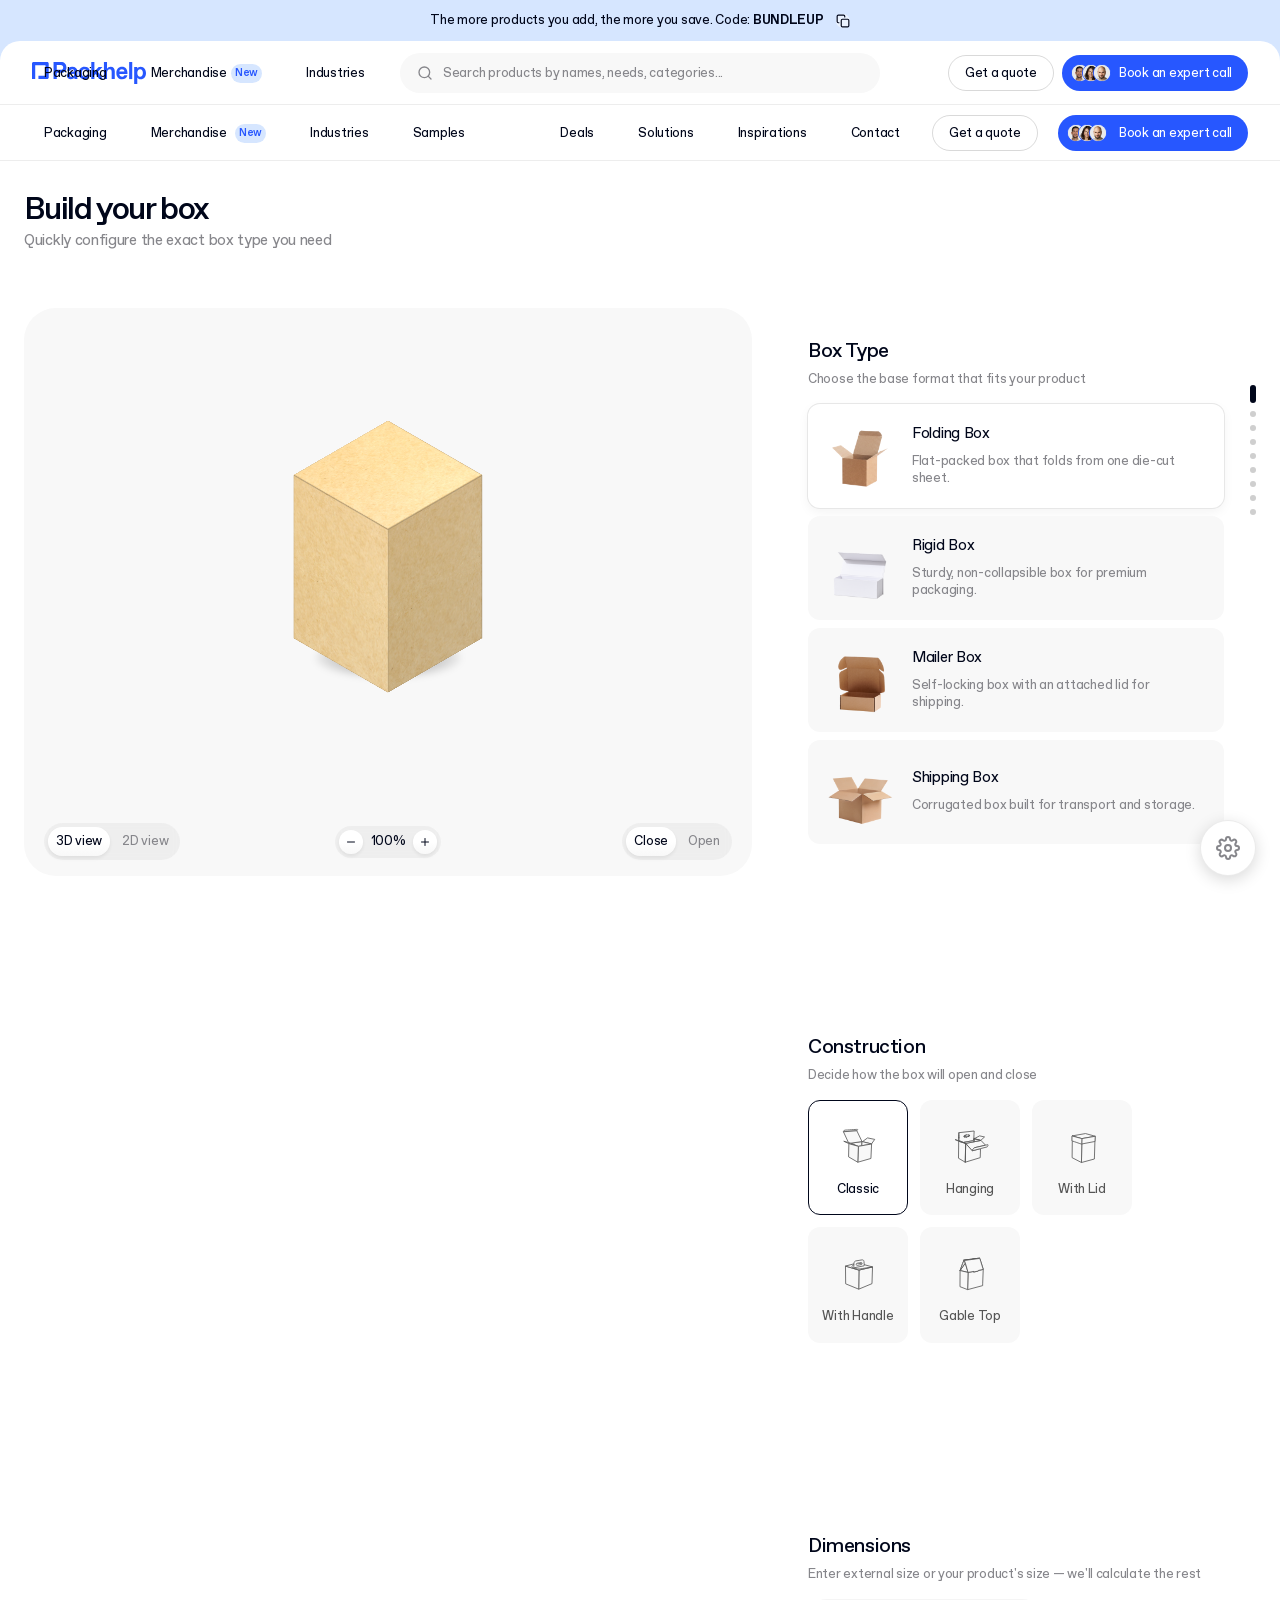
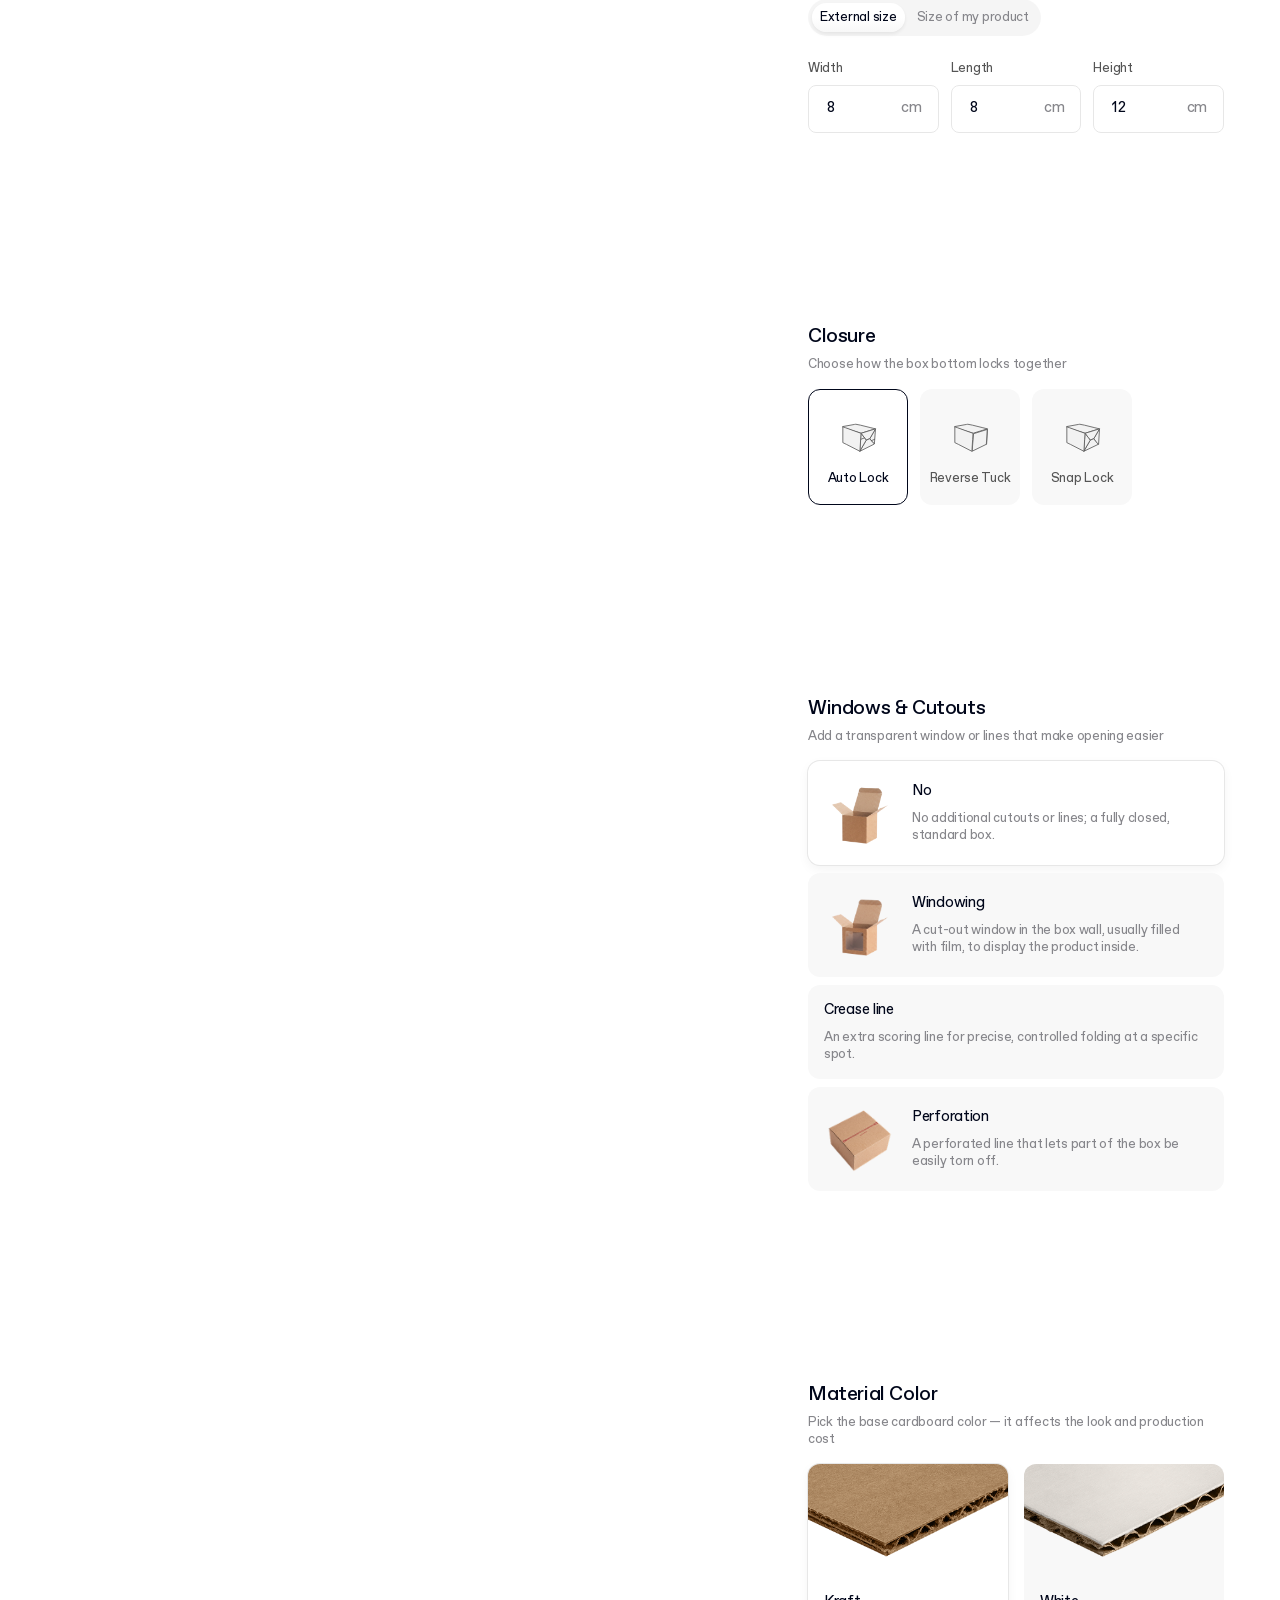
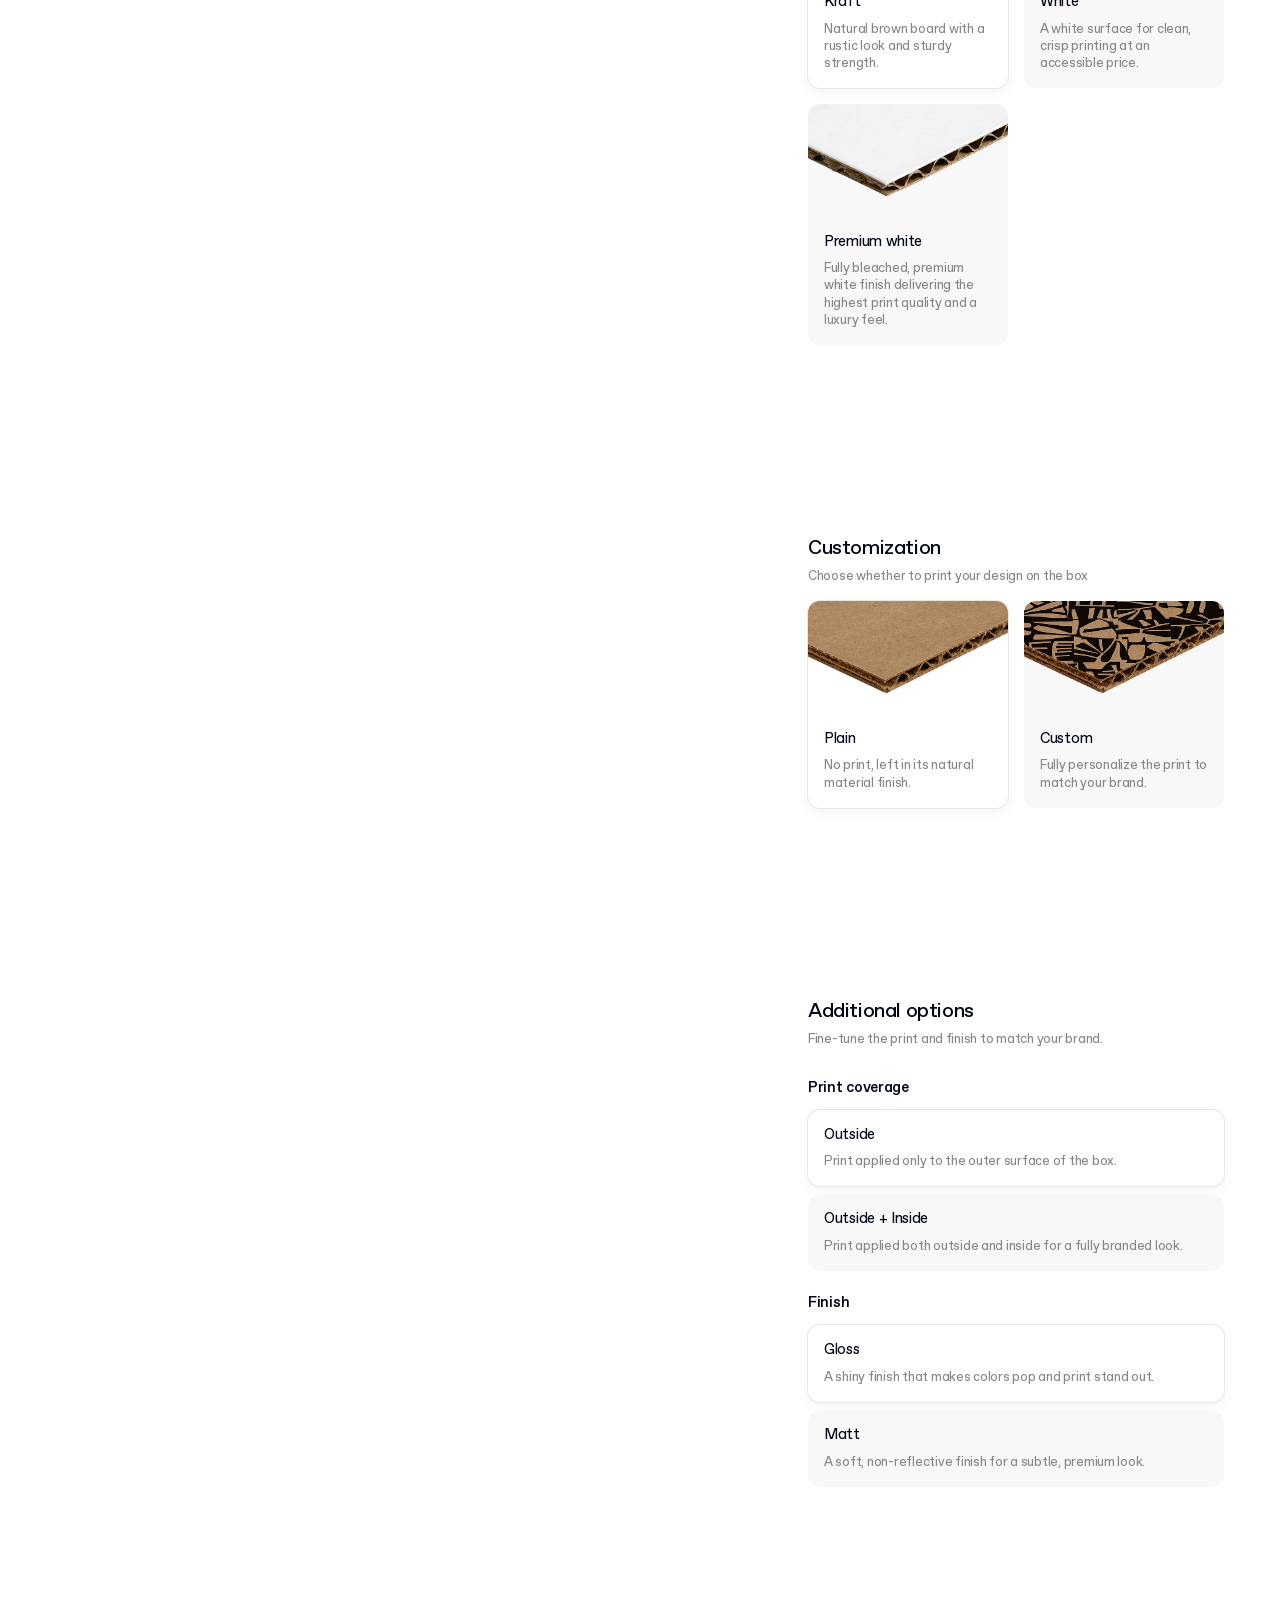
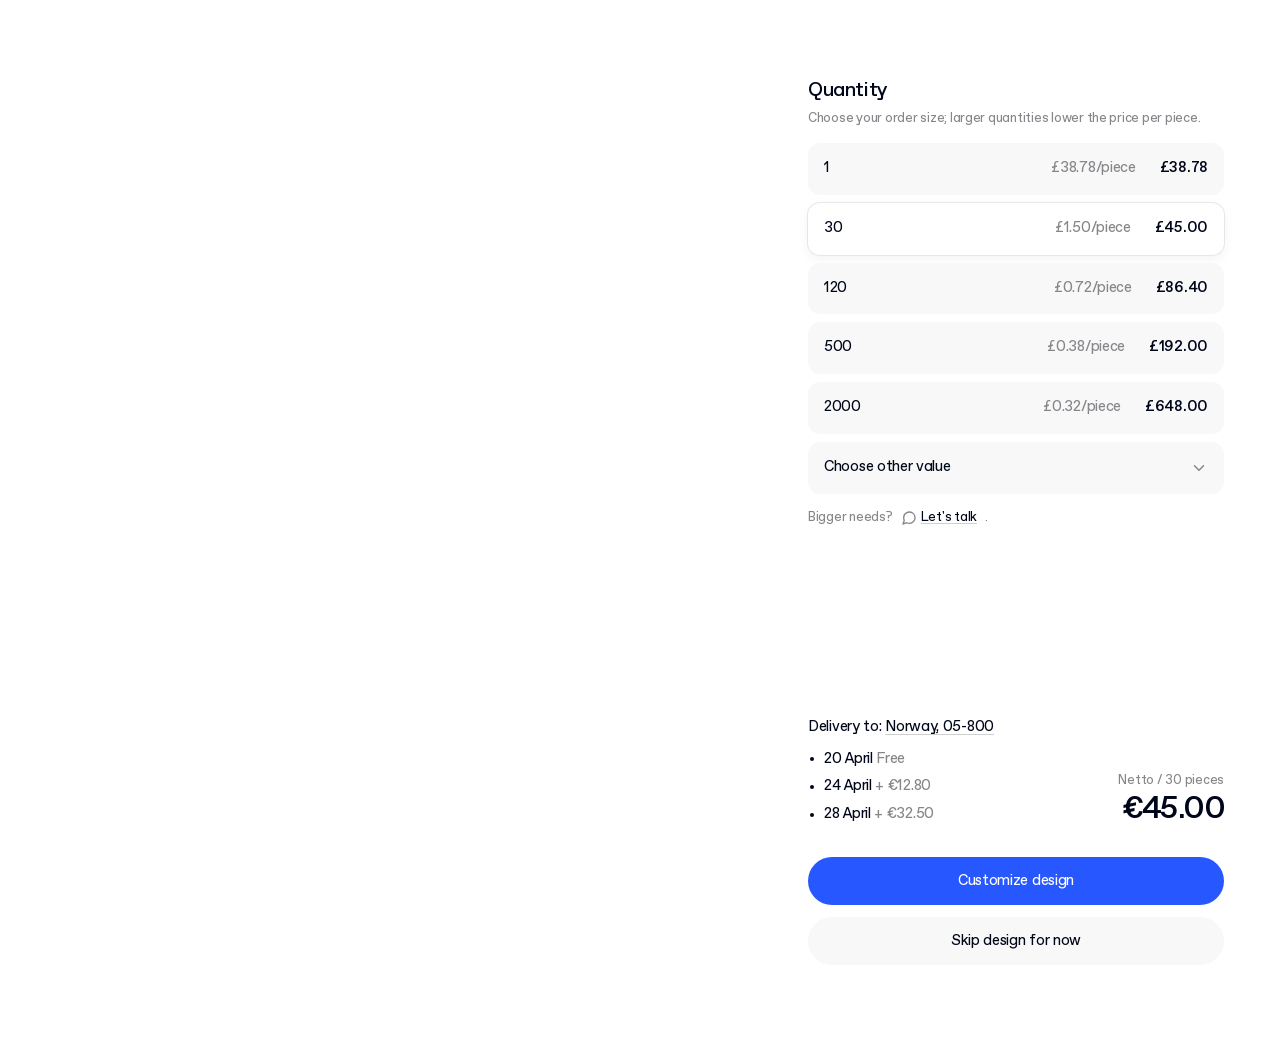
==== build-your-box.html @ 15091c76 "Replace native <select> with a custom "Choose other value" panel Matches the rest of the site's UI i" ====
<!doctype html>
<html lang="en">
<head>
<meta charset="utf-8">
<title>Build your box — Packhelp</title>
<meta name="viewport" content="width=device-width, initial-scale=1">
<link rel="stylesheet" href="tokens.css">
<link rel="stylesheet" href="base.css">
<link rel="stylesheet" href="components.css">
<style>
  /* ---------- ANNOUNCEMENT ---------- */
  .announcement-bar {
    display: flex;
    align-items: center;
    justify-content: center;
    gap: var(--space-3);
    padding: 0.75rem 2rem calc(0.75rem + 20px);
    background: var(--color-bg-accent-subtle);
    font-size: 0.8125rem;
    line-height: 1.32;
    letter-spacing: -0.02em;
    color: var(--color-text-primary);
  }

  .announcement-copy {
    display: inline-flex;
    align-items: center;
    justify-content: center;
    border: none;
    background: rgba(255,255,255,.5);
    color: var(--color-text-primary);
    padding: var(--space-1-5);
    border-radius: var(--radius-full);
    cursor: pointer;
    transition: background-color .15s ease;
  }

  .announcement-copy:hover {
    background: rgba(255,255,255,.8);
  }

  .announcement-copy svg {
    width: 14px;
    height: 14px;
  }

  .nav-wrapper {
    position: relative;
    z-index: 1;
    width: 100vw;
    left: 50%;
    transform: translateX(-50%);
    margin-top: -20px;
    background: var(--color-bg-page);
    border-radius: var(--radius-lg) var(--radius-lg) 0 0;
  }

  /* ---------- NAV ---------- */
  .nav-row1 {
    position: relative;
    display: flex;
    align-items: center;
    justify-content: space-between;
    gap: var(--space-8);
    height: 4rem;
    padding: 0 var(--space-8);
  }

  .sticky-bar {
    position: fixed;
    left: 50%;
    transform: translateX(-50%);
    z-index: 50;
    width: 100%;
    max-width: 1280px;
    display: grid;
    grid-template-columns: 1fr minmax(180px, 30rem) 1fr;
    align-items: center;
    gap: var(--space-4);
    padding: var(--space-2) var(--space-8);
    box-sizing: border-box;
    border-radius: var(--radius-full);
    background: transparent;
    box-shadow: none;
    transition: background 0.3s ease, box-shadow 0.3s ease;
    pointer-events: none;
  }

  .sticky-bar.is-pinned {
    background: rgba(255, 255, 255, 0.80);
    box-shadow: 0 1px 2px rgba(0,0,0,.08);
    backdrop-filter: blur(8px);
    -webkit-backdrop-filter: blur(8px);
  }

  .sticky-links {
    justify-self: start;
    display: flex;
    align-items: center;
    gap: var(--space-5);
    pointer-events: auto;
    opacity: 0;
    transform: translateY(-16px);
    transition: opacity 0.3s ease, transform 0.3s ease;
  }

  .sticky-links a {
    font-size: 0.8125rem;
    line-height: 1;
    letter-spacing: -0.02em;
    color: var(--color-text-primary);
    text-decoration: none;
    white-space: nowrap;
    padding: var(--space-2) var(--space-3);
    border-radius: var(--radius-full);
    transition: background-color .15s ease;
  }

  .sticky-links a:hover {
    background-color: rgba(0,0,0,.05);
  }

  .sticky-cta {
    justify-self: end;
    display: flex;
    align-items: center;
    gap: var(--space-2);
    pointer-events: auto;
    opacity: 0;
    transform: translateY(-16px);
    transition: opacity 0.3s ease, transform 0.3s ease;
  }

  .sticky-bar.is-pinned .sticky-links,
  .sticky-bar.is-pinned .sticky-cta {
    opacity: 1;
    transform: translateY(0);
  }

  .signin-link {
    font-size: 0.8125rem;
    line-height: 1;
    letter-spacing: -0.02em;
    color: var(--color-text-primary);
    text-decoration: none;
    white-space: nowrap;
  }

  .flag-badge {
    width: 24px;
    height: 24px;
    border-radius: 50%;
    overflow: hidden;
    flex: none;
    display: flex;
  }

  .flag-badge img {
    width: 100%;
    height: 100%;
    object-fit: cover;
  }

  .nav-row1::after {
    content: "";
    position: absolute;
    bottom: 0;
    left: 50%;
    width: 100vw;
    transform: translateX(-50%);
    border-bottom: 1px solid rgba(0,0,0,.07);
  }

  nav.topbar {
    position: relative;
    display: flex;
    align-items: center;
    justify-content: space-between;
    height: 3.5rem;
    padding: 0 var(--space-8);
  }

  nav.topbar::after {
    content: "";
    position: absolute;
    bottom: 0;
    left: 50%;
    width: 100vw;
    transform: translateX(-50%);
    border-bottom: 1px solid rgba(0,0,0,.07);
  }

  .nav-megamenu {
    position: absolute;
    z-index: 20;
    top: 100%;
    left: 50%;
    width: 100vw;
    box-sizing: border-box;
    background: var(--color-bg-surface);
    border-top: 1px solid rgba(0,0,0,.07);
    border-bottom: 1px solid rgba(0,0,0,.07);
    opacity: 0;
    visibility: hidden;
    transform: translateX(-50%) translateY(4px);
    transition: opacity 0.15s ease, transform 0.15s ease, visibility 0s linear 0.15s;
  }

  nav.topbar:has(.nav-item-packaging:hover) .nav-megamenu,
  .nav-megamenu:hover {
    opacity: 1;
    visibility: visible;
    transform: translateX(-50%) translateY(0);
    transition: opacity 0.15s ease, transform 0.15s ease;
  }

  .nav-megamenu-inner {
    display: flex;
    gap: var(--space-10);
    max-width: var(--max-w);
    margin: 0 auto;
    padding: var(--space-8);
    box-sizing: border-box;
  }

  .nav-megamenu-col {
    flex: 1 1 0;
    min-width: 0;
    display: flex;
    flex-direction: column;
    gap: var(--space-6);
  }

  .nav-megamenu-divider {
    flex: 0 0 auto;
    width: 1px;
    align-self: stretch;
    background: var(--gray-300);
  }

  .nav-megamenu-title {
    margin: 0 0 var(--space-3);
    font-size: 0.9375rem;
    line-height: 1.16;
    letter-spacing: -0.02em;
    font-weight: 500;
    color: var(--color-text-primary);
  }

  .nav-megamenu-group ul {
    list-style: none;
    margin: 0;
    padding: 0;
    display: flex;
    flex-direction: column;
    gap: var(--space-2-5);
  }

  .nav-megamenu-group a {
    font-size: 0.9375rem;
    line-height: 1.32;
    letter-spacing: -0.02em;
    color: var(--gray-700, var(--color-text-primary));
    text-decoration: none;
  }

  .nav-megamenu-group a:hover {
    text-decoration: underline;
  }

  .nav-megamenu-group ul.nav-megamenu-sublist {
    margin-top: var(--space-2-5);
    padding-left: var(--space-4);
  }

  .logo {
    height: 22px;
    width: auto;
    flex: none;
  }

  .nav-links {
    display: flex;
    align-items: center;
    gap: var(--space-5);
    list-style: none;
    margin: 0;
    padding: 0;
    font-size: 0.8125rem;
    line-height: 1;
    letter-spacing: -0.02em;
  }

  .nav-links a, .nav-links button {
    background: none;
    border: none;
    font: inherit;
    color: var(--color-text-primary);
    cursor: pointer;
    text-decoration: none;
    padding: var(--space-2) var(--space-3);
    border-radius: var(--radius-full);
    transition: background-color .15s ease;
    display: flex;
    align-items: center;
    gap: var(--space-1);
    white-space: nowrap;
  }

  .nav-links a:hover, .nav-links button:hover {
    background-color: rgba(0,0,0,.05);
  }

  .nav-links button.btn-pill {
    background: var(--color-accent);
    color: var(--color-text-on-accent);
    border: none;
  }

  .nav-links button.btn-pill:hover {
    background: var(--color-accent-hover);
  }

  .nav-links button.btn-pill.secondary {
    background: transparent;
    color: var(--color-text-primary);
    border: 1px solid rgba(0,0,0,.15);
  }

  .nav-links button.btn-pill.secondary:hover {
    background: rgba(0,0,0,.04);
  }

  .caret {
    width: 10px;
    height: 10px;
    opacity: .6;
  }

  @media (max-width: 900px) {
    .nav-links.desktop-only { display: none; }
    .nav-megamenu { display: none; }
    .sticky-bar { display: none; }
  }

  .cta-avatars {
    display: flex;
    margin-right: var(--space-2-5);
  }

  .cta-avatar {
    width: 24px;
    height: 24px;
    border-radius: 50%;
    background: var(--color-bg-muted);
    border: 2px solid var(--color-accent);
    margin-left: -10px;
  }

  .cta-avatar:first-child {
    margin-left: 0;
  }

  .cta-avatar img {
    display: block;
    width: 100%;
    height: 100%;
    border-radius: 50%;
    object-fit: cover;
  }

  .cta-avatars.sm {
    margin-right: var(--space-2);
  }

  .cta-avatars.sm .cta-avatar {
    width: 18px;
    height: 18px;
    border-width: 1.5px;
    margin-left: -7px;
  }

  html {
    scroll-behavior: smooth;
  }

  .build-box-header {
    max-width: calc(1400px + 480px + var(--space-6));
    margin: 0 auto;
    padding: var(--space-8) var(--space-6) 0;
    box-sizing: border-box;
  }

  .build-box-page {
    max-width: calc(1400px + 480px + var(--space-6));
    margin: 0 auto;
    display: grid;
    grid-template-columns: minmax(0, 1400px) 480px;
    align-items: start;
    gap: var(--space-6);
    padding: var(--space-6);
    box-sizing: border-box;
  }

  /* ---------- left: sticky visual tile ---------- */
  .build-box-visual {
    position: sticky;
    top: var(--space-6);
    height: calc(100vh - var(--space-6) * 2);
    min-height: 420px;
    display: flex;
    flex-direction: column;
    background: var(--color-bg-muted);
    border-radius: var(--radius-2xl);
    overflow: hidden;
  }

  .build-box-canvas {
    flex: 1;
    min-height: 0;
    display: flex;
    align-items: center;
    justify-content: center;
    color: var(--color-border-hover);
  }

  .build-box-canvas img {
    width: 80%;
    height: 80%;
    max-width: 640px;
    object-fit: contain;
    transition: opacity .2s ease;
  }

  /* ---------- 2D view: a live dieline (flat unfolded net), not a static photo ---------- */
  .build-box-dieline-stage {
    flex: 1 1 auto;
    align-self: stretch;
    width: 100%;
    height: 100%;
    display: flex;
    align-items: center;
    justify-content: center;
    box-sizing: border-box;
    padding: var(--space-6);
  }

  #dielineSvg {
    width: 100%;
    height: 100%;
    max-width: 560px;
    max-height: 560px;
  }

  /* ---------- Real 3D box preview (CSS 3D transforms, no external libs) ---------- */
  .build-box-3d-stage {
    position: relative;
    flex: 1 1 auto;
    align-self: stretch;
    width: 100%;
    height: 100%;
    display: flex;
    align-items: center;
    justify-content: center;
    /* no `perspective`: an isometric view is a parallel (orthographic) projection,
       which is also what makes the JS `project()` math below exact for any rotation/size. */
    touch-action: none;
  }

  .build-box-3d-shadow {
    position: absolute;
    top: 50%;
    left: 50%;
    width: calc((var(--w) + var(--d)) * .55);
    height: calc((var(--w) + var(--d)) * .16);
    margin-top: calc(var(--h) / 2 - (var(--w) + var(--d)) * .08);
    transform: translateX(-50%);
    border-radius: 50%;
    background: radial-gradient(ellipse, rgba(0,0,0,.42) 0%, rgba(0,0,0,.22) 45%, rgba(0,0,0,0) 75%);
    filter: blur(3px);
    pointer-events: none;
  }

  /* ---------- dimension callouts: only shown while the Dimensions step is in view ---------- */
  .build-box-dim-lines {
    position: absolute;
    inset: 0;
    z-index: 2;
    opacity: 0;
    pointer-events: none;
    transition: opacity .3s ease;
    transform: translateZ(0);
    -webkit-transform: translateZ(0);
  }

  .build-box-3d-stage.show-dims .build-box-dim-lines { opacity: 1; }

  .build-box-dim-line {
    position: absolute;
    top: 50%;
    left: 50%;
    height: 2px;
    transform-origin: 0% 50%;
    background: var(--dim-color, var(--color-border-hover));
  }

  /* whichever dimension input currently has focus gets the accent (blue) line + pill;
     the other two stay in the neutral/gray default. */
  .build-box-3d-stage[data-active-dim="width"] .build-box-dim-line.dim-width,
  .build-box-3d-stage[data-active-dim="length"] .build-box-dim-line.dim-length,
  .build-box-3d-stage[data-active-dim="height"] .build-box-dim-line.dim-height {
    --dim-color: var(--color-accent);
  }

  .build-box-dim-pill {
    position: absolute;
    top: 50%;
    left: 50%;
    display: inline-flex;
    align-items: center;
    white-space: nowrap;
    padding: var(--space-1) var(--space-3);
    border-radius: var(--radius-full);
    font-size: 0.6875rem;
    line-height: 1;
    letter-spacing: -0.02em;
    background: var(--color-bg-muted);
    color: var(--color-text-primary);
    box-shadow: 0 2px 6px 0 rgba(0,0,0,.08);
    transform: translate(-50%, -50%) rotate(var(--pill-angle, 0deg));
  }

  /* pills sit at the edge's midpoint, nudged outward (away from the box) for legibility */
  .dim-height .build-box-dim-pill  { transform: translate(calc(-50% + var(--space-3)), -50%) rotate(var(--pill-angle, 0deg)); }
  .dim-width .build-box-dim-pill   { transform: translate(-50%, calc(-50% + var(--space-3))) rotate(var(--pill-angle, 0deg)); }
  .dim-length .build-box-dim-pill  { transform: translate(-50%, calc(-50% + var(--space-3))) rotate(var(--pill-angle, 0deg)); }

  .build-box-3d-stage[data-active-dim="width"] .dim-width .build-box-dim-pill,
  .build-box-3d-stage[data-active-dim="length"] .dim-length .build-box-dim-pill,
  .build-box-3d-stage[data-active-dim="height"] .dim-height .build-box-dim-pill {
    background: var(--color-accent);
    color: var(--color-text-on-accent);
  }

  .build-box-3d {
    position: relative;
    width: 1px;
    height: 1px;
    transform-style: preserve-3d;
    cursor: grab;
    will-change: transform;
  }

  .build-box-3d.is-dragging { cursor: grabbing; }

  /* the static photo's job (2D view) is now done by the live dieline below */
  .build-box-canvas > img { display: none; }
  .build-box-visual.view-3d .build-box-dieline-stage { display: none; }
  .build-box-visual.view-2d .build-box-3d-stage { display: none; }

  .b3d-group {
    position: absolute;
    top: 0;
    left: 0;
    transform-style: preserve-3d;
  }

  .b3d-face,
  .b3d-lid-face,
  .b3d-roof-panel,
  .b3d-roof-end {
    position: absolute;
    box-sizing: border-box;
    border: 1px solid rgba(0,0,0,.10);
    background: var(--b3d-color, #C9A876);
  }

  #box3dModel[data-material="kraft"]         { --b3d-color: #C6A170; }
  #box3dModel[data-material="white"]         { --b3d-color: #F2F0E9; }
  #box3dModel[data-material="premium-white"] { --b3d-color: #FDFDFB; }

  /* kraft gets a real paper texture instead of a flat fill — each face still gets its own
     brightness filter for shading exactly as before, since filter:brightness() applies to
     whatever is rendered underneath (image or solid color) the same way. Sourced from
     brown-paper-texture-background.jpg, downsized 3000x3000->800x800 (7.7MB->~190KB) since
     every face renders at most a few hundred px on screen — same look, much lighter to load. */
  #box3dModel[data-material="kraft"] .b3d-face,
  #box3dModel[data-material="kraft"] .b3d-lid-face,
  #box3dModel[data-material="kraft"] .b3d-roof-panel,
  #box3dModel[data-material="kraft"] .b3d-roof-end,
  #box3dModel[data-material="kraft"] .b3d-flap,
  #box3dModel[data-material="kraft"] .b3d-hang-tab {
    background-image: url('build/kraft-texture.jpg');
    background-size: cover;
    background-position: center;
  }

  /* body (full-height cuboid, present for every construction) */
  .b3d-front  { top: 50%; left: 50%; width: var(--w); height: var(--h); margin: calc(var(--h) / -2) 0 0 calc(var(--w) / -2); transform: translateZ(calc(var(--d) / 2)); filter: brightness(1.06); }
  .b3d-back   { top: 50%; left: 50%; width: var(--w); height: var(--h); margin: calc(var(--h) / -2) 0 0 calc(var(--w) / -2); transform: rotateY(180deg) translateZ(calc(var(--d) / 2)); filter: brightness(.82); }
  .b3d-right  { top: 50%; left: 50%; width: var(--d); height: var(--h); margin: calc(var(--h) / -2) 0 0 calc(var(--d) / -2); transform: rotateY(90deg) translateZ(calc(var(--w) / 2)); filter: brightness(.92); }
  .b3d-left   { top: 50%; left: 50%; width: var(--d); height: var(--h); margin: calc(var(--h) / -2) 0 0 calc(var(--d) / -2); transform: rotateY(-90deg) translateZ(calc(var(--w) / 2)); filter: brightness(.76); }
  .b3d-top    { top: 50%; left: 50%; width: var(--w); height: var(--d); margin: calc(var(--d) / -2) 0 0 calc(var(--w) / -2); transform: rotateX(90deg) translateZ(calc(var(--h) / 2)); filter: brightness(1.18); transition: opacity .15s ease; }
  .b3d-bottom { top: 50%; left: 50%; width: var(--w); height: var(--d); margin: calc(var(--d) / -2) 0 0 calc(var(--w) / -2); transform: rotateX(-90deg) translateZ(calc(var(--h) / 2)); filter: brightness(.68); }

  /* "Size of my product" mode: the W/L/H inputs become the *product* (inner) box, and the outer
     (external) box auto-grows to product + a buffer added on every side. The inner box is a plain
     gray cuboid — same 6-face geometry as the outer body, just built from --iw/--ih/--id instead of
     --w/--h/--d, sharing the same center so it always sits correctly nested inside the outer box
     regardless of proportions. Both custom-prop sets are computed together in updateSize() (JS). */
  .b3d-inner-body { display: none; }
  #box3dModel.product-size-mode .b3d-inner-body { display: block; }

  .b3d-inner-face {
    position: absolute;
    box-sizing: border-box;
    border: 1px solid rgba(0,0,0,.15);
    background: #9A9A9A;
  }
  .b3d-inner-front  { top: 50%; left: 50%; width: var(--iw); height: var(--ih); margin: calc(var(--ih) / -2) 0 0 calc(var(--iw) / -2); transform: translateZ(calc(var(--id) / 2)); filter: brightness(1.12); }
  .b3d-inner-back   { top: 50%; left: 50%; width: var(--iw); height: var(--ih); margin: calc(var(--ih) / -2) 0 0 calc(var(--iw) / -2); transform: rotateY(180deg) translateZ(calc(var(--id) / 2)); filter: brightness(.82); }
  .b3d-inner-right  { top: 50%; left: 50%; width: var(--id); height: var(--ih); margin: calc(var(--ih) / -2) 0 0 calc(var(--id) / -2); transform: rotateY(90deg) translateZ(calc(var(--iw) / 2)); filter: brightness(.94); }
  .b3d-inner-left   { top: 50%; left: 50%; width: var(--id); height: var(--ih); margin: calc(var(--ih) / -2) 0 0 calc(var(--id) / -2); transform: rotateY(-90deg) translateZ(calc(var(--iw) / 2)); filter: brightness(.74); }
  .b3d-inner-top    { top: 50%; left: 50%; width: var(--iw); height: var(--id); margin: calc(var(--id) / -2) 0 0 calc(var(--iw) / -2); transform: rotateX(90deg) translateZ(calc(var(--ih) / 2)); filter: brightness(1.22); }
  .b3d-inner-bottom { top: 50%; left: 50%; width: var(--iw); height: var(--id); margin: calc(var(--id) / -2) 0 0 calc(var(--iw) / -2); transform: rotateX(-90deg) translateZ(calc(var(--ih) / 2)); filter: brightness(.68); }

  /* the outer (external) walls go translucent in this mode so the inner product box shows through */
  #box3dModel.product-size-mode .b3d-front,
  #box3dModel.product-size-mode .b3d-back,
  #box3dModel.product-size-mode .b3d-left,
  #box3dModel.product-size-mode .b3d-right,
  #box3dModel.product-size-mode .b3d-top,
  #box3dModel.product-size-mode .b3d-bottom {
    opacity: .32;
  }

  #box3dModel[data-construction="gable"] .b3d-top { display: none; }
  /* the 4 flaps below exist only to animate the open state; while closed, the flat .b3d-top above is
     what's actually shown (see the .b3d-flap-hinge opacity rule) */
  #box3dModel.box-open .b3d-top { opacity: 0; }

  /* Top open animation: 4 independently-hinged tuck flaps (front/back/left/right) that swing out from
     the box's real top edges when "Open" is toggled. They stay invisible (opacity:0) while closed and
     only fade in as they rotate open — closed, all four are exactly coplanar and their footprints
     overlap (front/back split the top by depth, left/right split it by width), which CSS's preserve-3d
     can't resolve correctly (no true per-pixel z-buffer, just a single depth value per element for
     paint order) and renders as a visibly broken/overlapping mess. Keeping `.b3d-top` as the one flat
     plane for the closed look, and only bringing the flaps in once they're actually rotating away from
     each other, sidesteps that limitation entirely.
     Each hinge wrapper is translated so its own local origin sits ON the physical hinge line (the real
     top edge of the corresponding wall), then rotates around that origin — front/back hinge lines run
     along the width axis (rotateX), left/right hinge lines run along the depth axis (rotateZ). The flap
     itself is positioned so its hinge-side edge is exactly at that wrapper origin (not centered), and its
     own rotateX(90deg) tips it from the default vertical (XY) div into the horizontal (XZ) plane. */
  .b3d-flap-hinge { position: absolute; top: 0; left: 0; transform-style: preserve-3d; opacity: 0; transition: transform .45s cubic-bezier(.4,0,.2,1), opacity .15s ease; }
  #box3dModel.box-open .b3d-flap-hinge { opacity: 1; }
  .b3d-flap { position: absolute; box-sizing: border-box; border: 1px solid rgba(0,0,0,.10); background: var(--b3d-color, #C9A876); }

  .b3d-flap-hinge-front {
    transform: translateY(calc(var(--h) / -2)) translateZ(calc(var(--d) / 2)) rotateX(var(--flap-open-front, 0deg));
  }
  .b3d-flap-front {
    top: 50%; left: 50%;
    width: var(--w); height: calc(var(--d) / 2);
    margin: calc(var(--d) / -2) 0 0 calc(var(--w) / -2);
    transform: rotateX(90deg);
    filter: brightness(1.18);
  }

  .b3d-flap-hinge-back {
    transform: translateY(calc(var(--h) / -2)) translateZ(calc(var(--d) / -2)) rotateX(var(--flap-open-back, 0deg));
  }
  .b3d-flap-back {
    top: 50%; left: 50%;
    width: var(--w); height: calc(var(--d) / 2);
    margin: 0 0 0 calc(var(--w) / -2);
    transform: rotateX(90deg);
    filter: brightness(1.1);
  }

  /* left/right sit 1px below the front/back plane: since both pairs cover the *entire* top footprint
     when closed (front/back split it by depth, left/right split it by width), they'd otherwise be
     exactly coplanar wherever they overlap and z-fight. This mirrors how a real box's minor flaps close
     first, underneath the major flaps — imperceptible once open, since 1px is negligible next to the
     box itself. */
  .b3d-flap-hinge-left {
    transform: translateX(calc(var(--w) / -2)) translateY(calc(var(--h) / -2 + 1px)) rotateZ(var(--flap-open-left, 0deg));
  }
  .b3d-flap-left {
    top: 50%; left: 50%;
    width: calc(var(--w) / 2); height: var(--d);
    margin: calc(var(--d) / -2) 0 0 0;
    transform: rotateX(90deg);
    filter: brightness(1.14);
  }

  .b3d-flap-hinge-right {
    transform: translateX(calc(var(--w) / 2)) translateY(calc(var(--h) / -2 + 1px)) rotateZ(var(--flap-open-right, 0deg));
  }
  .b3d-flap-right {
    top: 50%; left: 50%;
    width: calc(var(--w) / 2); height: var(--d);
    margin: calc(var(--d) / -2) 0 0 calc(var(--w) / -2);
    transform: rotateX(90deg);
    filter: brightness(1.14);
  }

  /* signs/angles verified visually against the reference photo: back tilts open-and-back, front folds
     down-and-forward, left/right splay outward to their sides */
  #box3dModel.box-open .b3d-flap-hinge-front { --flap-open-front: -110deg; }
  #box3dModel.box-open .b3d-flap-hinge-back  { --flap-open-back: 100deg; }
  #box3dModel.box-open .b3d-flap-hinge-left  { --flap-open-left: 100deg; }
  #box3dModel.box-open .b3d-flap-hinge-right { --flap-open-right: -100deg; }

  /* both open mechanisms are mutually exclusive per construction: gable's roof doesn't tuck-open at
     all, and with-lid opens by lifting the separate .b3d-lid piece — its body underneath shouldn't
     *also* show tuck flaps opening at the same time */
  #box3dModel[data-construction="gable"] .b3d-flap-hinge,
  #box3dModel[data-construction="with-lid"] .b3d-flap-hinge { display: none; }

  /* windowing: translucent film patch on the front face */
  .b3d-window {
    position: absolute;
    top: 50%; left: 50%;
    width: calc(var(--w) * .45);
    height: calc(var(--h) * .4);
    margin: calc(var(--h) * -.2) 0 0 calc(var(--w) * -.225);
    transform: translateZ(calc(var(--d) / 2 + .5px));
    background: rgba(255,255,255,.35);
    border: 1px solid rgba(255,255,255,.65);
    box-shadow: inset 0 0 12px rgba(255,255,255,.5);
    display: none;
  }
  #box3dModel[data-windows="windowing"] .b3d-window { display: block; }

  /* hanging: header tab (a full-width continuation of the back panel, opposite the Width wall, rising above
     the top edge) with a euro-slot genuinely cut through it (SVG luminance mask, see #hangSlotMask below) —
     not a dark sticker on top: the hole is real alpha transparency, so whatever's actually behind the tab in
     the 3D scene (here, just the empty stage) shows through it. */
  .b3d-hang-tab {
    position: absolute;
    top: 50%; left: 50%;
    width: var(--w);
    height: calc(var(--h) * .42);
    margin: calc(var(--h) * -.92) 0 0 calc(var(--w) * -.5);
    border-radius: 10px 10px 0 0;
    background: var(--b3d-color, #C9A876);
    transform: rotateY(180deg) translateZ(calc(var(--d) / 2));
    filter: brightness(.82);
    mask: url(#hangSlotMask);
    -webkit-mask: url(#hangSlotMask);
    display: none;
  }
  #box3dModel[data-construction="hanging"] .b3d-hang-tab { display: block; }

  /* with handle: die-cut slot on the top face */
  .b3d-handle-hole {
    position: absolute;
    top: 50%; left: 50%;
    width: calc(var(--w) * .34);
    height: calc(var(--d) * .16);
    margin-top: calc(var(--d) * -.08);
    margin-left: calc(var(--w) * -.17);
    border-radius: 999px;
    background: rgba(0,0,0,.35);
    transform: rotateX(90deg) translateZ(calc(var(--h) / 2 + .5px));
    display: none;
  }
  #box3dModel[data-construction="handle"] .b3d-handle-hole { display: block; }

  /* with lid: a shallower, slightly larger box sitting over the top of the body */
  .b3d-lid {
    display: none;
    --lw: calc(var(--w) + 12px);
    --ld: calc(var(--d) + 12px);
    --lh: calc(var(--h) * .4);
    transform: translateY(calc(-1 * var(--h) / 2 - var(--lh) * .15));
    transition: transform .35s cubic-bezier(.4,0,.2,1);
  }
  #box3dModel[data-construction="with-lid"] .b3d-lid { display: block; }
  /* Open lifts the separate lid piece further up and clear of the body, since it's a distinct part
     rather than hinged flaps like Classic/Hanging/Handle */
  #box3dModel.box-open[data-construction="with-lid"] .b3d-lid {
    transform: translateY(calc(-1 * var(--h) - var(--lh)));
  }

  .b3d-lid-front  { top: 50%; left: 50%; width: var(--lw); height: var(--lh); margin: calc(var(--lh) / -2) 0 0 calc(var(--lw) / -2); transform: translateZ(calc(var(--ld) / 2)); filter: brightness(1.1); }
  .b3d-lid-back   { top: 50%; left: 50%; width: var(--lw); height: var(--lh); margin: calc(var(--lh) / -2) 0 0 calc(var(--lw) / -2); transform: rotateY(180deg) translateZ(calc(var(--ld) / 2)); filter: brightness(.86); }
  .b3d-lid-right  { top: 50%; left: 50%; width: var(--ld); height: var(--lh); margin: calc(var(--lh) / -2) 0 0 calc(var(--ld) / -2); transform: rotateY(90deg) translateZ(calc(var(--lw) / 2)); filter: brightness(.96); }
  .b3d-lid-left   { top: 50%; left: 50%; width: var(--ld); height: var(--lh); margin: calc(var(--lh) / -2) 0 0 calc(var(--ld) / -2); transform: rotateY(-90deg) translateZ(calc(var(--lw) / 2)); filter: brightness(.8); }
  .b3d-lid-top    { top: 50%; left: 50%; width: var(--lw); height: var(--ld); margin: calc(var(--ld) / -2) 0 0 calc(var(--lw) / -2); transform: rotateX(90deg) translateZ(calc(var(--lh) / 2)); filter: brightness(1.22); }

  /* gable top: a peaked roof (ridge along the width axis) sitting on top of the body */
  .b3d-roof {
    display: none;
    transform: translateY(calc(-1 * var(--h) / 2 - var(--rise)));
  }
  #box3dModel[data-construction="gable"] .b3d-roof { display: block; }

  .b3d-roof-panel {
    top: 0; left: 50%;
    width: var(--w);
    height: var(--slant);
    margin-left: calc(var(--w) / -2);
    transform-origin: 50% 0%;
    filter: brightness(1.02);
  }
  .b3d-roof-front { transform: rotateX(var(--pitch-deg)); }
  .b3d-roof-back  { transform: rotateX(calc(var(--pitch-deg) * -1)); filter: brightness(.84); }

  .b3d-roof-end {
    top: 0; left: 50%;
    width: var(--d);
    height: var(--rise);
    margin-left: calc(var(--d) / -2);
    clip-path: polygon(50% 0%, 0% 100%, 100% 100%);
    filter: brightness(.9);
  }
  .b3d-roof-end-right { transform: rotateY(90deg) translateZ(calc(var(--w) / 2)); }
  .b3d-roof-end-left  { transform: rotateY(-90deg) translateZ(calc(var(--w) / 2)); filter: brightness(.74); }

  .build-box-visual-toolbar {
    display: flex;
    align-items: center;
    gap: var(--space-3);
    padding: var(--space-4) var(--space-5);
    flex-wrap: wrap;
  }

  /* three equal-width slots so the center control (zoom) is always truly centered regardless of
     how wide the left/right controls are, rather than relying on justify-content:space-between
     (which only centers the middle item when its neighbors happen to be the same width) */
  .build-box-toolbar-slot {
    flex: 1 1 0;
    min-width: 0;
    display: flex;
  }
  .build-box-toolbar-slot.start  { justify-content: flex-start; }
  .build-box-toolbar-slot.center { justify-content: center; }
  .build-box-toolbar-slot.end    { justify-content: flex-end; }

  /* the toolbar's toggle-switch sits inline in a horizontal row, not stacked above other step
     content like the base .toggle-switch usually is — so it alone opts out of the bottom margin.
     Everything else (the segment-tab background, indicator, text) now lives on the base classes
     directly, since it's shared by every toggle-switch/zoom control on the page, not just this one. */
  .build-box-visual-toolbar .toggle-switch {
    margin-bottom: 0;
  }

  .build-box-zoom {
    display: flex;
    align-items: center;
    font-size: 0.8125rem;
    line-height: 1;
    letter-spacing: -0.02em;
    color: var(--color-text-primary);
    background: rgba(0, 0, 0, .04);
    backdrop-filter: blur(5px);
    -webkit-backdrop-filter: blur(5px);
    border-radius: var(--radius-full);
  }

  .build-box-zoom span {
    padding: 0 8px;
  }

  .build-box-zoom .icon-btn {
    display: flex;
    width: 32px;
    height: 32px;
    padding: var(--space-2);
    flex-direction: column;
    justify-content: center;
    align-items: center;
    border: none;
    border-radius: var(--radius-full);
    background: linear-gradient(180deg, var(--color-bg-surface) 50%, var(--color-bg-muted) 100%);
    box-shadow: 0 2px 4px 0 rgba(0,0,0,.08);
  }

  .build-box-zoom .icon-btn:hover {
    filter: brightness(0.97);
  }

  .build-box-zoom .icon-btn svg { width: 16px; height: 16px; }

  /* ---------- right: one step at a time ---------- */
  .build-box-config-col {
    position: relative;
    display: flex;
    flex-direction: column;
    min-width: 0;
  }

  .build-box-step {
    display: flex;
    flex-direction: column;
    justify-content: center;
    padding: 96px var(--space-8);
  }

  .build-box-step:first-child {
    padding-top: var(--space-8);
  }

  .build-box-heading {
    margin: 0 0 var(--space-1);
    font-weight: 500;
    font-size: 2rem;
    line-height: 1.08;
    letter-spacing: -0.05em;
    color: var(--color-text-primary);
  }

  .build-box-subheading {
    margin: 0 0 var(--space-8);
    font-size: 0.9375rem;
    line-height: 1.32;
    letter-spacing: -0.02em;
    color: var(--color-text-muted);
  }

  .build-box-field-label {
    margin: 0 0 var(--space-2);
    font-size: 1.25rem;
    letter-spacing: -0.02em;
    line-height: 1.16;
    font-weight: 450;
    color: var(--color-text-primary);
  }

  .build-box-field-desc {
    margin: 0 0 var(--space-4);
    font-size: 0.8125rem;
    letter-spacing: -0.02em;
    line-height: 1.32;
    color: var(--color-text-muted);
  }

  .box-type-grid {
    display: flex;
    flex-direction: column;
    gap: var(--space-2);
  }

  .box-type-card {
    display: flex;
    align-items: center;
    gap: var(--space-2);
    width: 100%;
    box-sizing: border-box;
    padding: var(--space-2) var(--space-6) var(--space-2) var(--space-2);
    border: none;
    border-radius: 12px;
    background: var(--color-bg-muted);
    text-align: left;
    cursor: pointer;
    transition: background-color .15s ease, box-shadow .15s ease;
  }

  .box-type-card.no-thumb {
    padding: 16px;
  }

  .quantity-card {
    justify-content: space-between;
  }

  .quantity-card-qty {
    font-size: 0.9375rem;
    line-height: 1.32;
    letter-spacing: -0.02em;
    color: var(--color-text-primary);
  }

  .quantity-card-prices {
    display: flex;
    align-items: baseline;
    gap: var(--space-6);
  }

  .quantity-card-unit {
    font-size: 0.9375rem;
    line-height: 1.32;
    letter-spacing: -0.02em;
    color: var(--color-text-muted);
  }

  .quantity-card-total {
    font-size: 0.9375rem;
    line-height: 1;
    letter-spacing: -0.02em;
    font-weight: 500;
    color: var(--color-text-primary);
  }

  /* "Choose other value": one more row styled exactly like the quantity-card presets above it,
     ending in a chevron instead of a price. Clicking it reveals a custom panel (not a native
     <select>) built from the same components used elsewhere on the page: a dimension-input-style
     text field to type a custom quantity, and a list of quantity-card rows — some priced, some
     ending in a .btn-pill "Get a quote" badge instead, exactly like the main preset list above. */
  .quantity-card-other-wrap {
    display: flex;
    flex-direction: column;
  }

  .quantity-card-other-chevron {
    flex: none;
    width: 18px;
    height: 18px;
    color: var(--color-text-muted);
    transition: transform .2s ease;
  }

  .quantity-card-other-wrap.is-open .quantity-card-other-chevron {
    transform: rotate(180deg);
  }

  .quantity-other-panel {
    display: none;
    flex-direction: column;
    gap: var(--space-2);
    margin-top: var(--space-2);
    padding: var(--space-4);
    border-radius: 12px;
    background: var(--color-bg-muted);
  }

  .quantity-card-other-wrap.is-open .quantity-other-panel {
    display: flex;
  }

  .quantity-other-list {
    display: flex;
    flex-direction: column;
    gap: var(--space-2);
  }

  .quantity-other-option {
    background: var(--color-bg-surface);
  }

  .quantity-quote-badge {
    flex: none;
  }

  .build-box-bigger-needs {
    display: flex;
    align-items: center;
    gap: var(--space-2);
    margin: var(--space-4) 0 0;
    font-size: 0.8125rem;
    line-height: 1;
    letter-spacing: -0.02em;
    color: var(--color-text-muted);
  }

  .build-box-bigger-needs-link {
    display: inline-flex;
    align-items: center;
    gap: var(--space-1);
  }

  .build-box-bigger-needs svg {
    flex: none;
    width: 16px;
    height: 16px;
  }

  .build-box-bigger-needs a {
    color: var(--color-text-primary);
    text-decoration: underline;
    text-decoration-color: var(--color-border-hover);
    text-underline-offset: 2px;
  }

  .build-box-subfield {
    margin-top: var(--space-6);
  }

  .build-box-subfield:first-of-type {
    margin-top: var(--space-8);
  }

  .build-box-subfield-label {
    margin: 0 0 var(--space-3);
    font-size: 0.9375rem;
    line-height: 1.16;
    letter-spacing: -0.02em;
    font-weight: 500;
    color: var(--color-text-primary);
  }

  .box-type-card-thumb {
    display: flex;
    flex: none;
    align-items: center;
    justify-content: center;
    width: 88px;
    height: 88px;
  }

  .box-type-card-thumb img {
    display: block;
    width: 100%;
    height: 100%;
    object-fit: contain;
  }

  .box-type-card-text {
    display: flex;
    flex-direction: column;
    gap: var(--space-2);
    min-width: 0;
  }

  .box-type-card-label {
    color: var(--color-text-primary);
    font-feature-settings: 'liga' off, 'clig' off;
    font-family: "ABC Favorit", sans-serif;
    font-size: 15px;
    font-style: normal;
    line-height: 1.32;
    letter-spacing: -0.02em;
  }

  .box-type-card-desc {
    margin: 0;
    font-size: 13px;
    letter-spacing: -0.02em;
    line-height: 1.32;
    color: var(--color-text-muted);
  }

  .box-type-card.active {
    background: var(--color-bg-surface);
    box-shadow: 0 0 0 1px var(--color-border-default), 0 4px 12px rgba(0,0,0,.05);
  }

  .material-card-grid {
    display: grid;
    grid-template-columns: repeat(2, 1fr);
    gap: var(--space-4);
    max-width: 660px;
  }

  .material-card {
    display: flex;
    flex-direction: column;
    padding: 0;
    border: none;
    border-radius: 12px;
    background: var(--color-bg-muted);
    text-align: left;
    cursor: pointer;
    overflow: hidden;
    transition: background-color .15s ease, box-shadow .15s ease;
  }

  .material-card-image {
    display: block;
    width: 100%;
    aspect-ratio: 162 / 104;
  }

  .material-card-image img {
    display: block;
    width: 100%;
    height: 100%;
    object-fit: cover;
  }

  .material-card-text {
    padding: 0 16px 16px;
  }

  .material-card-label {
    display: block;
    color: var(--color-text-primary);
    font-feature-settings: 'liga' off, 'clig' off;
    font-family: "ABC Favorit", sans-serif;
    font-size: 15px;
    font-style: normal;
    line-height: 1.32;
    letter-spacing: -0.02em;
  }

  .material-card-desc {
    display: block;
    margin-top: var(--space-2);
    font-size: 13px;
    letter-spacing: -0.02em;
    line-height: 1.32;
    color: var(--color-text-muted);
  }

  .material-card.active {
    background: var(--color-bg-surface);
    box-shadow: 0 0 0 1px var(--color-border-default), 0 4px 12px rgba(0,0,0,.05);
  }

  .construction-grid {
    display: flex;
    flex-wrap: wrap;
    gap: var(--space-3);
  }

  .construction-card {
    position: relative;
    display: flex;
    flex-direction: column;
    align-items: center;
    justify-content: center;
    gap: var(--space-2);
    flex: 0 0 auto;
    width: 100px;
    padding: var(--space-4) var(--space-2);
    border-radius: 12px;
    background: var(--color-bg-muted);
    border: 1.5px solid transparent;
    color: var(--color-text-secondary);
    cursor: pointer;
    transition: background-color .15s ease, border-color .15s ease, color .15s ease;
  }

  .construction-card-preview {
    position: absolute;
    top: calc(100% + var(--space-2));
    left: 50%;
    transform: translateX(-50%);
    width: 280px;
    height: 160px;
    border-radius: 16px;
    border: 1px solid var(--color-border-default);
    box-shadow: 0 2px 4px 0 rgba(0,0,0,.08);
    overflow: hidden;
    background: var(--color-bg-muted);
    z-index: 1000;
    pointer-events: none;
    opacity: 0;
    visibility: hidden;
    transition: opacity .15s ease;
  }

  .construction-card:hover .construction-card-preview {
    opacity: 1;
    visibility: visible;
  }

  .construction-card-preview video {
    display: block;
    width: 100%;
    height: 100%;
    object-fit: cover;
  }

  .construction-card img { width: 56px; height: 56px; }

  .construction-card span {
    font-size: 0.8125rem;
    letter-spacing: -0.02em;
    text-align: center;
    line-height: 1.32;
  }

  .construction-card:hover { background: var(--color-bg-muted-hover); }

  .construction-card.active {
    background: var(--color-bg-surface);
    border-color: var(--color-text-primary);
    color: var(--color-text-primary);
  }

  .toggle-switch {
    position: relative;
    display: inline-flex;
    align-items: center;
    gap: var(--space-1);
    padding: var(--space-1);
    margin-bottom: var(--space-6);
    border-radius: var(--radius-full);
    background: rgba(0, 0, 0, .04);
    backdrop-filter: blur(5px);
    -webkit-backdrop-filter: blur(5px);
  }

  .toggle-indicator {
    position: absolute;
    top: 4px;
    bottom: 4px;
    left: 0;
    width: 0;
    border-radius: var(--radius-full);
    background: linear-gradient(180deg, var(--color-bg-surface) 50%, var(--color-bg-muted) 100%);
    box-shadow: 0 2px 4px 0 rgba(0,0,0,.08);
    transition: transform 0.3s ease, width 0.3s ease;
  }

  .toggle-option {
    /* "hug" width (a button with no explicit width already sizes to its content) with a tight
       8px padding, active and inactive alike — plus the Body/Body 13 text style */
    position: relative;
    z-index: 1;
    border: none;
    background: transparent;
    padding: 8px;
    border-radius: var(--radius-full);
    font-size: 13px;
    line-height: 1;
    letter-spacing: -0.02em;
    font-feature-settings: 'liga' off, 'clig' off;
    color: var(--color-text-muted);
    cursor: pointer;
    transition: color 0.15s ease;
  }

  .toggle-option.active {
    color: var(--color-text-primary);
  }

  .build-box-step .toggle-switch {
    align-self: flex-start;
  }

  .dimension-grid {
    display: grid;
    grid-template-columns: repeat(3, 1fr);
    gap: var(--space-3);
  }

  .dimension-field {
    display: block;
    min-width: 0;
    font-size: 0.8125rem;
    line-height: 1.32;
    letter-spacing: -0.02em;
    color: var(--color-text-secondary);
  }

  .dimension-field-label { display: block; margin-bottom: var(--space-2); }

  .dimension-input-wrap {
    display: flex;
    align-items: center;
    height: 48px;
    padding: 0 var(--space-4);
    border: 1px solid var(--color-border-default);
    border-radius: var(--radius-sm);
    box-sizing: border-box;
    transition: border-color .15s ease, box-shadow .15s ease;
  }

  .dimension-input-wrap:focus-within {
    border-color: var(--color-accent);
    box-shadow: 0 0 0 3px var(--color-focus-ring);
  }

  .dimension-input {
    flex: 1;
    min-width: 0;
    border: none;
    outline: none;
    background: none;
    font: inherit;
    font-size: 0.9375rem;
    line-height: 1.32;
    letter-spacing: -0.02em;
    color: var(--color-text-primary);
  }

  .dimension-unit { flex: none; color: var(--color-text-muted); font-size: 0.9375rem; line-height: 1.32; letter-spacing: -0.02em; }

  .dimension-buffer-note {
    max-height: 0;
    margin-top: 0;
    padding: 0 var(--space-4);
    border-radius: 12px;
    background: var(--color-bg-notice);
    opacity: 0;
    overflow: hidden;
    transition: max-height .4s cubic-bezier(.4,0,.2,1), opacity .3s ease, margin-top .4s cubic-bezier(.4,0,.2,1), padding-top .4s cubic-bezier(.4,0,.2,1), padding-bottom .4s cubic-bezier(.4,0,.2,1);
  }

  .dimension-buffer-note.visible {
    max-height: 220px;
    margin-top: var(--space-4);
    padding-top: var(--space-4);
    padding-bottom: var(--space-4);
    opacity: 1;
    transition: max-height .4s cubic-bezier(.4,0,.2,1), opacity .3s ease .1s, margin-top .4s cubic-bezier(.4,0,.2,1), padding-top .4s cubic-bezier(.4,0,.2,1), padding-bottom .4s cubic-bezier(.4,0,.2,1);
  }

  .dimension-buffer-text {
    margin: 0 0 var(--space-3);
    font-size: 13px;
    letter-spacing: -0.02em;
    line-height: 1.32;
    color: var(--color-text-primary);
  }

  .dimension-buffer-control {
    display: flex;
    align-items: center;
    gap: var(--space-2);
  }

  .dimension-buffer-label {
    font-size: 13px;
    line-height: 1.32;
    letter-spacing: -0.02em;
    color: var(--color-text-primary);
  }

  .build-box-zoom.sm {
    height: 32px;
    padding: var(--space-1);
    font-size: 13px;
    line-height: 1;
    letter-spacing: -0.02em;
  }

  .build-box-zoom.sm .icon-btn {
    width: 24px;
    height: 24px;
    padding: var(--space-1);
  }

  .build-box-zoom.sm .icon-btn svg {
    width: 12px;
    height: 12px;
  }

  /* ---------- step progress dots ---------- */
  .build-box-dots {
    position: fixed;
    top: 50%;
    right: var(--space-6);
    transform: translateY(-50%);
    z-index: 15;
    display: flex;
    flex-direction: column;
    align-items: center;
    gap: var(--space-2);
  }

  .build-box-dot {
    width: 6px;
    height: 6px;
    border-radius: var(--radius-full);
    background: var(--color-border-hover);
    border: none;
    padding: 0;
    cursor: pointer;
    transition: height 0.35s cubic-bezier(.4,0,.2,1), background-color 0.35s ease;
  }

  .build-box-dot.active {
    height: 18px;
    background: var(--color-text-primary);
  }

  /* ---------- SITE SETTINGS (gear) ---------- */
  .site-settings-btn {
    position: fixed;
    bottom: 24px;
    right: 24px;
    z-index: 1000;
    width: 56px;
    height: 56px;
    border-radius: 50%;
    background: var(--color-bg-surface);
    border: 1px solid rgba(0,0,0,.08);
    box-shadow: 0 4px 16px rgba(0,0,0,.15);
    display: flex;
    align-items: center;
    justify-content: center;
    cursor: pointer;
    color: var(--color-text-muted);
    transition: transform 0.15s ease, box-shadow 0.15s ease;
  }

  .site-settings-btn:hover {
    transform: translateY(-2px);
    box-shadow: 0 6px 20px rgba(0,0,0,.18);
  }

  .site-settings-btn svg {
    width: 24px;
    height: 24px;
  }

  .site-settings-panel {
    position: fixed;
    bottom: 92px;
    right: 24px;
    z-index: 1000;
    width: 280px;
    background: var(--color-bg-surface);
    border-radius: var(--radius-md);
    box-shadow: 0 8px 32px rgba(0,0,0,.18);
    padding: var(--space-5);
    box-sizing: border-box;
    opacity: 0;
    transform: translateY(12px);
    pointer-events: none;
    transition: opacity 0.2s ease, transform 0.2s ease;
  }

  .site-settings-panel.open {
    opacity: 1;
    transform: translateY(0);
    pointer-events: auto;
  }

  .site-settings-title {
    margin: 0 0 var(--space-4);
    font-size: 0.9375rem;
    line-height: 1.16;
    letter-spacing: -0.02em;
    font-weight: 500;
    color: var(--color-text-primary);
  }

  .site-settings-row {
    display: flex;
    align-items: center;
    justify-content: space-between;
    gap: var(--space-4);
  }

  .site-settings-label {
    margin: 0;
    font-size: 0.8125rem;
    line-height: 1;
    letter-spacing: -0.02em;
    color: var(--color-text-primary);
  }

  .site-settings-desc {
    margin: var(--space-0-5) 0 0;
    font-size: 0.6875rem;
    line-height: 1.32;
    letter-spacing: -0.02em;
    color: var(--color-text-muted);
  }

  /* ---------- Compact mode: accordion list ---------- */
  .build-box-accordion-header {
    display: none;
    width: 100%;
    align-items: center;
    gap: var(--space-3);
    padding: var(--space-4) 0;
    background: none;
    border: none;
    text-align: left;
    cursor: pointer;
  }

  .build-box-accordion-badge {
    flex: none;
    display: flex;
    align-items: center;
    justify-content: center;
    width: 32px;
    height: 32px;
    border-radius: 50%;
    background: var(--color-bg-muted);
    color: var(--color-text-primary);
    font-size: 0.8125rem;
    line-height: 1;
    letter-spacing: -0.02em;
  }

  .build-box-accordion-badge svg {
    width: 16px;
    height: 16px;
  }

  .build-box-accordion-badge.done {
    background: var(--color-bg-accent-subtle);
    color: var(--color-text-primary);
  }

  .build-box-accordion-title {
    flex: 1;
    font-size: 0.9375rem;
    line-height: 1;
    letter-spacing: -0.02em;
    font-weight: 500;
    color: var(--color-text-primary);
  }

  .build-box-accordion-value {
    font-weight: 400;
  }

  .build-box-accordion-chevron {
    flex: none;
    width: 18px;
    height: 18px;
    color: var(--color-text-primary);
    transition: transform .2s ease;
  }

  .build-box-step.expanded .build-box-accordion-chevron {
    transform: rotate(180deg);
  }

  body.compact-mode .build-box-step {
    padding: 0 var(--space-8);
  }

  /* a normal-flow block (not a border) so it's inset by the step's own padding — i.e. it
     starts exactly where the badge starts and ends exactly where the chevron ends, matching
     the accordion header's content width instead of bleeding to the section's full width */
  body.compact-mode .build-box-step::after {
    content: '';
    display: block;
    height: 1px;
    background: var(--color-border-default);
  }

  body.compact-mode .build-box-step:first-child {
    padding-top: 0;
  }

  body.compact-mode .build-box-accordion-header {
    display: flex;
  }

  /* the accordion header row already shows the step title, so the step's own header/subheader
     (shown at the top of every step's content in the normal, non-compact view) would be
     redundant once expanded in compact mode */
  body.compact-mode .build-box-step-content > .build-box-field-label,
  body.compact-mode .build-box-step-content > .build-box-field-desc {
    display: none;
  }

  body.compact-mode .build-box-step-content {
    max-height: 0;
    opacity: 0;
    overflow: hidden;
    transition: max-height .35s cubic-bezier(.4,0,.2,1), opacity .25s ease;
  }

  body.compact-mode .build-box-step.expanded .build-box-step-content {
    max-height: 3000px;
    opacity: 1;
    padding-bottom: var(--space-8);
  }

  body.compact-mode .build-box-subfield:first-of-type {
    margin-top: 0;
  }

  /* ---------- mini sticky price summary, pinned like the homepage sticky nav ---------- */
  .build-box-sticky-summary {
    position: fixed;
    bottom: 0;
    z-index: 60;
    box-sizing: border-box;
    display: flex;
    align-items: center;
    justify-content: space-between;
    gap: var(--space-4);
    padding: var(--space-4) var(--space-6);
    background: rgba(255, 255, 255, 0.80);
    border-radius: 12px 12px 0 0;
    box-shadow: 0 1px 2px rgba(0,0,0,.08);
    backdrop-filter: blur(8px);
    -webkit-backdrop-filter: blur(8px);
    opacity: 0;
    transform: translateY(100%);
    pointer-events: none;
    transition: opacity .3s ease, transform .3s ease;
  }

  .build-box-sticky-summary.visible {
    opacity: 1;
    transform: translateY(0);
    pointer-events: auto;
  }

  .build-box-sticky-summary-group {
    display: flex;
    flex-direction: column;
    gap: var(--space-1);
  }

  .build-box-sticky-summary-label {
    font-size: 0.6875rem;
    line-height: 1.32;
    letter-spacing: -0.02em;
    color: var(--color-text-muted);
  }

  .build-box-sticky-summary-value {
    font-size: 0.9375rem;
    line-height: 1;
    letter-spacing: -0.02em;
    font-weight: 500;
    color: var(--color-text-primary);
  }

  .build-box-sticky-summary-value.underline {
    text-decoration: underline;
    text-decoration-color: var(--color-border-hover);
    text-underline-offset: 3px;
  }

  .build-box-sticky-summary-price {
    font-size: 1.0625rem;
    line-height: 1;
    letter-spacing: -0.02em;
    font-weight: 500;
    color: var(--color-text-primary);
  }

  .build-box-sticky-summary-right {
    display: flex;
    align-items: center;
    gap: var(--space-6);
  }

  .build-box-sticky-summary-price-group {
    text-align: right;
  }

  @media (max-width: 900px) {
    .build-box-sticky-summary { display: none; }
  }

  /* ---------- final checkout card ---------- */
  .build-box-checkout {
    padding: 96px var(--space-8) var(--space-16);
  }

  .build-box-checkout-card {
    width: 100%;
  }

  .build-box-checkout-top {
    display: flex;
    align-items: stretch;
    justify-content: space-between;
    gap: var(--space-4);
    margin-bottom: var(--space-8);
  }

  .build-box-checkout-delivery-label {
    margin: 0 0 var(--space-3);
    font-size: 0.9375rem;
    line-height: 1.32;
    letter-spacing: -0.02em;
    color: var(--color-text-primary);
  }

  .build-box-checkout-location {
    text-decoration: underline;
    text-decoration-color: var(--color-border-hover);
    text-underline-offset: 3px;
  }

  .build-box-checkout-dates {
    list-style: none;
    margin: 0;
    padding: 0;
    display: flex;
    flex-direction: column;
    gap: var(--space-2);
    font-size: 0.9375rem;
    line-height: 1.32;
    letter-spacing: -0.02em;
  }

  .build-box-checkout-dates li {
    position: relative;
    padding-left: var(--space-4);
    color: var(--color-text-primary);
  }

  .build-box-checkout-dates li::before {
    content: "";
    position: absolute;
    left: 2px;
    top: 0.5em;
    width: 4px;
    height: 4px;
    border-radius: var(--radius-full);
    background: var(--color-text-primary);
  }

  .build-box-checkout-date-price {
    color: var(--color-text-muted);
  }

  .build-box-checkout-price {
    flex: none;
    display: flex;
    flex-direction: column;
    justify-content: flex-end;
    text-align: right;
  }

  .build-box-checkout-price-label {
    margin: 0 0 var(--space-1);
    font-size: 0.8125rem;
    line-height: 1.32;
    letter-spacing: -0.02em;
    color: var(--color-text-muted);
  }

  .build-box-checkout-price-value {
    margin: 0;
    font-size: 2rem;
    line-height: 1;
    font-weight: 500;
    letter-spacing: -0.05em;
    color: var(--color-text-primary);
  }

  .build-box-checkout-card .btn-pill {
    width: 100%;
    margin-bottom: var(--space-3);
  }

  .build-box-checkout-card .btn-pill:last-child {
    margin-bottom: 0;
  }

  .build-box-checkout-card .btn-pill.muted {
    background: var(--color-bg-muted);
    color: var(--color-text-primary);
    border: none;
  }

  .build-box-checkout-card .btn-pill.muted:hover {
    background: var(--color-bg-muted-hover);
  }

  /* ---------- tablet: margins shrink before the full stack breakpoint; the 1400px/480px column sizing already flexes down gracefully ---------- */
  @media (max-width: 1200px) {
    .build-box-page { gap: var(--space-4); padding: var(--space-4); }
    .build-box-header { padding: var(--space-6) var(--space-4) 0; }
    .build-box-step { padding-left: var(--space-6); padding-right: var(--space-6); }
    .construction-card { width: 84px; }
  }

  @media (max-width: 900px) {
    .build-box-header { padding: var(--space-6) var(--space-4) 0; }
    .build-box-page { grid-template-columns: 1fr; padding: var(--space-4); gap: var(--space-4); }
    .build-box-visual { position: static; height: 60vh; min-height: 360px; top: 0; }
    .build-box-step { min-height: 0; padding: var(--space-8) var(--space-2); }
    .build-box-config-col { gap: var(--space-8); }
    .build-box-dots { display: none; }
  }
</style>
</head>
<body>

<div class="announcement-bar">
  <span>The more products you add, the more you save. Code: <strong>BUNDLEUP</strong></span>
  <button class="announcement-copy" aria-label="Copy code">
    <svg viewBox="0 0 24 24" fill="none" stroke="currentColor" stroke-width="2" stroke-linecap="round" stroke-linejoin="round"><rect x="9" y="9" width="13" height="13" rx="2"/><path d="M5 15H4a2 2 0 0 1-2-2V4a2 2 0 0 1 2-2h9a2 2 0 0 1 2 2v1"/></svg>
  </button>
</div>

<div class="sticky-bar" id="stickyBar">
  <nav class="sticky-links" id="stickyLinks">
    <a href="index.html">Packaging</a>
    <a href="index.html">Merchandise<span class="nav-badge-new">New</span></a>
    <a href="index.html">Industries</a>
  </nav>

  <div class="search-wrap" id="searchWrap">
    <svg class="search-icon" viewBox="0 0 24 24" fill="none" stroke="currentColor" stroke-width="2" stroke-linecap="round" stroke-linejoin="round"><circle cx="11" cy="11" r="8"/><path d="m21 21-4.3-4.3"/></svg>
    <input type="text" placeholder="Search products by names, needs, categories...">
  </div>

  <div class="sticky-cta" id="stickyCta">
    <button class="btn-pill sm secondary">Get a quote</button>
    <button class="btn-pill sm">
      <span class="cta-avatars sm">
        <span class="cta-avatar"><img src="expert-01.png" alt=""></span>
        <span class="cta-avatar"><img src="expert-02.png" alt=""></span>
        <span class="cta-avatar"><img src="expert-03.png" alt=""></span>
      </span>
      Book an expert call
    </button>
  </div>
</div>

<div class="container">
  <div class="nav-wrapper">
    <div class="nav-row1">
      <a href="index.html" aria-label="Packhelp" style="display:flex;">
        <img class="logo" src="logo-packhelp.1iheyVke.svg" alt="Packhelp">
      </a>

      <div style="display:flex; align-items:center; gap:1rem;">
        <a href="index.html" class="signin-link">Sign In</a>
        <span class="flag-badge"><img src="gb.svg" alt="GB"></span>
        <button class="icon-btn" aria-label="Cart">
          <svg viewBox="0 0 24 24" fill="none" stroke="currentColor" stroke-width="1.5" stroke-linecap="round" stroke-linejoin="round"><path d="M6 6h15l-1.5 9h-12z"/><path d="M6 6 5 3H2"/><circle cx="9" cy="20" r="1"/><circle cx="17" cy="20" r="1"/></svg>
        </button>
      </div>
    </div>

    <nav class="topbar">
    <ul class="nav-links desktop-only">
      <li class="nav-item-packaging"><a href="index.html">Packaging</a></li>
      <li><a href="index.html">Merchandise<span class="nav-badge-new">New</span></a></li>
      <li><a href="index.html">Industries</a></li>
      <li><a href="index.html">Samples</a></li>
    </ul>

    <div class="nav-megamenu">
      <div class="nav-megamenu-inner">
        <div class="nav-megamenu-col">
          <div class="nav-megamenu-group">
            <p class="nav-megamenu-title">Boxes</p>
            <ul>
              <li><a href="index.html">Mailer Boxes</a></li>
              <li><a href="index.html">Shipping Boxes</a></li>
              <li>
                <a href="index.html">Product Boxes</a>
                <ul class="nav-megamenu-sublist">
                  <li><a href="index.html">Folding Cartons</a></li>
                  <li><a href="index.html">Rigid Boxes</a></li>
                </ul>
              </li>
            </ul>
          </div>
          <div class="nav-megamenu-group">
            <p class="nav-megamenu-title">Packaging Tubes</p>
            <ul>
              <li><a href="index.html">Tube Boxes</a></li>
              <li><a href="index.html">Mailing Tubes</a></li>
            </ul>
          </div>
          <div class="nav-megamenu-group">
            <p class="nav-megamenu-title">Mailing Bags</p>
            <ul>
              <li><a href="index.html">Poly Mailers</a></li>
              <li><a href="index.html">Paper Mailing Bags</a></li>
            </ul>
          </div>
        </div>

        <div class="nav-megamenu-col">
          <div class="nav-megamenu-group">
            <p class="nav-megamenu-title">Product Bags</p>
            <ul>
              <li><a href="index.html">Drawstring Bags</a></li>
              <li><a href="index.html">Zip Lock Bags</a></li>
            </ul>
          </div>
          <div class="nav-megamenu-group">
            <p class="nav-megamenu-title">Carrier Bags</p>
            <ul>
              <li><a href="index.html">Paper Carrier Bags</a></li>
              <li><a href="index.html">Cotton Carrier Bags</a></li>
            </ul>
          </div>
          <div class="nav-megamenu-group">
            <p class="nav-megamenu-title">Accessories</p>
            <ul>
              <li><a href="index.html">Tissue &amp; wrapping paper</a></li>
              <li><a href="index.html">Fillers</a></li>
              <li><a href="index.html">Tapes</a></li>
              <li><a href="index.html">Labels</a></li>
              <li><a href="index.html">Stickers</a></li>
              <li><a href="index.html">Other</a></li>
            </ul>
          </div>
        </div>

        <div class="nav-megamenu-col">
          <div class="nav-megamenu-group">
            <p class="nav-megamenu-title">Pouches</p>
          </div>
          <div class="nav-megamenu-group">
            <p class="nav-megamenu-title">Envelopes</p>
            <ul>
              <li><a href="index.html">Cardboard</a></li>
              <li><a href="index.html">Padded</a></li>
            </ul>
          </div>
          <div class="nav-megamenu-group">
            <p class="nav-megamenu-title">Food Packaging</p>
            <ul>
              <li><a href="index.html">Pizza Boxes</a></li>
              <li><a href="index.html">Cups and Cup Accessories</a></li>
            </ul>
          </div>
          <div class="nav-megamenu-group">
            <p class="nav-megamenu-title">Containers</p>
            <ul>
              <li><a href="index.html">Bottles</a></li>
              <li><a href="index.html">Jars</a></li>
            </ul>
          </div>
          <div class="nav-megamenu-group">
            <p class="nav-megamenu-title">Samples</p>
          </div>
          <div class="nav-megamenu-group">
            <p class="nav-megamenu-title">Bundles</p>
          </div>
        </div>

        <div class="nav-megamenu-divider"></div>

        <div class="nav-megamenu-col">
          <div class="nav-megamenu-group">
            <p class="nav-megamenu-title">Custom packaging</p>
            <ul>
              <li><a href="index.html">Custom Boxes</a></li>
              <li><a href="index.html">Custom Tubes</a></li>
              <li><a href="index.html">Custom Mailing Bags</a></li>
              <li><a href="index.html">Custom Accessories</a></li>
              <li><a href="index.html">Custom Pouches</a></li>
              <li><a href="index.html">Custom Packaging Bags</a></li>
              <li><a href="index.html">Custom Envelopes</a></li>
            </ul>
          </div>
        </div>
      </div>
    </div>
    <ul class="nav-links desktop-only">
      <li><a href="index.html">Deals</a></li>
      <li><a href="index.html">Solutions</a></li>
      <li><a href="index.html">Inspirations</a></li>
      <li><a href="index.html">Contact</a></li>
      <li><button class="btn-pill sm secondary">Get a quote</button></li>
      <li><button class="btn-pill sm">
        <span class="cta-avatars sm">
          <span class="cta-avatar"><img src="expert-01.png" alt=""></span>
          <span class="cta-avatar"><img src="expert-02.png" alt=""></span>
          <span class="cta-avatar"><img src="expert-03.png" alt=""></span>
        </span>
        Book an expert call
      </button></li>
    </ul>
  </nav>
  </div>
</div>

  <nav class="build-box-dots" id="stepDots" aria-label="Configuration steps">
    <button class="build-box-dot active" data-target="stepBoxType" aria-label="Box type"></button>
    <button class="build-box-dot" data-target="stepConstruction" aria-label="Construction"></button>
    <button class="build-box-dot" data-target="stepSize" aria-label="Size"></button>
    <button class="build-box-dot" data-target="stepClosure" aria-label="Closure"></button>
    <button class="build-box-dot" data-target="stepWindows" aria-label="Windows and cutouts"></button>
    <button class="build-box-dot" data-target="stepMaterial" aria-label="Material color"></button>
    <button class="build-box-dot" data-target="stepCustomization" aria-label="Customization"></button>
    <button class="build-box-dot" data-target="stepAdditional" aria-label="Additional options"></button>
    <button class="build-box-dot" data-target="stepQuantity" aria-label="Quantity"></button>
  </nav>

  <div class="build-box-header">
    <h2 class="build-box-heading">Build your box</h2>
    <p class="build-box-subheading">Quickly configure the exact box type you need</p>
  </div>

  <div class="build-box-sticky-summary" id="stickySummaryBar">
    <div class="build-box-sticky-summary-group">
      <span class="build-box-sticky-summary-label">Delivery</span>
      <span class="build-box-sticky-summary-value underline">20-28 April</span>
    </div>
    <div class="build-box-sticky-summary-right">
      <div class="build-box-sticky-summary-group build-box-sticky-summary-price-group">
        <span class="build-box-sticky-summary-label">Netto / 30 pieces</span>
        <span class="build-box-sticky-summary-price">€45.00</span>
      </div>
      <a href="#" class="btn-pill lg">Add to cart</a>
    </div>
  </div>

  <svg width="0" height="0" style="position:absolute" aria-hidden="true" focusable="false">
    <defs>
      <!-- Real cut-out for the hanging tab's euro-slot: white = visible tab material, black = punched
           through (fully transparent). The base rect uses objectBoundingBox fractions (0/0/1/1 always
           covers the whole tab, whatever its size). The bar/thumb shapes' x/y/width/height/rx/ry/d are
           instead recomputed in JS every time the box's size changes (see updateHangSlotMask() in the
           box3d script) as fixedPx / currentTabPx — this keeps their *rendered* pixel size constant
           regardless of box dimensions, rather than the fractions scaling with the tab like the base
           rect does. -->
      <mask id="hangSlotMask" maskContentUnits="objectBoundingBox">
        <rect x="0" y="0" width="1" height="1" fill="#fff"/>
        <rect id="hangSlotBar" fill="#000"/>
        <path id="hangSlotThumb" fill="#000"/>
      </mask>
    </defs>
  </svg>

  <div class="build-box-page">
    <div class="build-box-visual">
      <div class="build-box-canvas">
        <img id="canvasImage" src="build/folding-box.png" alt="">
        <div class="build-box-dieline-stage" id="dielineStage">
          <svg id="dielineSvg" viewBox="0 0 100 100" preserveAspectRatio="xMidYMid meet"></svg>
        </div>
        <div class="build-box-3d-stage" id="box3dStage">
          <div class="build-box-3d-shadow"></div>
          <div class="build-box-dim-lines">
            <div class="build-box-dim-line dim-height"><span class="build-box-dim-pill" id="dimPillHeight">Height: 12 cm</span></div>
            <div class="build-box-dim-line dim-width"><span class="build-box-dim-pill" id="dimPillWidth">Width: 8 cm</span></div>
            <div class="build-box-dim-line dim-length"><span class="build-box-dim-pill" id="dimPillLength">Length: 8 cm</span></div>
          </div>
          <div class="build-box-3d" id="box3dModel" data-construction="classic" data-material="kraft" data-windows="no">
            <div class="b3d-group b3d-body">
              <div class="b3d-face b3d-front"></div>
              <div class="b3d-face b3d-back"></div>
              <div class="b3d-face b3d-left"></div>
              <div class="b3d-face b3d-right"></div>
              <div class="b3d-face b3d-top"></div>
              <div class="b3d-flap-hinge b3d-flap-hinge-front"><div class="b3d-flap b3d-flap-front"></div></div>
              <div class="b3d-flap-hinge b3d-flap-hinge-back"><div class="b3d-flap b3d-flap-back"></div></div>
              <div class="b3d-flap-hinge b3d-flap-hinge-left"><div class="b3d-flap b3d-flap-left"></div></div>
              <div class="b3d-flap-hinge b3d-flap-hinge-right"><div class="b3d-flap b3d-flap-right"></div></div>
              <div class="b3d-face b3d-bottom"></div>
              <div class="b3d-window"></div>
              <div class="b3d-hang-tab"></div>
              <div class="b3d-handle-hole"></div>
            </div>
            <div class="b3d-group b3d-lid">
              <div class="b3d-lid-face b3d-lid-front"></div>
              <div class="b3d-lid-face b3d-lid-back"></div>
              <div class="b3d-lid-face b3d-lid-left"></div>
              <div class="b3d-lid-face b3d-lid-right"></div>
              <div class="b3d-lid-face b3d-lid-top"></div>
            </div>
            <div class="b3d-group b3d-roof">
              <div class="b3d-roof-panel b3d-roof-front"></div>
              <div class="b3d-roof-panel b3d-roof-back"></div>
              <div class="b3d-roof-end b3d-roof-end-left"></div>
              <div class="b3d-roof-end b3d-roof-end-right"></div>
            </div>
            <div class="b3d-group b3d-inner-body">
              <div class="b3d-inner-face b3d-inner-front"></div>
              <div class="b3d-inner-face b3d-inner-back"></div>
              <div class="b3d-inner-face b3d-inner-left"></div>
              <div class="b3d-inner-face b3d-inner-right"></div>
              <div class="b3d-inner-face b3d-inner-top"></div>
              <div class="b3d-inner-face b3d-inner-bottom"></div>
            </div>
          </div>
        </div>
      </div>
      <div class="build-box-visual-toolbar">
        <div class="build-box-toolbar-slot start">
          <div class="toggle-switch" id="viewToggleSwitch">
            <div class="toggle-indicator" id="viewToggleIndicator"></div>
            <button class="toggle-option active">3D view</button>
            <button class="toggle-option">2D view</button>
          </div>
        </div>
        <div class="build-box-toolbar-slot center">
          <div class="build-box-zoom sm" id="previewZoom">
            <button class="icon-btn" id="zoomOutBtn" aria-label="Zoom out"><svg viewBox="0 0 24 24" fill="none" stroke="currentColor" stroke-width="2" stroke-linecap="round"><path d="M5 12h14"/></svg></button>
            <span id="zoomValue">100%</span>
            <button class="icon-btn" id="zoomInBtn" aria-label="Zoom in"><svg viewBox="0 0 24 24" fill="none" stroke="currentColor" stroke-width="2" stroke-linecap="round"><path d="M12 5v14M5 12h14"/></svg></button>
          </div>
        </div>
        <div class="build-box-toolbar-slot end">
          <div class="toggle-switch" id="openToggleSwitch">
            <div class="toggle-indicator" id="openToggleIndicator"></div>
            <button class="toggle-option active">Close</button>
            <button class="toggle-option">Open</button>
          </div>
        </div>
      </div>
    </div>

    <div class="build-box-config-col">

      <section class="build-box-step" id="stepBoxType">
        <button class="build-box-accordion-header" type="button">
          <span class="build-box-accordion-badge">1</span>
          <span class="build-box-accordion-title">Box Type<span class="build-box-accordion-value"></span></span>
          <svg class="build-box-accordion-chevron" viewBox="0 0 24 24" fill="none" stroke="currentColor" stroke-width="2" stroke-linecap="round" stroke-linejoin="round"><path d="m6 9 6 6 6-6"/></svg>
        </button>
        <div class="build-box-step-content">
        <h3 class="build-box-field-label">Box Type</h3>
        <p class="build-box-field-desc">Choose the base format that fits your product</p>
        <div class="box-type-grid">
          <button class="box-type-card active" data-box-type="folding">
            <span class="box-type-card-thumb"><img src="build/folding-box.png" alt=""></span>
            <span class="box-type-card-text">
              <span class="box-type-card-label">Folding Box</span>
              <span class="box-type-card-desc">Flat-packed box that folds from one die-cut sheet.</span>
            </span>
          </button>
          <button class="box-type-card">
            <span class="box-type-card-thumb"><img src="build/rigid-box.png" alt=""></span>
            <span class="box-type-card-text">
              <span class="box-type-card-label">Rigid Box</span>
              <span class="box-type-card-desc">Sturdy, non-collapsible box for premium packaging.</span>
            </span>
          </button>
          <button class="box-type-card">
            <span class="box-type-card-thumb"><img src="build/mialer-box.png" alt=""></span>
            <span class="box-type-card-text">
              <span class="box-type-card-label">Mailer Box</span>
              <span class="box-type-card-desc">Self-locking box with an attached lid for shipping.</span>
            </span>
          </button>
          <button class="box-type-card">
            <span class="box-type-card-thumb"><img src="build/shipping-box.png" alt=""></span>
            <span class="box-type-card-text">
              <span class="box-type-card-label">Shipping Box</span>
              <span class="box-type-card-desc">Corrugated box built for transport and storage.</span>
            </span>
          </button>
        </div>
        </div>
      </section>

      <section class="build-box-step" id="stepConstruction">
        <button class="build-box-accordion-header" type="button">
          <span class="build-box-accordion-badge">2</span>
          <span class="build-box-accordion-title">Construction<span class="build-box-accordion-value"></span></span>
          <svg class="build-box-accordion-chevron" viewBox="0 0 24 24" fill="none" stroke="currentColor" stroke-width="2" stroke-linecap="round" stroke-linejoin="round"><path d="m6 9 6 6 6-6"/></svg>
        </button>
        <div class="build-box-step-content">
        <h3 class="build-box-field-label">Construction</h3>
        <p class="build-box-field-desc">Decide how the box will open and close</p>
        <div class="construction-grid">
          <button class="construction-card active" data-construction="classic">
            <img src="build/classic.svg" alt="">
            <span>Classic</span>
          </button>
          <button class="construction-card" data-construction="hanging">
            <img src="build/hanging.svg" alt="">
            <span>Hanging</span>
          </button>
          <button class="construction-card" data-construction="with-lid">
            <img src="build/with-lid.svg" alt="">
            <span>With Lid</span>
          </button>
          <button class="construction-card" data-construction="handle">
            <img src="build/handle.svg" alt="">
            <span>With Handle</span>
          </button>
          <button class="construction-card" data-construction="gable">
            <img src="build/gable.svg" alt="">
            <span>Gable Top</span>
          </button>
        </div>
        </div>
      </section>

      <section class="build-box-step" id="stepSize">
        <button class="build-box-accordion-header" type="button">
          <span class="build-box-accordion-badge">3</span>
          <span class="build-box-accordion-title">Dimensions<span class="build-box-accordion-value"></span></span>
          <svg class="build-box-accordion-chevron" viewBox="0 0 24 24" fill="none" stroke="currentColor" stroke-width="2" stroke-linecap="round" stroke-linejoin="round"><path d="m6 9 6 6 6-6"/></svg>
        </button>
        <div class="build-box-step-content">
        <h3 class="build-box-field-label">Dimensions</h3>
        <p class="build-box-field-desc">Enter external size or your product's size — we'll calculate the rest</p>
        <div class="toggle-switch" id="sizeToggleSwitch">
          <div class="toggle-indicator" id="sizeToggleIndicator"></div>
          <button class="toggle-option active">External size</button>
          <button class="toggle-option">Size of my product</button>
        </div>
        <div class="dimension-grid">
          <label class="dimension-field">
            <span class="dimension-field-label">Width</span>
            <span class="dimension-input-wrap"><input type="number" class="dimension-input" id="dimWidth" value="8"><span class="dimension-unit">cm</span></span>
          </label>
          <label class="dimension-field">
            <span class="dimension-field-label">Length</span>
            <span class="dimension-input-wrap"><input type="number" class="dimension-input" id="dimLength" value="8"><span class="dimension-unit">cm</span></span>
          </label>
          <label class="dimension-field">
            <span class="dimension-field-label">Height</span>
            <span class="dimension-input-wrap"><input type="number" class="dimension-input" id="dimHeight" value="12"><span class="dimension-unit">cm</span></span>
          </label>
        </div>

        <div class="dimension-buffer-note" id="dimensionBufferNote">
          <p class="dimension-buffer-text">We automatically add a <span id="bufferMmText">5</span> mm buffer on all sides to ensure your product fits. External size of the box: W <span id="extW">8.5</span> cm x L <span id="extL">8.5</span> cm x h <span id="extH">12.5</span> cm</p>
          <div class="dimension-buffer-control">
            <span class="dimension-buffer-label">Buffer size:</span>
            <div class="build-box-zoom sm" id="bufferStepper">
              <button class="icon-btn" id="bufferMinus" aria-label="Decrease buffer"><svg viewBox="0 0 24 24" fill="none" stroke="currentColor" stroke-width="2" stroke-linecap="round"><path d="M5 12h14"/></svg></button>
              <span id="bufferValue">5 mm</span>
              <button class="icon-btn" id="bufferPlus" aria-label="Increase buffer"><svg viewBox="0 0 24 24" fill="none" stroke="currentColor" stroke-width="2" stroke-linecap="round"><path d="M12 5v14M5 12h14"/></svg></button>
            </div>
          </div>
        </div>
        </div>
      </section>

      <section class="build-box-step" id="stepClosure">
        <button class="build-box-accordion-header" type="button">
          <span class="build-box-accordion-badge">4</span>
          <span class="build-box-accordion-title">Closure<span class="build-box-accordion-value"></span></span>
          <svg class="build-box-accordion-chevron" viewBox="0 0 24 24" fill="none" stroke="currentColor" stroke-width="2" stroke-linecap="round" stroke-linejoin="round"><path d="m6 9 6 6 6-6"/></svg>
        </button>
        <div class="build-box-step-content">
        <h3 class="build-box-field-label">Closure</h3>
        <p class="build-box-field-desc">Choose how the box bottom locks together</p>
        <div class="construction-grid">
          <button class="construction-card active">
            <img src="build/auto-lock.svg" alt="">
            <span>Auto Lock</span>
          </button>
          <button class="construction-card">
            <img src="build/reverse-tuck.svg" alt="">
            <span>Reverse Tuck</span>
          </button>
          <button class="construction-card">
            <img src="build/snap-lock.svg" alt="">
            <span>Snap Lock</span>
            <span class="construction-card-preview">
              <video src="build/snaplock.mp4" autoplay muted loop playsinline></video>
            </span>
          </button>
        </div>
        </div>
      </section>

      <section class="build-box-step" id="stepWindows">
        <button class="build-box-accordion-header" type="button">
          <span class="build-box-accordion-badge">5</span>
          <span class="build-box-accordion-title">Windows &amp; Cutouts<span class="build-box-accordion-value"></span></span>
          <svg class="build-box-accordion-chevron" viewBox="0 0 24 24" fill="none" stroke="currentColor" stroke-width="2" stroke-linecap="round" stroke-linejoin="round"><path d="m6 9 6 6 6-6"/></svg>
        </button>
        <div class="build-box-step-content">
        <h3 class="build-box-field-label">Windows &amp; Cutouts</h3>
        <p class="build-box-field-desc">Add a transparent window or lines that make opening easier</p>
        <div class="box-type-grid">
          <button class="box-type-card active" data-windows="no">
            <span class="box-type-card-thumb"><img src="build/folding-box.png" alt=""></span>
            <span class="box-type-card-text">
              <span class="box-type-card-label">No</span>
              <span class="box-type-card-desc">No additional cutouts or lines; a fully closed, standard box.</span>
            </span>
          </button>
          <button class="box-type-card" data-windows="windowing">
            <span class="box-type-card-thumb"><img src="build/windowing.png" alt=""></span>
            <span class="box-type-card-text">
              <span class="box-type-card-label">Windowing</span>
              <span class="box-type-card-desc">A cut-out window in the box wall, usually filled with film, to display the product inside.</span>
            </span>
          </button>
          <button class="box-type-card no-thumb" data-windows="crease">
            <span class="box-type-card-text">
              <span class="box-type-card-label">Crease line</span>
              <span class="box-type-card-desc">An extra scoring line for precise, controlled folding at a specific spot.</span>
            </span>
          </button>
          <button class="box-type-card" data-windows="perforation">
            <span class="box-type-card-thumb"><img src="build/perforation.png" alt=""></span>
            <span class="box-type-card-text">
              <span class="box-type-card-label">Perforation</span>
              <span class="box-type-card-desc">A perforated line that lets part of the box be easily torn off.</span>
            </span>
          </button>
        </div>
        </div>
      </section>

      <section class="build-box-step" id="stepMaterial">
        <button class="build-box-accordion-header" type="button">
          <span class="build-box-accordion-badge">6</span>
          <span class="build-box-accordion-title">Material Color<span class="build-box-accordion-value"></span></span>
          <svg class="build-box-accordion-chevron" viewBox="0 0 24 24" fill="none" stroke="currentColor" stroke-width="2" stroke-linecap="round" stroke-linejoin="round"><path d="m6 9 6 6 6-6"/></svg>
        </button>
        <div class="build-box-step-content">
        <h3 class="build-box-field-label">Material Color</h3>
        <p class="build-box-field-desc">Pick the base cardboard color — it affects the look and production cost</p>
        <div class="material-card-grid">
          <button class="material-card active" data-material="kraft">
            <span class="material-card-image"><img src="build/material-kraft.png" alt=""></span>
            <span class="material-card-text">
              <span class="material-card-label">Kraft</span>
              <span class="material-card-desc">Natural brown board with a rustic look and sturdy strength.</span>
            </span>
          </button>
          <button class="material-card" data-material="white">
            <span class="material-card-image"><img src="build/material-white.png" alt=""></span>
            <span class="material-card-text">
              <span class="material-card-label">White</span>
              <span class="material-card-desc">A white surface for clean, crisp printing at an accessible price.</span>
            </span>
          </button>
          <button class="material-card" data-material="premium-white">
            <span class="material-card-image"><img src="build/material-white-premium.png" alt=""></span>
            <span class="material-card-text">
              <span class="material-card-label">Premium white</span>
              <span class="material-card-desc">Fully bleached, premium white finish delivering the highest print quality and a luxury feel.</span>
            </span>
          </button>
        </div>
        </div>
      </section>

      <section class="build-box-step" id="stepCustomization">
        <button class="build-box-accordion-header" type="button">
          <span class="build-box-accordion-badge">7</span>
          <span class="build-box-accordion-title">Customization<span class="build-box-accordion-value"></span></span>
          <svg class="build-box-accordion-chevron" viewBox="0 0 24 24" fill="none" stroke="currentColor" stroke-width="2" stroke-linecap="round" stroke-linejoin="round"><path d="m6 9 6 6 6-6"/></svg>
        </button>
        <div class="build-box-step-content">
        <h3 class="build-box-field-label">Customization</h3>
        <p class="build-box-field-desc">Choose whether to print your design on the box</p>
        <div class="material-card-grid">
          <button class="material-card active" data-customization="plain">
            <span class="material-card-image"><img id="plainCardImage" src="build/material-kraft.png" alt=""></span>
            <span class="material-card-text">
              <span class="material-card-label">Plain</span>
              <span class="material-card-desc">No print, left in its natural material finish.</span>
            </span>
          </button>
          <button class="material-card" data-customization="custom">
            <span class="material-card-image"><img id="customCardImage" src="build/custom-kraft.png" alt=""></span>
            <span class="material-card-text">
              <span class="material-card-label">Custom</span>
              <span class="material-card-desc">Fully personalize the print to match your brand.</span>
            </span>
          </button>
        </div>
        </div>
      </section>

      <section class="build-box-step" id="stepAdditional">
        <button class="build-box-accordion-header" type="button">
          <span class="build-box-accordion-badge">8</span>
          <span class="build-box-accordion-title">Additional options<span class="build-box-accordion-value"></span></span>
          <svg class="build-box-accordion-chevron" viewBox="0 0 24 24" fill="none" stroke="currentColor" stroke-width="2" stroke-linecap="round" stroke-linejoin="round"><path d="m6 9 6 6 6-6"/></svg>
        </button>
        <div class="build-box-step-content">
        <h3 class="build-box-field-label">Additional options</h3>
        <p class="build-box-field-desc">Fine-tune the print and finish to match your brand.</p>

        <div class="build-box-subfield">
          <h4 class="build-box-subfield-label">Print coverage</h4>
          <div class="box-type-grid">
            <button class="box-type-card no-thumb active" data-print="outside">
              <span class="box-type-card-text">
                <span class="box-type-card-label">Outside</span>
                <span class="box-type-card-desc">Print applied only to the outer surface of the box.</span>
              </span>
            </button>
            <button class="box-type-card no-thumb" data-print="outside-inside">
              <span class="box-type-card-text">
                <span class="box-type-card-label">Outside + Inside</span>
                <span class="box-type-card-desc">Print applied both outside and inside for a fully branded look.</span>
              </span>
            </button>
          </div>
        </div>

        <div class="build-box-subfield">
          <h4 class="build-box-subfield-label">Finish</h4>
          <div class="box-type-grid">
            <button class="box-type-card no-thumb active" data-finish="gloss">
              <span class="box-type-card-text">
                <span class="box-type-card-label">Gloss</span>
                <span class="box-type-card-desc">A shiny finish that makes colors pop and print stand out.</span>
              </span>
            </button>
            <button class="box-type-card no-thumb" data-finish="matt">
              <span class="box-type-card-text">
                <span class="box-type-card-label">Matt</span>
                <span class="box-type-card-desc">A soft, non-reflective finish for a subtle, premium look.</span>
              </span>
            </button>
          </div>
        </div>
        </div>
      </section>

      <section class="build-box-step" id="stepQuantity">
        <button class="build-box-accordion-header" type="button">
          <span class="build-box-accordion-badge">9</span>
          <span class="build-box-accordion-title">Quantity<span class="build-box-accordion-value"></span></span>
          <svg class="build-box-accordion-chevron" viewBox="0 0 24 24" fill="none" stroke="currentColor" stroke-width="2" stroke-linecap="round" stroke-linejoin="round"><path d="m6 9 6 6 6-6"/></svg>
        </button>
        <div class="build-box-step-content">
        <h3 class="build-box-field-label">Quantity</h3>
        <p class="build-box-field-desc">Choose your order size; larger quantities lower the price per piece.</p>
        <div class="box-type-grid">
          <button class="box-type-card no-thumb quantity-card">
            <span class="quantity-card-qty">1</span>
            <span class="quantity-card-prices">
              <span class="quantity-card-unit">£38.78/piece</span>
              <span class="quantity-card-total">£38.78</span>
            </span>
          </button>
          <button class="box-type-card no-thumb quantity-card active">
            <span class="quantity-card-qty">30</span>
            <span class="quantity-card-prices">
              <span class="quantity-card-unit">£1.50/piece</span>
              <span class="quantity-card-total">£45.00</span>
            </span>
          </button>
          <button class="box-type-card no-thumb quantity-card">
            <span class="quantity-card-qty">120</span>
            <span class="quantity-card-prices">
              <span class="quantity-card-unit">£0.72/piece</span>
              <span class="quantity-card-total">£86.40</span>
            </span>
          </button>
          <button class="box-type-card no-thumb quantity-card">
            <span class="quantity-card-qty">500</span>
            <span class="quantity-card-prices">
              <span class="quantity-card-unit">£0.38/piece</span>
              <span class="quantity-card-total">£192.00</span>
            </span>
          </button>
          <button class="box-type-card no-thumb quantity-card">
            <span class="quantity-card-qty">2000</span>
            <span class="quantity-card-prices">
              <span class="quantity-card-unit">£0.32/piece</span>
              <span class="quantity-card-total">£648.00</span>
            </span>
          </button>
          <div class="quantity-card-other-wrap" id="quantityOtherWrap">
            <button type="button" class="box-type-card no-thumb quantity-card quantity-card-other" id="quantityOtherToggle" aria-expanded="false" aria-controls="quantityOtherPanel">
              <span class="quantity-card-qty" id="quantityOtherLabel">Choose other value</span>
              <svg class="quantity-card-other-chevron" viewBox="0 0 24 24" fill="none" stroke="currentColor" stroke-width="2" stroke-linecap="round" stroke-linejoin="round"><path d="m6 9 6 6 6-6"/></svg>
            </button>
            <div class="quantity-other-panel" id="quantityOtherPanel">
              <div class="dimension-input-wrap">
                <input type="number" min="1" class="dimension-input" id="quantityOtherInput" placeholder="Type in your quantity">
              </div>
              <div class="quantity-other-list">
                <button type="button" class="box-type-card no-thumb quantity-card quantity-other-option" data-qty="10">
                  <span class="quantity-card-qty">10</span>
                  <span class="quantity-card-prices">
                    <span class="quantity-card-unit">£4.20/piece</span>
                    <span class="quantity-card-total">£42.00</span>
                  </span>
                </button>
                <button type="button" class="box-type-card no-thumb quantity-card quantity-other-option" data-qty="50">
                  <span class="quantity-card-qty">50</span>
                  <span class="quantity-card-prices">
                    <span class="quantity-card-unit">£1.05/piece</span>
                    <span class="quantity-card-total">£52.50</span>
                  </span>
                </button>
                <button type="button" class="box-type-card no-thumb quantity-card quantity-other-option" data-qty="75">
                  <span class="quantity-card-qty">75</span>
                  <span class="quantity-card-prices">
                    <span class="quantity-card-unit">£0.85/piece</span>
                    <span class="quantity-card-total">£63.75</span>
                  </span>
                </button>
                <button type="button" class="box-type-card no-thumb quantity-card quantity-other-option" data-qty="250">
                  <span class="quantity-card-qty">250</span>
                  <span class="quantity-card-prices">
                    <span class="quantity-card-unit">£0.45/piece</span>
                    <span class="quantity-card-total">£112.50</span>
                  </span>
                </button>
                <button type="button" class="box-type-card no-thumb quantity-card quantity-other-option" data-qty="1000">
                  <span class="quantity-card-qty">1000</span>
                  <span class="quantity-card-prices">
                    <span class="quantity-card-unit">£0.34/piece</span>
                    <span class="quantity-card-total">£340.00</span>
                  </span>
                </button>
                <button type="button" class="box-type-card no-thumb quantity-card quantity-other-option" data-qty="3000">
                  <span class="quantity-card-qty">3000</span>
                  <span class="btn-pill sm secondary quantity-quote-badge">Get a quote</span>
                </button>
                <button type="button" class="box-type-card no-thumb quantity-card quantity-other-option" data-qty="5000">
                  <span class="quantity-card-qty">5000</span>
                  <span class="btn-pill sm secondary quantity-quote-badge">Get a quote</span>
                </button>
                <button type="button" class="box-type-card no-thumb quantity-card quantity-other-option" data-qty="7500">
                  <span class="quantity-card-qty">7500</span>
                  <span class="btn-pill sm secondary quantity-quote-badge">Get a quote</span>
                </button>
                <button type="button" class="box-type-card no-thumb quantity-card quantity-other-option" data-qty="10000">
                  <span class="quantity-card-qty">10000</span>
                  <span class="btn-pill sm secondary quantity-quote-badge">Get a quote</span>
                </button>
              </div>
            </div>
          </div>
        </div>
        <p class="build-box-bigger-needs">
          Bigger needs?
          <span class="build-box-bigger-needs-link">
            <svg viewBox="0 0 24 24" fill="none" stroke="currentColor" stroke-width="2" stroke-linecap="round" stroke-linejoin="round"><path d="M21 11.5a8.38 8.38 0 0 1-.9 3.8 8.5 8.5 0 0 1-7.6 4.7 8.38 8.38 0 0 1-3.8-.9L3 21l1.9-5.7a8.38 8.38 0 0 1-.9-3.8 8.5 8.5 0 0 1 4.7-7.6 8.38 8.38 0 0 1 3.8-.9h.5a8.48 8.48 0 0 1 8 8v.5z"/></svg>
            <a href="#">Let's talk</a>
          </span>.
        </p>
        </div>
      </section>

      <div class="build-box-checkout" id="stepCheckout">
        <div class="build-box-checkout-card">
          <div class="build-box-checkout-top">
            <div class="build-box-checkout-delivery">
              <p class="build-box-checkout-delivery-label">Delivery to: <span class="build-box-checkout-location">Norway, 05-800</span></p>
              <ul class="build-box-checkout-dates">
                <li>20 April <span class="build-box-checkout-date-price">Free</span></li>
                <li>24 April <span class="build-box-checkout-date-price">+ €12.80</span></li>
                <li>28 April <span class="build-box-checkout-date-price">+ €32.50</span></li>
              </ul>
            </div>
            <div class="build-box-checkout-price">
              <p class="build-box-checkout-price-label">Netto / 30 pieces</p>
              <p class="build-box-checkout-price-value">€45.00</p>
            </div>
          </div>
          <a href="#" class="btn-pill lg">Customize design</a>
          <button class="btn-pill lg muted">Skip design for now</button>
        </div>
      </div>
    </div>
  </div>

<button id="siteSettingsBtn" class="site-settings-btn" aria-label="Site settings">
  <svg viewBox="0 0 24 24" fill="none" stroke="currentColor" stroke-width="2" stroke-linecap="round" stroke-linejoin="round"><circle cx="12" cy="12" r="3"/><path d="M19.4 15a1.65 1.65 0 0 0 .33 1.82l.06.06a2 2 0 1 1-2.83 2.83l-.06-.06a1.65 1.65 0 0 0-1.82-.33 1.65 1.65 0 0 0-1 1.51V21a2 2 0 1 1-4 0v-.09A1.65 1.65 0 0 0 9 19.4a1.65 1.65 0 0 0-1.82.33l-.06.06a2 2 0 1 1-2.83-2.83l.06-.06a1.65 1.65 0 0 0 .33-1.82 1.65 1.65 0 0 0-1.51-1H3a2 2 0 1 1 0-4h.09A1.65 1.65 0 0 0 4.6 9a1.65 1.65 0 0 0-.33-1.82l-.06-.06a2 2 0 1 1 2.83-2.83l.06.06a1.65 1.65 0 0 0 1.82.33H9a1.65 1.65 0 0 0 1-1.51V3a2 2 0 1 1 4 0v.09a1.65 1.65 0 0 0 1 1.51 1.65 1.65 0 0 0 1.82-.33l.06-.06a2 2 0 1 1 2.83 2.83l-.06.06a1.65 1.65 0 0 0-.33 1.82V9a1.65 1.65 0 0 0 1.51 1H21a2 2 0 1 1 0 4h-.09a1.65 1.65 0 0 0-1.51 1z"/></svg>
</button>

<div id="siteSettingsPanel" class="site-settings-panel">
  <p class="site-settings-title">Page customization</p>
  <div class="site-settings-row">
    <div>
      <p class="site-settings-label">Compact</p>
      <p class="site-settings-desc">Collapse steps into a tight accordion list</p>
    </div>
    <label class="site-toggle">
      <input type="checkbox" id="toggleCompact">
      <span class="site-toggle-track"><span class="site-toggle-thumb"></span></span>
    </label>
  </div>
</div>

<script>
  function initToggleSwitch(switchId, indicatorId) {
    var switchEl = document.getElementById(switchId);
    var indicator = document.getElementById(indicatorId);
    var options = switchEl.querySelectorAll('.toggle-option');

    function moveIndicator(el) {
      indicator.style.width = el.offsetWidth + 'px';
      indicator.style.transform = 'translateX(' + el.offsetLeft + 'px)';
    }

    options.forEach(function (option) {
      option.addEventListener('click', function () {
        options.forEach(function (o) { o.classList.remove('active'); });
        option.classList.add('active');
        moveIndicator(option);
      });
    });

    moveIndicator(switchEl.querySelector('.toggle-option.active'));
    window.addEventListener('resize', function () {
      moveIndicator(switchEl.querySelector('.toggle-option.active'));
    });
  }

  initToggleSwitch('viewToggleSwitch', 'viewToggleIndicator');
  initToggleSwitch('sizeToggleSwitch', 'sizeToggleIndicator');
  initToggleSwitch('openToggleSwitch', 'openToggleIndicator');

  (function () {
    var openSwitch = document.getElementById('openToggleSwitch');
    var model = document.getElementById('box3dModel');
    if (!openSwitch || !model) { return; }

    openSwitch.querySelectorAll('.toggle-option').forEach(function (option, index) {
      // index 0 = "Close", index 1 = "Open" (matches the two buttons' markup order)
      option.addEventListener('click', function () {
        model.classList.toggle('box-open', index === 1);
      });
    });
  })();

  (function () {
    var sizeToggle = document.getElementById('sizeToggleSwitch');
    var note = document.getElementById('dimensionBufferNote');
    var widthInput = document.getElementById('dimWidth');
    var lengthInput = document.getElementById('dimLength');
    var heightInput = document.getElementById('dimHeight');
    var bufferValueEl = document.getElementById('bufferValue');
    var bufferMmText = document.getElementById('bufferMmText');
    var extW = document.getElementById('extW');
    var extL = document.getElementById('extL');
    var extH = document.getElementById('extH');
    var bufferMinus = document.getElementById('bufferMinus');
    var bufferPlus = document.getElementById('bufferPlus');
    if (!sizeToggle || !note || !widthInput || !lengthInput || !heightInput || !bufferMinus || !bufferPlus) { return; }

    var bufferMm = 5;

    function isProductSize() {
      var options = sizeToggle.querySelectorAll('.toggle-option');
      return !!(options[1] && options[1].classList.contains('active'));
    }

    // Tells the box3d IIFE (a separate script block) whether the inputs are currently product size
    // or external size, and the current buffer — same decoupled-via-custom-event pattern as zoom.
    function dispatchProductSize() {
      document.dispatchEvent(new CustomEvent('box3d:productsize', {
        detail: { active: isProductSize(), bufferCm: bufferMm / 10 }
      }));
    }

    function recalc() {
      // buffer is added on *every* side, so each dimension grows by 2x the buffer, not 1x
      var bufferCm2 = (bufferMm / 10) * 2;
      var w = parseFloat(widthInput.value) || 0;
      var l = parseFloat(lengthInput.value) || 0;
      var h = parseFloat(heightInput.value) || 0;
      extW.textContent = (w + bufferCm2).toFixed(1);
      extL.textContent = (l + bufferCm2).toFixed(1);
      extH.textContent = (h + bufferCm2).toFixed(1);
      bufferValueEl.textContent = bufferMm + ' mm';
      bufferMmText.textContent = bufferMm;
      dispatchProductSize();
    }

    function updateVisibility() {
      note.classList.toggle('visible', isProductSize());
      dispatchProductSize();
    }

    sizeToggle.querySelectorAll('.toggle-option').forEach(function (opt) {
      opt.addEventListener('click', updateVisibility);
    });

    [widthInput, lengthInput, heightInput].forEach(function (input) {
      input.addEventListener('input', recalc);
    });

    bufferMinus.addEventListener('click', function () {
      bufferMm = Math.max(0, bufferMm - 1);
      recalc();
    });
    bufferPlus.addEventListener('click', function () {
      bufferMm = Math.min(20, bufferMm + 1);
      recalc();
    });

    recalc();
    updateVisibility();
  })();

  (function () {
    var navRow1 = document.querySelector('.nav-row1');
    var stickyBar = document.getElementById('stickyBar');
    if (!navRow1 || !stickyBar) { return; }

    function onScroll() {
      var rect = navRow1.getBoundingClientRect();
      var pinned = rect.bottom <= 0;
      stickyBar.classList.toggle('is-pinned', pinned);

      var minTop = 12;
      var naturalTop = rect.top + rect.height / 2 - stickyBar.offsetHeight / 2;
      stickyBar.style.top = Math.max(minTop, naturalTop) + 'px';
    }

    window.addEventListener('scroll', onScroll, { passive: true });
    window.addEventListener('resize', onScroll);
    onScroll();
  })();

  (function () {
    var header = document.querySelector('.build-box-header');
    var summaryBar = document.getElementById('stickySummaryBar');
    var configCol = document.querySelector('.build-box-config-col');
    var checkout = document.getElementById('stepCheckout');
    if (!header || !summaryBar || !configCol) { return; }

    function positionBar() {
      var rect = configCol.getBoundingClientRect();
      summaryBar.style.left = rect.left + 'px';
      summaryBar.style.width = rect.width + 'px';
    }

    function onScroll() {
      var headerRect = header.getBoundingClientRect();
      var pastHeader = headerRect.bottom <= 0;
      var checkoutReached = checkout && checkout.getBoundingClientRect().top <= window.innerHeight;
      summaryBar.classList.toggle('visible', pastHeader && !checkoutReached);
    }

    window.addEventListener('scroll', onScroll, { passive: true });
    window.addEventListener('resize', function () {
      positionBar();
      onScroll();
    });

    positionBar();
    onScroll();
  })();

  (function () {
    var visual = document.querySelector('.build-box-visual');
    var page = document.querySelector('.build-box-page');
    if (!visual || !page) { return; }

    var BOTTOM_PAD = 24;
    var isDesktop = window.matchMedia('(min-width: 901px)');

    function updateVisualHeight() {
      if (!isDesktop.matches) { visual.style.height = ''; return; }
      var rect = visual.getBoundingClientRect();
      var height = window.innerHeight - rect.top - BOTTOM_PAD;
      visual.style.height = Math.max(420, height) + 'px';
    }

    window.addEventListener('scroll', updateVisualHeight, { passive: true });
    window.addEventListener('resize', updateVisualHeight);

    updateVisualHeight();
  })();

  function slowScrollToCenter(el, duration) {
    var startY = window.scrollY;
    var rect = el.getBoundingClientRect();
    var targetY = startY + rect.top - (window.innerHeight - rect.height) / 2;
    var diff = targetY - startY;
    var startTime = null;

    function easeInOutQuad(t) {
      return t < 0.5 ? 2 * t * t : 1 - Math.pow(-2 * t + 2, 2) / 2;
    }

    function step(timestamp) {
      if (!startTime) { startTime = timestamp; }
      var progress = Math.min((timestamp - startTime) / duration, 1);
      window.scrollTo(0, startY + diff * easeInOutQuad(progress));
      if (progress < 1) { requestAnimationFrame(step); }
    }

    requestAnimationFrame(step);
  }

  (function () {
    var steps = Array.prototype.slice.call(document.querySelectorAll('.build-box-step'));

    function scrollToNextStep(fromStep) {
      var idx = steps.indexOf(fromStep);
      if (idx > -1 && idx < steps.length - 1) {
        slowScrollToCenter(steps[idx + 1], 1100);
      }
    }

    function initSelectableGroup(selector, advanceOnSelect) {
      document.querySelectorAll(selector).forEach(function (group) {
        var cards = group.querySelectorAll(':scope > button');
        cards.forEach(function (card) {
          card.addEventListener('click', function () {
            var wasActive = card.classList.contains('active');
            cards.forEach(function (c) { c.classList.remove('active'); });
            card.classList.add('active');

            if (advanceOnSelect && !wasActive) {
              var step = card.closest('.build-box-step');
              if (step) {
                setTimeout(function () { scrollToNextStep(step); }, 300);
              }
            }
          });
        });
      });
    }

    initSelectableGroup('.box-type-grid', true);
    initSelectableGroup('.construction-grid', true);
    initSelectableGroup('.material-card-grid', true);
  })();

  (function () {
    // "Choose other value" (.quantity-card-other) and its panel's own rows (.quantity-other-option)
    // share the .quantity-card class purely for visual consistency; they're handled separately
    // below (the panel rows don't all have a .quantity-card-total to read — the "Get a quote" ones
    // don't have a price at all).
    var quantityCards = document.querySelectorAll('#stepQuantity .quantity-card:not(.quantity-card-other):not(.quantity-other-option)');
    if (!quantityCards.length) { return; }

    function applyQuantity(card) {
      var qty = card.querySelector('.quantity-card-qty').textContent.trim();
      var total = card.querySelector('.quantity-card-total').textContent.replace(/[^0-9.]/g, '');
      var priceText = '€' + total;
      var labelText = 'Netto / ' + qty + ' pieces';

      var checkoutLabel = document.querySelector('.build-box-checkout-price-label');
      var checkoutValue = document.querySelector('.build-box-checkout-price-value');
      if (checkoutLabel) { checkoutLabel.textContent = labelText; }
      if (checkoutValue) { checkoutValue.textContent = priceText; }

      var stickyLabel = document.querySelector('.build-box-sticky-summary-price-group .build-box-sticky-summary-label');
      var stickyPrice = document.querySelector('.build-box-sticky-summary-price');
      if (stickyLabel) { stickyLabel.textContent = labelText; }
      if (stickyPrice) { stickyPrice.textContent = priceText; }
    }

    quantityCards.forEach(function (card) {
      card.addEventListener('click', function () {
        quantityCards.forEach(function (c) { c.classList.remove('active'); });
        card.classList.add('active');
        var otherToggle = document.getElementById('quantityOtherToggle');
        var otherWrap = document.getElementById('quantityOtherWrap');
        if (otherToggle) { otherToggle.classList.remove('active'); }
        if (otherWrap) { otherWrap.classList.remove('is-open'); }
        applyQuantity(card);
      });
    });

    var initialActive = document.querySelector('#stepQuantity .quantity-card.active');
    if (initialActive) { applyQuantity(initialActive); }

    // ---- "Choose other value" panel ----
    var wrap = document.getElementById('quantityOtherWrap');
    var toggleBtn = document.getElementById('quantityOtherToggle');
    var panel = document.getElementById('quantityOtherPanel');
    var label = document.getElementById('quantityOtherLabel');
    var input = document.getElementById('quantityOtherInput');
    var defaultLabelText = label ? label.textContent : '';
    if (!wrap || !toggleBtn || !panel || !label || !input) { return; }

    function closePanel() {
      wrap.classList.remove('is-open');
      toggleBtn.setAttribute('aria-expanded', 'false');
    }

    function choose(qty, priceText, labelText) {
      quantityCards.forEach(function (c) { c.classList.remove('active'); });
      label.textContent = qty;
      toggleBtn.classList.add('active');
      closePanel();

      var valueEl = document.querySelector('#stepQuantity .build-box-accordion-value');
      if (valueEl) { valueEl.textContent = ' : ' + qty; }

      // priced custom quantities update the checkout/sticky summary the same way a preset does;
      // "Get a quote" ones (and freehand-typed values, which have no known price) leave it as is
      if (priceText) {
        var checkoutLabel = document.querySelector('.build-box-checkout-price-label');
        var checkoutValue = document.querySelector('.build-box-checkout-price-value');
        if (checkoutLabel) { checkoutLabel.textContent = labelText; }
        if (checkoutValue) { checkoutValue.textContent = priceText; }

        var stickyLabel = document.querySelector('.build-box-sticky-summary-price-group .build-box-sticky-summary-label');
        var stickyPrice = document.querySelector('.build-box-sticky-summary-price');
        if (stickyLabel) { stickyLabel.textContent = labelText; }
        if (stickyPrice) { stickyPrice.textContent = priceText; }
      }
    }

    toggleBtn.addEventListener('click', function () {
      var isOpen = wrap.classList.contains('is-open');
      if (isOpen) { closePanel(); return; }
      quantityCards.forEach(function (c) { c.classList.remove('active'); });
      wrap.classList.add('is-open');
      toggleBtn.setAttribute('aria-expanded', 'true');
      input.focus();
    });

    panel.querySelectorAll('.quantity-other-option').forEach(function (option) {
      option.addEventListener('click', function () {
        var qty = option.getAttribute('data-qty');
        var totalEl = option.querySelector('.quantity-card-total');
        if (totalEl) {
          var total = totalEl.textContent.replace(/[^0-9.]/g, '');
          choose(qty, '€' + total, 'Netto / ' + qty + ' pieces');
        } else {
          choose(qty, null, null);
        }
      });
    });

    input.addEventListener('keydown', function (e) {
      if (e.key !== 'Enter') { return; }
      e.preventDefault();
      if (!input.value || Number(input.value) < 1) { return; }
      choose(input.value, null, null);
      input.value = '';
    });

    document.addEventListener('click', function (e) {
      if (!wrap.contains(e.target)) { closePanel(); }
    });
  })();

  (function () {
    var toggle = document.getElementById('viewToggleSwitch');
    var visual = document.querySelector('.build-box-visual');
    if (!toggle || !visual) { return; }

    function updateMode() {
      var options = toggle.querySelectorAll('.toggle-option');
      var is2D = options[1] && options[1].classList.contains('active');
      visual.classList.toggle('view-2d', !!is2D);
      visual.classList.toggle('view-3d', !is2D);
    }

    toggle.querySelectorAll('.toggle-option').forEach(function (opt) {
      opt.addEventListener('click', updateMode);
    });

    updateMode();
  })();

  (function () {
    var stage = document.getElementById('box3dStage');
    var model = document.getElementById('box3dModel');
    var widthInput = document.getElementById('dimWidth');
    var lengthInput = document.getElementById('dimLength');
    var heightInput = document.getElementById('dimHeight');
    var pillWidth = document.getElementById('dimPillWidth');
    var pillLength = document.getElementById('dimPillLength');
    var pillHeight = document.getElementById('dimPillHeight');
    var lineHeight = document.querySelector('.build-box-dim-line.dim-height');
    var lineWidth = document.querySelector('.build-box-dim-line.dim-width');
    var lineLength = document.querySelector('.build-box-dim-line.dim-length');
    if (!stage || !model || !widthInput || !lengthInput || !heightInput) { return; }

    var FIT = 200;
    var ROOF_RISE_RATIO = .35;
    // True isometric angles (rotateY(-45deg) then rotateX(-35.264deg), i.e. atan(1/sqrt(2))):
    // with no `perspective` on the stage this makes the box a genuine isometric projection
    // at rest, while still allowing free drag-rotation away from it.
    var DEFAULT_ROT_X = -35.264;
    var DEFAULT_ROT_Y = -45;

    var wPx = 100, hPx = 100, dPx = 100;
    var rotX = DEFAULT_ROT_X;
    var rotY = DEFAULT_ROT_Y;
    var dragging = false;
    var lastX, lastY;
    var zoomPct = 100;
    var productSizeMode = false;
    var bufferCm = 0.5;

    // The zoom toolbar control lives in its own IIFE (it's shared UI, not box-3d-specific state) and
    // reaches this one via a custom event rather than a direct function reference, so the two stay
    // decoupled regardless of script order.
    document.addEventListener('box3d:zoom', function (e) {
      zoomPct = e.detail.pct;
      updateSize();
    });

    // Same decoupling pattern for the "External size"/"Size of my product" toggle + Buffer size
    // stepper, which live in the size-toggle IIFE further down the page.
    document.addEventListener('box3d:productsize', function (e) {
      productSizeMode = e.detail.active;
      bufferCm = e.detail.bufferCm;
      model.classList.toggle('product-size-mode', productSizeMode);
      updateSize();
    });

    // Replicates CSS `transform: rotateX(rotX) rotateY(rotY)` point-for-point: matrix
    // composition applies rotateY first, then rotateX, to every point (this must match
    // that order exactly, or dimension lines drift off their edges as rotX/rotY change).
    // The stage has no `perspective`, so dropping the resulting depth (z2) below is a true
    // orthographic projection, not an approximation of one.
    function project(x, y, z) {
      var rx = rotX * Math.PI / 180;
      var ry = rotY * Math.PI / 180;
      var x1 = x * Math.cos(ry) + z * Math.sin(ry);
      var y1 = y;
      var z1 = -x * Math.sin(ry) + z * Math.cos(ry);

      var x2 = x1;
      var y2 = y1 * Math.cos(rx) - z1 * Math.sin(rx);
      return { x: x2, y: y2 };
    }

    var DIM_LINE_OFFSET = 12; // px, screen-space gap kept between the width/length lines and the box

    function setLine(el, p1, p2, offsetPx) {
      if (!el) { return; }
      var a = project(p1[0], p1[1], p1[2]);
      var b = project(p2[0], p2[1], p2[2]);
      var dx = b.x - a.x;
      var dy = b.y - a.y;
      var len = Math.sqrt(dx * dx + dy * dy);
      var angle = Math.atan2(dy, dx) * 180 / Math.PI;

      if (offsetPx) {
        // Shift both endpoints by `offsetPx` along the edge's own screen-space perpendicular
        // (derived from the projected dx/dy, not a hardcoded axis), so the line stays exactly
        // parallel to the real edge — just offset — under any rotation/proportions. The two
        // perpendicular candidates point to either side; picking the one with the larger (more
        // downward) y-component always points away from the box, since width/length are both
        // bottom edges with the box body sitting above them on screen.
        var nx = -dy / len, ny = dx / len;
        if (ny < 0) { nx = -nx; ny = -ny; }
        a = { x: a.x + nx * offsetPx, y: a.y + ny * offsetPx };
        b = { x: b.x + nx * offsetPx, y: b.y + ny * offsetPx };
      }

      el.style.width = len + 'px';
      el.style.transform = 'translate(' + a.x + 'px, ' + a.y + 'px) rotate(' + angle + 'deg)';
      var pill = el.querySelector('.build-box-dim-pill');
      if (pill) { pill.style.setProperty('--pill-angle', (-angle) + 'deg'); }
    }

    function updateDimLines() {
      var hw = wPx / 2, hh = hPx / 2, hd = dPx / 2;
      // Each line is anchored to the box's own two corners, so it always lies exactly on
      // that edge (projected through the same rotX/rotY as the model) for any w/l/h and
      // any rotation — never a hardcoded position.
      //   height: the near vertical edge shared by the front-left and front-right faces
      setLine(lineHeight, [hw, hh, hd], [hw, -hh, hd]);
      //   width:  bottom edge of the front-left face (b3d-front), its two bottom corners —
      //   kept a constant 12px off the actual edge (see DIM_LINE_OFFSET above)
      setLine(lineWidth, [-hw, hh, hd], [hw, hh, hd], DIM_LINE_OFFSET);
      //   length: bottom edge of the front-right face (b3d-right), its two bottom corners —
      //   same 12px parallel offset
      setLine(lineLength, [hw, hh, hd], [hw, hh, -hd], DIM_LINE_OFFSET);
    }

    function apply() {
      model.style.transform = 'rotateX(' + rotX + 'deg) rotateY(' + rotY + 'deg)';
      updateDimLines();
    }

    var TAB_HEIGHT_RATIO = .42; // matches .b3d-hang-tab { height: calc(var(--h) * .42) } in CSS

    // Euro-slot hole (bar + thumb): fixed real pixel size, independent of box dimensions/zoom.
    // The mask's base rect uses objectBoundingBox fractions (always 0/0/1/1, so it covers the whole
    // tab regardless of size) — but for the hole shapes themselves, a fixed *fraction* would scale
    // right along with the tab. Instead we recompute fraction = fixedPx / currentTabPx every time the
    // tab's actual pixel size changes, which keeps the *rendered* hole size constant. rx/ry (and the
    // thumb's arc radius) are computed from tabWpx and tabHpx separately, since objectBoundingBox
    // applies a non-uniform scale — using one shared fraction for both axes would otherwise stretch
    // a circular thumb-cap into an ellipse whenever the tab's aspect ratio isn't 1:1.
    var HANG_SLOT_DOME_R = 8.5;
    var HANG_SLOT_POST_H = 12;
    var HANG_SLOT_OVERLAP = 2;   // how far the thumb's post sinks into the bar (guarantees a seamless union)
    var HANG_SLOT_BAR_W = 100;
    var HANG_SLOT_BAR_H = 19;
    var HANG_SLOT_MARGIN_TOP = 18; // gap from the tab's own top edge to the peak of the thumb's dome

    function updateHangSlotMask() {
      var bar = document.getElementById('hangSlotBar');
      var thumb = document.getElementById('hangSlotThumb');
      if (!bar || !thumb) { return; }

      var tabWpx = wPx;
      var tabHpx = hPx * TAB_HEIGHT_RATIO;
      if (tabWpx <= 0 || tabHpx <= 0) { return; }

      var domeTopY = HANG_SLOT_MARGIN_TOP;
      var diameterY = domeTopY + HANG_SLOT_DOME_R;
      var postBottomY = diameterY + HANG_SLOT_POST_H;
      var barTopY = postBottomY - HANG_SLOT_OVERLAP;

      var fx = function (localX) { return 0.5 + localX / tabWpx; };
      var fy = function (localY) { return localY / tabHpx; };
      var rxFrac = HANG_SLOT_BAR_H / 2 / tabWpx;
      var ryFrac = HANG_SLOT_BAR_H / 2 / tabHpx;

      bar.setAttribute('x', fx(-HANG_SLOT_BAR_W / 2));
      bar.setAttribute('y', fy(barTopY));
      bar.setAttribute('width', HANG_SLOT_BAR_W / tabWpx);
      bar.setAttribute('height', HANG_SLOT_BAR_H / tabHpx);
      bar.setAttribute('rx', rxFrac);
      bar.setAttribute('ry', ryFrac);

      var x1 = fx(-HANG_SLOT_DOME_R), x2 = fx(HANG_SLOT_DOME_R);
      var yDiameter = fy(diameterY), yPostBottom = fy(postBottomY);
      var domeRx = HANG_SLOT_DOME_R / tabWpx, domeRy = HANG_SLOT_DOME_R / tabHpx;
      thumb.setAttribute('d',
        'M ' + x1 + ' ' + yDiameter +
        ' A ' + domeRx + ' ' + domeRy + ' 0 0 1 ' + x2 + ' ' + yDiameter +
        ' L ' + x2 + ' ' + yPostBottom +
        ' L ' + x1 + ' ' + yPostBottom + ' Z');
    }

    function updateSize() {
      var w = parseFloat(widthInput.value) || 1;
      var l = parseFloat(lengthInput.value) || 1;
      var h = parseFloat(heightInput.value) || 1;

      // In "Size of my product" mode the inputs are the *product* (inner box); the real/external
      // box is the product plus a buffer added on every side (2x per dimension: once on each side).
      var outerW = w, outerL = l, outerH = h;
      if (productSizeMode) {
        outerW = w + bufferCm * 2;
        outerL = l + bufferCm * 2;
        outerH = h + bufferCm * 2;
      }

      var scale = (FIT / Math.max(outerW, outerL, outerH)) * (zoomPct / 100);
      wPx = outerW * scale;
      dPx = outerL * scale;
      hPx = outerH * scale;

      stage.style.setProperty('--w', wPx + 'px');
      stage.style.setProperty('--d', dPx + 'px');
      stage.style.setProperty('--h', hPx + 'px');

      stage.style.setProperty('--iw', (w * scale) + 'px');
      stage.style.setProperty('--id', (l * scale) + 'px');
      stage.style.setProperty('--ih', (h * scale) + 'px');

      var rise = wPx * ROOF_RISE_RATIO;
      var halfD = dPx / 2;
      var slant = Math.sqrt(rise * rise + halfD * halfD);
      var pitchDeg = Math.atan2(halfD, rise) * 180 / Math.PI;

      stage.style.setProperty('--rise', rise + 'px');
      stage.style.setProperty('--slant', slant + 'px');
      stage.style.setProperty('--pitch-deg', pitchDeg.toFixed(2) + 'deg');

      if (pillWidth) { pillWidth.textContent = 'Width: ' + w + ' cm'; }
      if (pillLength) { pillLength.textContent = 'Length: ' + l + ' cm'; }
      if (pillHeight) { pillHeight.textContent = 'Height: ' + h + ' cm'; }

      updateHangSlotMask();
      updateDimLines();
      updateDieline(w, l, h);
    }

    // 2D view: a generic flat unfolded net (dieline), recomputed live from the same width/length/height
    // — the same simplified layout for every construction, not a per-construction accurate cut file.
    // Standard 4-panel strip (Front/Right/Back/Left) with a top+bottom flap row and one glue tab, all
    // drawn as a single solid "cut" outline plus dashed "fold" score lines.
    function updateDieline(w, l, h) {
      var svg = document.getElementById('dielineSvg');
      if (!svg) { return; }

      var flapH = Math.min(w, l) * 0.5;
      var glueW = Math.min(w, l) * 0.25;
      var bodyW = 2 * w + 2 * l;
      var bodyH = h + 2 * flapH;
      var pad = Math.max(w, l, h) * 0.12;

      var viewW = bodyW + glueW + pad * 2;
      var viewH = bodyH + pad * 2;
      svg.setAttribute('viewBox', '0 0 ' + viewW + ' ' + viewH);

      var ox = pad, oy = pad;
      var pt = function (x, y) { return (x + ox) + ',' + (y + oy); };

      var outline = 'M ' + [
        pt(0, 0), pt(bodyW, 0), pt(bodyW, flapH),
        pt(bodyW + glueW, flapH), pt(bodyW + glueW, flapH + h), pt(bodyW, flapH + h),
        pt(bodyW, bodyH), pt(0, bodyH)
      ].join(' L ') + ' Z';

      var foldSegments = [
        [w, 0, w, bodyH],
        [w + l, 0, w + l, bodyH],
        [2 * w + l, 0, 2 * w + l, bodyH],
        [0, flapH, bodyW, flapH],
        [0, flapH + h, bodyW, flapH + h],
        [bodyW, flapH, bodyW, flapH + h]
      ];
      var foldLines = foldSegments.map(function (s) {
        return '<line x1="' + (s[0] + ox) + '" y1="' + (s[1] + oy) + '" x2="' + (s[2] + ox) + '" y2="' + (s[3] + oy) + '" />';
      }).join('');

      // proportional to viewW only — the SVG's viewBox units are arbitrary (it's scaled to fill its
      // container via CSS width/height regardless), so an absolute-unit minimum here would make the
      // text huge relative to the drawing whenever viewW happens to be small (e.g. a compact box)
      var fontSize = viewW * 0.022;
      var labels = [
        { x: w / 2, panelW: w, text: 'Front' },
        { x: w + l / 2, panelW: l, text: 'Right' },
        { x: w + l + w / 2, panelW: w, text: 'Back' },
        { x: 2 * w + l + l / 2, panelW: l, text: 'Left' },
        { x: bodyW + glueW / 2, panelW: glueW, text: 'Glue' }
      ];
      // skip a label rather than let it collide with its neighbors when the panel is too narrow to fit it
      var labelEls = labels.filter(function (lb) {
        return lb.panelW > fontSize * (lb.text.length * 0.62 + 1);
      }).map(function (lb) {
        return '<text x="' + (lb.x + ox) + '" y="' + (flapH + h / 2 + oy) + '" font-size="' + fontSize +
          '" text-anchor="middle" dominant-baseline="middle" fill="rgba(0,0,0,.4)">' + lb.text + '</text>';
      }).join('');

      svg.innerHTML =
        '<path d="' + outline + '" fill="#fff" stroke="#2a2a2a" stroke-width="' + (viewW * 0.004) + '"/>' +
        '<g stroke="#8a8a8a" stroke-width="' + (viewW * 0.0022) + '" stroke-dasharray="' + (viewW * 0.012) + ' ' + (viewW * 0.008) + '">' + foldLines + '</g>' +
        labelEls;
    }

    [
      { input: widthInput, dim: 'width' },
      { input: lengthInput, dim: 'length' },
      { input: heightInput, dim: 'height' }
    ].forEach(function (entry) {
      var input = entry.input;
      input.addEventListener('input', updateSize);

      input.addEventListener('focus', function () {
        stage.classList.add('show-dims');
        stage.setAttribute('data-active-dim', entry.dim);
        if (!dragging) {
          rotX = DEFAULT_ROT_X;
          rotY = DEFAULT_ROT_Y;
          apply();
        }
      });

      input.addEventListener('blur', function () {
        stage.classList.remove('show-dims');
        stage.removeAttribute('data-active-dim');
      });
    });

    stage.addEventListener('pointerdown', function (e) {
      dragging = true;
      model.classList.add('is-dragging');
      lastX = e.clientX;
      lastY = e.clientY;
      stage.setPointerCapture(e.pointerId);
    });

    stage.addEventListener('pointermove', function (e) {
      if (!dragging) { return; }
      var dx = e.clientX - lastX;
      var dy = e.clientY - lastY;
      lastX = e.clientX;
      lastY = e.clientY;
      rotY += dx * 0.4;
      rotX = Math.max(-80, Math.min(80, rotX - dy * 0.4));
      apply();
    });

    function stopDrag() {
      dragging = false;
      model.classList.remove('is-dragging');
    }

    stage.addEventListener('pointerup', stopDrag);
    stage.addEventListener('pointerleave', stopDrag);
    stage.addEventListener('pointercancel', stopDrag);

    updateSize();
    apply();
  })();

  (function () {
    var model = document.getElementById('box3dModel');
    if (!model) { return; }

    function setFromActive(scope, attr, fallback) {
      var active = document.querySelector(scope + ' .active');
      var value = active ? active.getAttribute(attr) : null;
      model.setAttribute(attr, value || fallback);
    }

    function refresh() {
      setFromActive('#stepConstruction', 'data-construction', 'classic');
      setFromActive('#stepMaterial', 'data-material', 'kraft');
      setFromActive('#stepWindows', 'data-windows', 'no');
    }

    document.querySelectorAll('#stepConstruction .construction-card').forEach(function (c) { c.addEventListener('click', refresh); });
    document.querySelectorAll('#stepMaterial .material-card').forEach(function (c) { c.addEventListener('click', refresh); });
    document.querySelectorAll('#stepWindows .box-type-card').forEach(function (c) { c.addEventListener('click', refresh); });

    refresh();
  })();

  (function () {
    var canvasImage = document.getElementById('canvasImage');
    var boxTypeCards = document.querySelectorAll('#stepBoxType .box-type-card');
    var constructionCards = document.querySelectorAll('#stepConstruction .construction-card');
    var windowsCards = document.querySelectorAll('#stepWindows .box-type-card');
    var materialCards = document.querySelectorAll('#stepMaterial .material-card');
    if (!canvasImage) { return; }

    var COMBO_IMAGE_BY_MATERIAL = {
      'white': 'build/windowing-white.png',
      'premium-white': 'build/windowing-white-premium.png'
    };
    var CONSTRUCTION_COMBO_IMAGE = {
      'hanging': 'build/folding-box-hanging.png'
    };
    var baseImage = canvasImage.getAttribute('src');

    function setCanvasImage(src) {
      if (canvasImage.getAttribute('src') === src) { return; }
      canvasImage.style.opacity = '0';
      setTimeout(function () {
        canvasImage.setAttribute('src', src);
        canvasImage.style.opacity = '1';
      }, 150);
    }

    function activeDataValue(scope, attr) {
      var active = document.querySelector(scope + ' .active[' + attr + ']');
      return active ? active.getAttribute(attr) : null;
    }

    function refreshCanvas() {
      var boxType = activeDataValue('#stepBoxType', 'data-box-type');
      var construction = activeDataValue('#stepConstruction', 'data-construction');
      var windows = activeDataValue('#stepWindows', 'data-windows');
      var material = activeDataValue('#stepMaterial', 'data-material');

      var comboImage = null;
      if (boxType === 'folding' && CONSTRUCTION_COMBO_IMAGE[construction]) {
        comboImage = CONSTRUCTION_COMBO_IMAGE[construction];
      } else if (boxType === 'folding' && windows === 'windowing') {
        comboImage = COMBO_IMAGE_BY_MATERIAL[material];
      }
      setCanvasImage(comboImage || baseImage);
    }

    boxTypeCards.forEach(function (card) {
      card.addEventListener('click', function () {
        var thumb = card.querySelector('.box-type-card-thumb img');
        if (thumb) { baseImage = thumb.getAttribute('src'); }
        refreshCanvas();
      });
    });

    constructionCards.forEach(function (card) {
      card.addEventListener('click', refreshCanvas);
    });

    windowsCards.forEach(function (card) {
      card.addEventListener('click', function () {
        var thumb = card.querySelector('.box-type-card-thumb img');
        if (thumb) { baseImage = thumb.getAttribute('src'); }
        refreshCanvas();
      });
    });

    materialCards.forEach(function (card) {
      card.addEventListener('click', refreshCanvas);
    });
  })();

  (function () {
    var plainCardImage = document.getElementById('plainCardImage');
    var customCardImage = document.getElementById('customCardImage');
    var materialCards = document.querySelectorAll('#stepMaterial .material-card');
    if (!plainCardImage || !customCardImage || !materialCards.length) { return; }

    var CUSTOM_IMAGE_BY_MATERIAL = {
      'kraft': 'build/custom-kraft.png',
      'white': 'build/custom-white.png',
      'premium-white': 'build/custom-white.png'
    };

    function syncCustomizationImages() {
      var activeMaterial = document.querySelector('#stepMaterial .material-card.active');
      if (!activeMaterial) { return; }
      var materialKey = activeMaterial.getAttribute('data-material') || 'kraft';
      var materialThumb = activeMaterial.querySelector('.material-card-image img');

      if (materialThumb) { plainCardImage.setAttribute('src', materialThumb.getAttribute('src')); }
      customCardImage.setAttribute('src', CUSTOM_IMAGE_BY_MATERIAL[materialKey] || CUSTOM_IMAGE_BY_MATERIAL.kraft);
    }

    materialCards.forEach(function (card) {
      card.addEventListener('click', syncCustomizationImages);
    });

    syncCustomizationImages();
  })();

  (function () {
    var zoomValue = document.getElementById('zoomValue');
    var zoomOutBtn = document.getElementById('zoomOutBtn');
    var zoomInBtn = document.getElementById('zoomInBtn');
    var zoom = 100;

    function render() {
      zoomValue.textContent = zoom + '%';
      document.dispatchEvent(new CustomEvent('box3d:zoom', { detail: { pct: zoom } }));
    }

    zoomOutBtn.addEventListener('click', function () {
      zoom = Math.max(50, zoom - 10);
      render();
    });
    zoomInBtn.addEventListener('click', function () {
      zoom = Math.min(200, zoom + 10);
      render();
    });
  })();

  (function () {
    var steps = document.querySelectorAll('.build-box-step');
    var dots = document.querySelectorAll('.build-box-dot');
    if (!steps.length || !dots.length) { return; }

    var dotByTarget = {};
    dots.forEach(function (dot) {
      dotByTarget[dot.getAttribute('data-target')] = dot;
      dot.addEventListener('click', function () {
        var target = document.getElementById(dot.getAttribute('data-target'));
        if (target) { slowScrollToCenter(target, 1100); }
      });
    });

    var observer = new IntersectionObserver(function (entries) {
      entries.forEach(function (entry) {
        if (entry.isIntersecting) {
          dots.forEach(function (d) { d.classList.remove('active'); });
          var dot = dotByTarget[entry.target.id];
          if (dot) { dot.classList.add('active'); }
        }
      });
    }, { threshold: 0.01, rootMargin: '-45% 0px -45% 0px' });

    steps.forEach(function (step) { observer.observe(step); });
  })();

  (function () {
    var btn = document.getElementById('siteSettingsBtn');
    var panel = document.getElementById('siteSettingsPanel');
    var compactToggle = document.getElementById('toggleCompact');
    if (!btn || !panel || !compactToggle) { return; }

    btn.addEventListener('click', function (e) {
      e.stopPropagation();
      panel.classList.toggle('open');
    });

    document.addEventListener('click', function (e) {
      if (!panel.contains(e.target) && e.target !== btn) {
        panel.classList.remove('open');
      }
    });

    compactToggle.addEventListener('change', function () {
      document.body.classList.toggle('compact-mode', compactToggle.checked);
    });
  })();

  (function () {
    var steps = Array.prototype.slice.call(document.querySelectorAll('.build-box-step'));
    var visited = {};

    function getStepValue(step) {
      if (step.id === 'stepSize') {
        var w = document.getElementById('dimWidth');
        var l = document.getElementById('dimLength');
        var h = document.getElementById('dimHeight');
        if (w && l && h) { return w.value + ' x ' + l.value + ' x ' + h.value + ' cm'; }
        return '';
      }
      if (step.id === 'stepAdditional') {
        var parts = [];
        step.querySelectorAll('.build-box-subfield').forEach(function (sub) {
          var active = sub.querySelector('.box-type-card.active .box-type-card-label');
          if (active) { parts.push(active.textContent.trim()); }
        });
        return parts.join(', ');
      }
      var activeCard = step.querySelector('.box-type-card.active, .construction-card.active, .material-card.active');
      if (!activeCard) { return ''; }
      var labelEl = activeCard.querySelector('.box-type-card-label, .material-card-label, span');
      return labelEl ? labelEl.textContent.trim() : '';
    }

    function updateHeader(step, index) {
      var header = step.querySelector('.build-box-accordion-header');
      if (!header) { return; }

      var valueEl = header.querySelector('.build-box-accordion-value');
      var value = getStepValue(step);
      valueEl.textContent = value ? ' : ' + value : '';

      var badge = header.querySelector('.build-box-accordion-badge');
      if (visited[step.id]) {
        badge.classList.add('done');
        badge.innerHTML = '<svg viewBox="0 0 24 24" fill="none" stroke="currentColor" stroke-width="3" stroke-linecap="round" stroke-linejoin="round"><path d="M20 6 9 17l-5-5"/></svg>';
      } else {
        badge.classList.remove('done');
        badge.textContent = index + 1;
      }
    }

    function updateAllHeaders() {
      steps.forEach(updateHeader);
    }

    steps.forEach(function (step, index) {
      var header = step.querySelector('.build-box-accordion-header');
      if (!header) { return; }

      header.addEventListener('click', function () {
        var wasExpanded = step.classList.contains('expanded');
        steps.forEach(function (s) { s.classList.remove('expanded'); });
        if (!wasExpanded) {
          step.classList.add('expanded');
          visited[step.id] = true;
        }
        updateAllHeaders();
      });

      step.addEventListener('click', function (e) {
        if (header.contains(e.target)) { return; }
        updateAllHeaders();
      });
    });

    ['dimWidth', 'dimLength', 'dimHeight'].forEach(function (id) {
      var el = document.getElementById(id);
      if (el) { el.addEventListener('input', updateAllHeaders); }
    });

    updateAllHeaders();
  })();
</script>

</body>
</html>
---- tokens.css ----
/* ==========================================================================
   Design tokens — Packhelp Design System

   Two layers:
   1. Primitives — raw values, never used directly in component/page CSS.
   2. Semantic — named by purpose, aliasing a primitive. Components and
      pages should only ever reference semantic tokens.

   Primitive names now mirror the official brand palette's own step numbers
   (Grey 100-600, PH Blue, Rich Blue, etc.) — a --blue-500 duplicate of
   --blue-600 with no distinct brand color of its own was dropped.
   ========================================================================== */

:root {
  /* ---- primitives: blue ---- */
  --blue-100: #D6E6FF; /* Powder Blue */
  --blue-600: #2757FF; /* PH Blue — brand blue */
  --blue-700: #0B38D5; /* Dark Blue (CTA primary hover) — brand blue, pressed/hover */

  /* ---- primitives: neutral ---- */
  --white:     #FFFFFF; /* White */
  --gray-100:  #F8F8F8; /* Grey 100 */
  --gray-200:  #F2F2F2; /* Grey 200 */
  --gray-300:  #E7E7E7; /* Grey 300 */
  --gray-400:  #CFCFCF; /* Grey 400 */
  --gray-500:  #86868B; /* Grey 500 */
  --gray-600:  #555555; /* Grey 600 */
  --rich-blue: #00061A; /* Rich Blue */

  /* ---- primitives: red ---- */
  --red-500: #8A140C; /* Red */

  /* ---- primitives: yellow ---- */
  --yellow-light: #F7F2BE; /* Yellow light */

  /* ---- semantic: text ---- */
  --color-text-primary:   var(--rich-blue);
  --color-text-secondary: var(--gray-600);
  --color-text-muted:     var(--gray-500);
  --color-text-on-accent: var(--white);

  /* ---- semantic: background ---- */
  --color-bg-page:          var(--white);
  --color-bg-surface:       var(--white);
  --color-bg-muted:         var(--gray-100);
  --color-bg-muted-hover:   var(--gray-200);
  --color-bg-accent-subtle: var(--blue-100); /* light blue tint: announcement bar, marquee, gradients */
  --color-bg-inverse:       var(--rich-blue); /* dark surfaces, e.g. the CTA mockup card */
  --color-bg-notice:        var(--yellow-light); /* pale yellow note/callout background */

  /* ---- semantic: border ---- */
  --color-border-default: var(--gray-300);
  --color-border-hover:   var(--gray-400);

  /* ---- semantic: accent / interactive ---- */
  --color-accent:       var(--blue-600);
  --color-accent-hover: var(--blue-700);
  --color-focus-ring:   rgba(39, 87, 255, .16);

  /* ---- semantic: status ---- */
  --color-danger: var(--red-500);

  /* ---- spacing ----
     Strict 4px grid (8px preferred, 4px as the finer exception) — the
     half-steps Tailwind offers (0.5/1.5/2.5/3.5) were dropped since every
     one sat exactly between two grid steps with no real "nearest" side. */
  --space-1:   0.25rem;  /* 4px */
  --space-2:   0.5rem;   /* 8px */
  --space-3:   0.75rem;  /* 12px */
  --space-4:   1rem;     /* 16px */
  --space-5:   1.25rem;  /* 20px */
  --space-6:   1.5rem;   /* 24px */
  --space-7:   1.75rem;  /* 28px */
  --space-8:   2rem;     /* 32px */
  --space-10:  2.5rem;   /* 40px */
  --space-12:  3rem;     /* 48px */
  --space-14:  3.5rem;   /* 56px */
  --space-16:  4rem;     /* 64px */
  --space-20:  5rem;     /* 80px */
  --space-24:  6rem;     /* 96px */
  --space-32:  8rem;     /* 128px */
  --space-40:  10rem;    /* 160px */

  /* ---- radius ----
     Real, distinct steps already used in the page — kept as-is. The one
     consolidation: three different ways of expressing "fully rounded pill"
     (999px / 100px / 1.125rem-as-half-of-box-height) collapsed into
     --radius-full, same pattern as the duplicate blues in the color section. */
  --radius-sm:   8px;
  --radius-md:   1rem;    /* 16px */
  --radius-lg:   1.25rem; /* 20px */
  --radius-xl:   1.5rem;  /* 24px */
  --radius-2xl:  2rem;    /* 32px */
  --radius-full: 999px;

  /* ---- layout ---- */
  --max-w: 1280px;
}
---- base.css ----
/* ==========================================================================
   Base — font loading, reset, and the few global element defaults.
   Requires tokens.css to be loaded first.
   ========================================================================== */

@font-face {
  font-family: "ABC Favorit";
  src: url("ABCFavoritVariable.ttf") format("truetype-variations");
  font-weight: 100 900;
  font-style: normal;
  font-display: swap;
}

* { box-sizing: border-box; }

button, input, select, textarea {
  font-family: inherit;
}

body {
  margin: 0;
  background: var(--color-bg-page);
  color: var(--color-text-primary);
  font-family: "ABC Favorit", sans-serif;
  -webkit-font-smoothing: antialiased;
}

.container {
  max-width: var(--max-w);
  margin: 0 auto;
}
---- components.css ----
/* ==========================================================================
   Components — reusable UI atoms. Requires tokens.css + base.css.

   Scope note: only pieces already proven reusable (used in nav, hero, cta,
   footer, etc.) live here. Page/section-specific layout (hero, statement
   tiles, category grid, footer grid...) stays in the page for now and
   graduates here once it's actually reused across more than one page.
   ========================================================================== */

/* ---------- Button: .btn-pill ---------- */
.btn-pill {
  display: inline-flex;
  flex-shrink: 0;
  align-items: center;
  justify-content: center;
  background: var(--color-accent);
  color: var(--color-text-on-accent);
  border: none;
  border-radius: var(--radius-full);
  white-space: nowrap;
  text-decoration: none;
  cursor: pointer;
  transition: background-color .15s ease;
  font-weight: 400;
}

.btn-pill:hover { background: var(--color-accent-hover); }

.btn-pill.sm { height: 2.25rem; font-size: 0.8125rem; line-height: 1; letter-spacing: -0.02em; padding: 0 1rem; }

.btn-pill.lg {
  display: flex;
  width: fit-content;
  height: var(--space-12);
  padding: 0 var(--space-6);
  justify-content: center;
  align-items: center;
  font-size: 0.9375rem;
  line-height: 1;
  letter-spacing: -0.02em;
}

.btn-pill.secondary {
  background: transparent;
  color: var(--color-text-primary);
  border: 1px solid rgba(0,0,0,.15);
}

.btn-pill.secondary:hover { background: rgba(0,0,0,.04); }

.btn-arrow {
  flex: none;
  width: 0;
  margin-left: 0;
  opacity: 0;
  overflow: hidden;
  transition: width 0.2s ease, margin-left 0.2s ease, opacity 0.2s ease;
}

.btn-pill:hover .btn-arrow {
  width: 16px;
  margin-left: var(--space-2);
  opacity: 1;
}

.btn-pill.outline-light {
  background: transparent;
  color: var(--color-text-on-accent);
  border: 1px solid rgba(255,255,255,.35);
}

.btn-pill.outline-light:hover {
  background: rgba(255,255,255,.08);
}

/* ---------- Badge: nav "New" tag ---------- */
.nav-badge-new {
  display: inline-flex;
  align-items: center;
  margin-left: var(--space-1);
  padding: 0.25rem 0.25rem;
  background: var(--color-bg-accent-subtle);
  color: var(--color-accent);
  font-size: 0.6875rem;
  font-weight: 500;
  line-height: 1;
  letter-spacing: -0.02em;
  border-radius: var(--radius-full);
  vertical-align: middle;
}

/* ---------- Icon button ---------- */
.icon-btn {
  display: flex;
  align-items: center;
  justify-content: center;
  background: none;
  border: none;
  cursor: pointer;
  color: var(--color-text-primary);
  padding: var(--space-1);
}

.icon-btn svg { width: 20px; height: 20px; }

/* ---------- Input: search ---------- */
.search-wrap {
  justify-self: center;
  pointer-events: auto;
  width: 100%;
  max-width: 30rem;
  display: flex;
  align-items: center;
  gap: var(--space-2);
  height: 2.5rem;
  padding: 0 var(--space-4);
  border-radius: var(--radius-full);
  background: var(--color-bg-muted);
  border: 1px solid transparent;
  box-sizing: border-box;
  transition: background-color .15s ease, border-color .15s ease, box-shadow .15s ease;
}

.search-wrap:hover {
  background: var(--color-bg-muted-hover);
}

.search-wrap:focus-within {
  background: var(--color-bg-surface);
  border-color: var(--color-accent);
  box-shadow: 0 0 0 3px var(--color-focus-ring);
}

.search-icon {
  width: 16px;
  height: 16px;
  color: var(--color-text-muted);
  flex: none;
}

.search-wrap input {
  flex: 1;
  min-width: 0;
  border: none;
  background: none;
  outline: none;
  font: inherit;
  font-size: 0.8125rem;
  line-height: 1;
  letter-spacing: -0.02em;
  color: var(--color-text-primary);
  overflow: hidden;
  text-overflow: ellipsis;
  white-space: nowrap;
}

.search-wrap input::placeholder { color: var(--color-text-muted); }

/* ---------- Input: newsletter (pill, on muted background) ---------- */
.footer-newsletter-input {
  flex: 1 1 auto;
  min-width: 0;
  height: 2.5rem;
  padding: 0 var(--space-4);
  border: 1px solid transparent;
  box-sizing: border-box;
  border-radius: var(--radius-full);
  background: var(--color-bg-muted);
  font-family: inherit;
  font-size: 0.8125rem;
  line-height: 1;
  letter-spacing: -0.02em;
  color: var(--color-text-primary);
  transition: background-color .15s ease, border-color .15s ease, box-shadow .15s ease;
}

.footer-newsletter-input::placeholder {
  color: var(--color-text-muted);
}

.footer-newsletter-input:hover {
  background: var(--color-bg-muted-hover);
}

.footer-newsletter-input:focus {
  outline: none;
  background: var(--color-bg-surface);
  border-color: var(--color-accent);
  box-shadow: 0 0 0 3px var(--color-focus-ring);
}

/* ---------- Input: bordered text field ---------- */
.password-gate-input {
  width: 100%;
  height: 48px;
  padding: 0 var(--space-4);
  border-radius: var(--radius-sm);
  border: 1px solid var(--color-border-default);
  font-size: 0.9375rem;
  line-height: 1;
  letter-spacing: -0.02em;
  font-family: inherit;
  box-sizing: border-box;
  transition: border-color .15s ease, box-shadow .15s ease;
}

.password-gate-input:hover {
  border-color: var(--color-border-hover);
}

.password-gate-input:focus {
  outline: none;
  border-color: var(--color-accent);
  box-shadow: 0 0 0 3px var(--color-focus-ring);
}

/* ---------- Toggle switch ---------- */
.site-toggle {
  position: relative;
  display: inline-block;
  width: 40px;
  height: 24px;
  flex: none;
}

.site-toggle input {
  opacity: 0;
  width: 0;
  height: 0;
}

.site-toggle-track {
  position: absolute;
  inset: 0;
  background: var(--color-border-default);
  border-radius: var(--radius-full);
  cursor: pointer;
  transition: background 0.2s ease, box-shadow 0.15s ease;
}

.site-toggle:hover .site-toggle-track {
  background: var(--color-border-hover);
}

.site-toggle:hover input:checked + .site-toggle-track {
  background: var(--color-accent-hover);
}

.site-toggle input:focus-visible + .site-toggle-track {
  box-shadow: 0 0 0 3px var(--color-focus-ring);
}

.site-toggle-thumb {
  position: absolute;
  top: 3px;
  left: 3px;
  width: 18px;
  height: 18px;
  border-radius: 50%;
  background: var(--color-bg-surface);
  box-shadow: 0 1px 3px rgba(0,0,0,.2);
  transition: transform 0.2s ease;
}

.site-toggle input:checked + .site-toggle-track {
  background: var(--color-accent);
}

.site-toggle input:checked + .site-toggle-track .site-toggle-thumb {
  transform: translateX(16px);
}
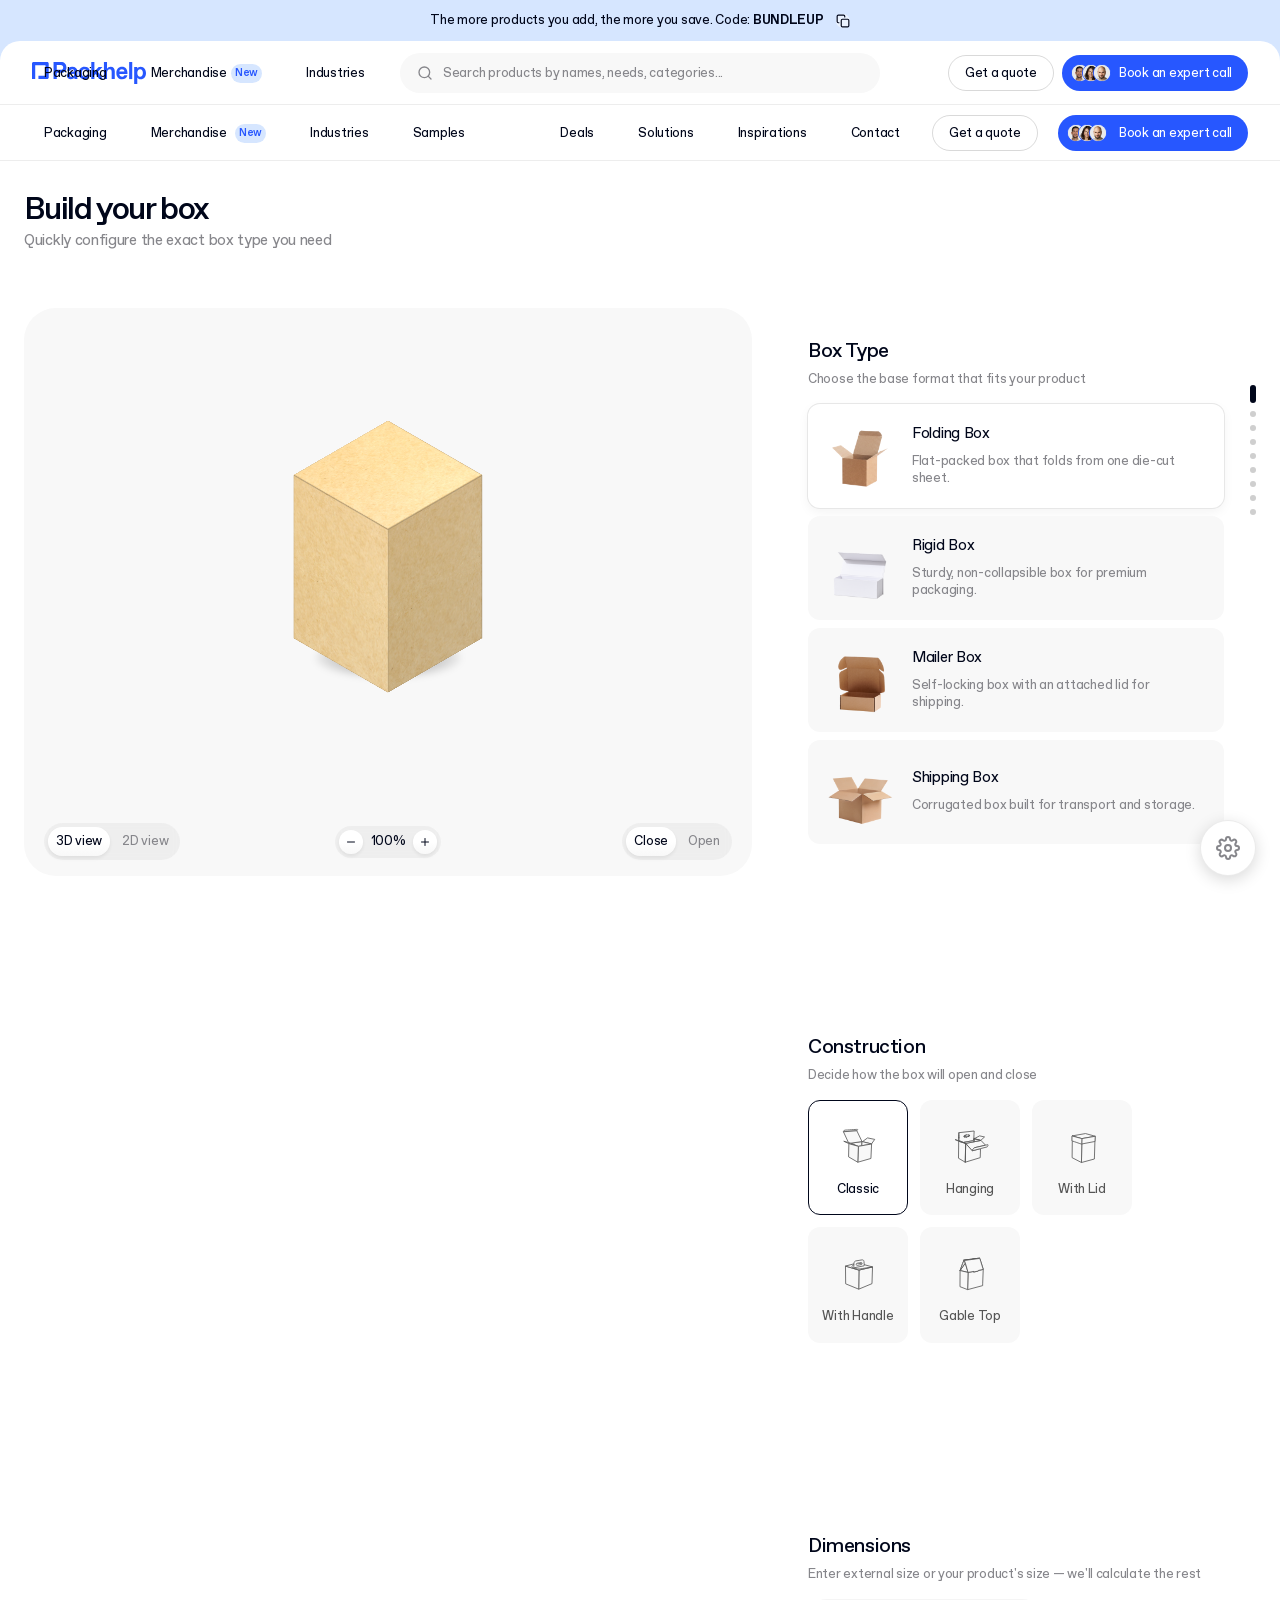
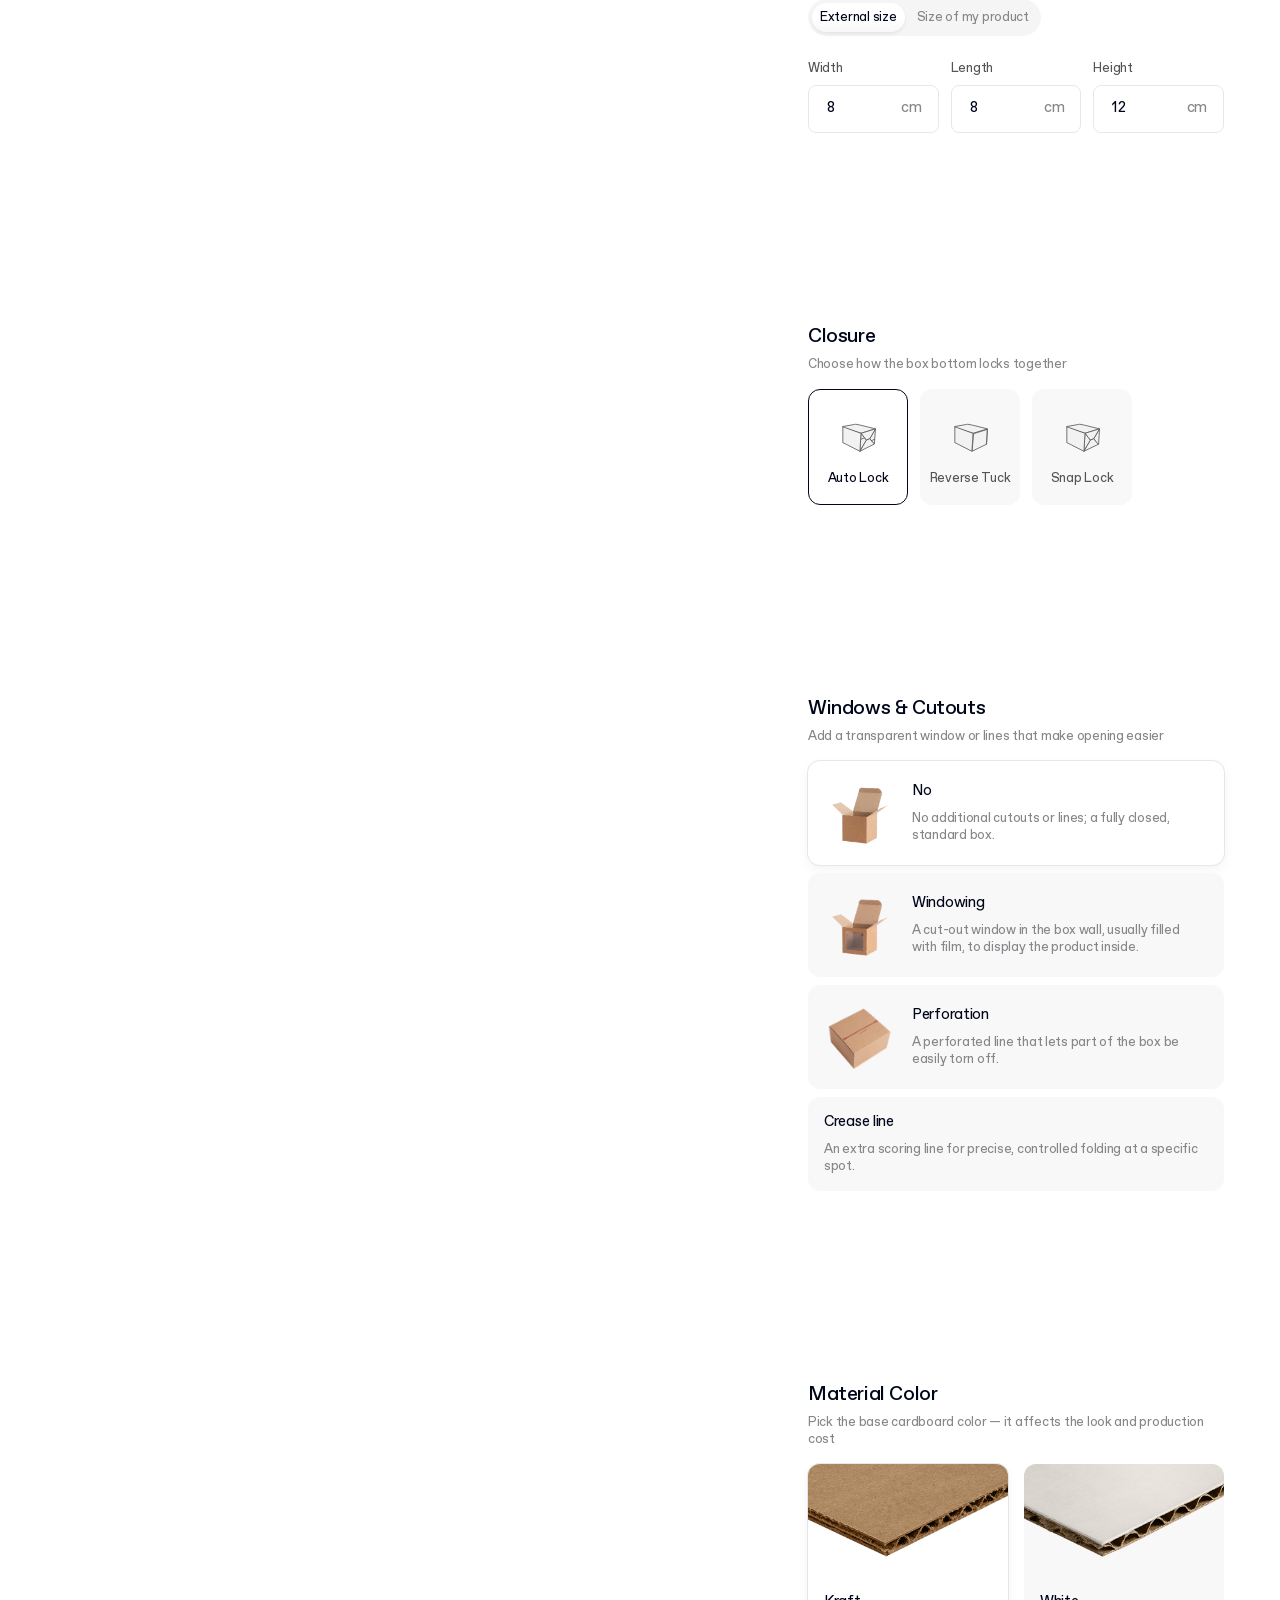
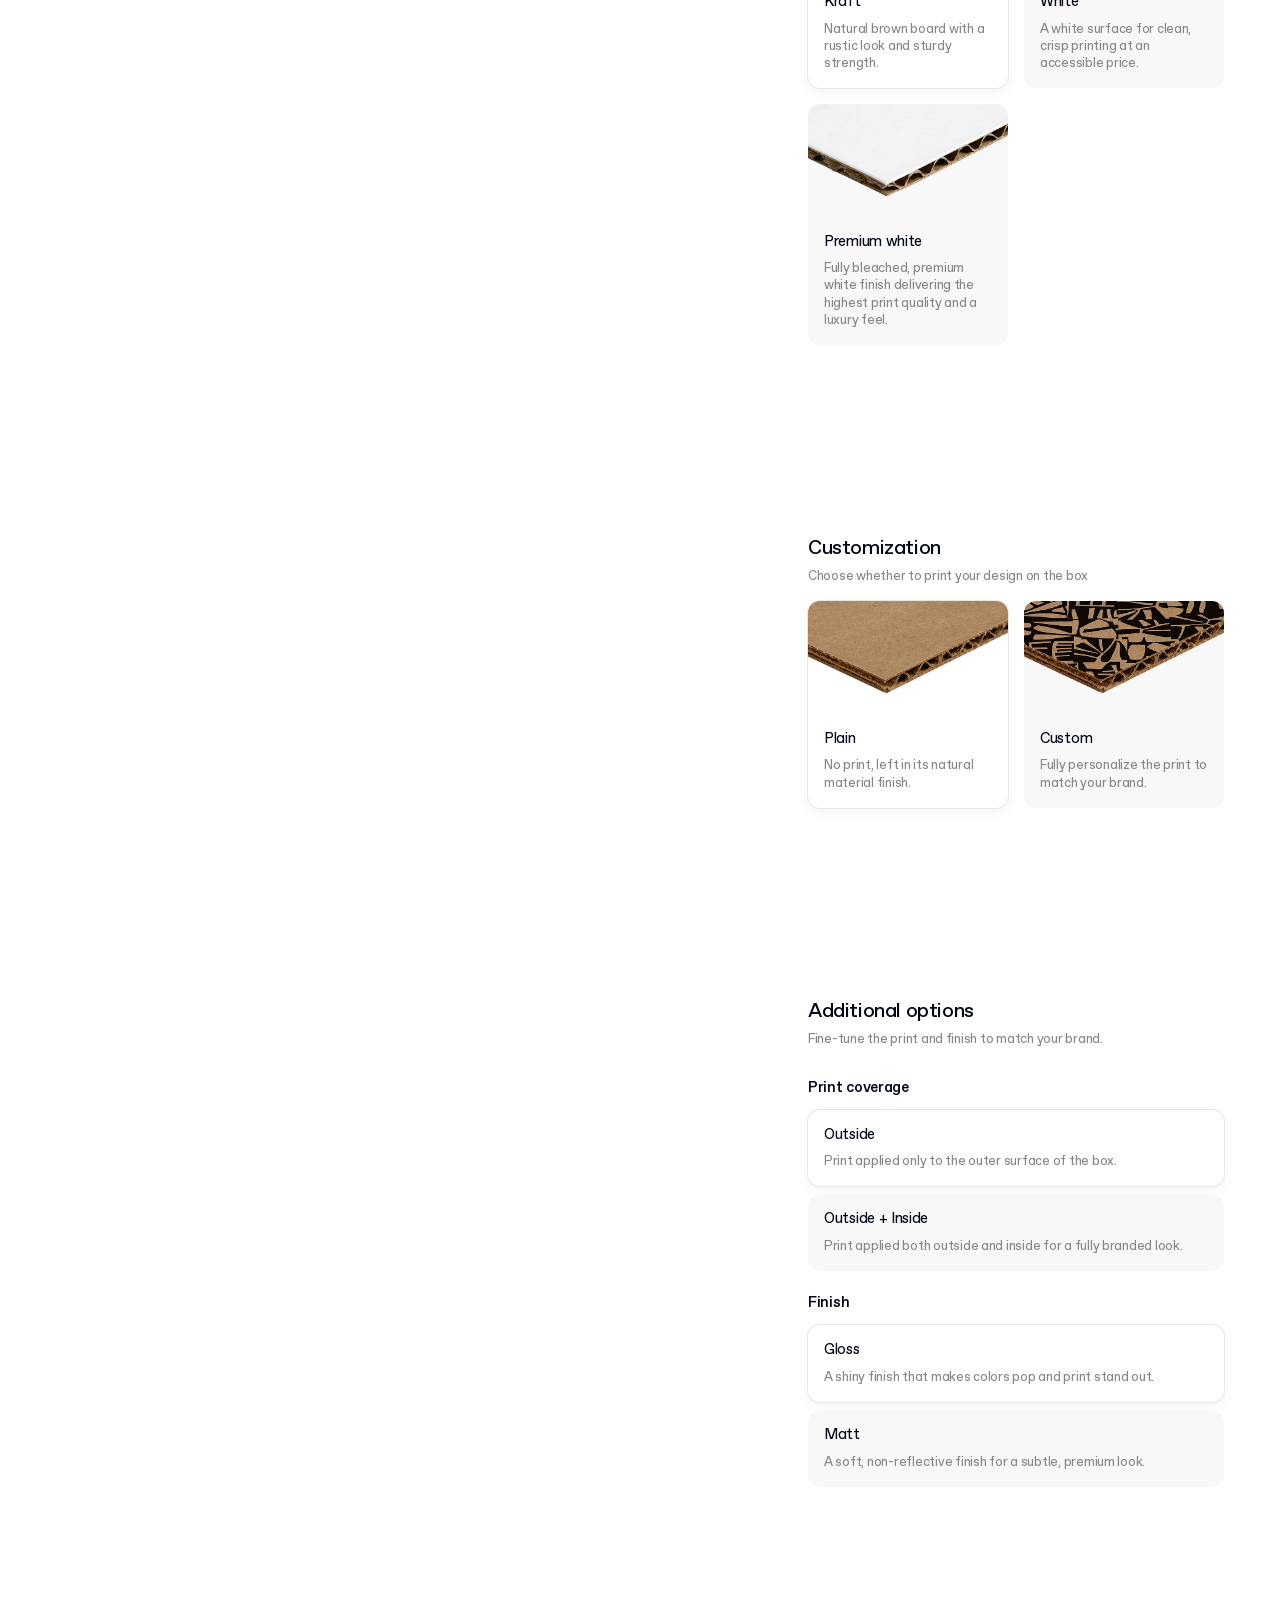
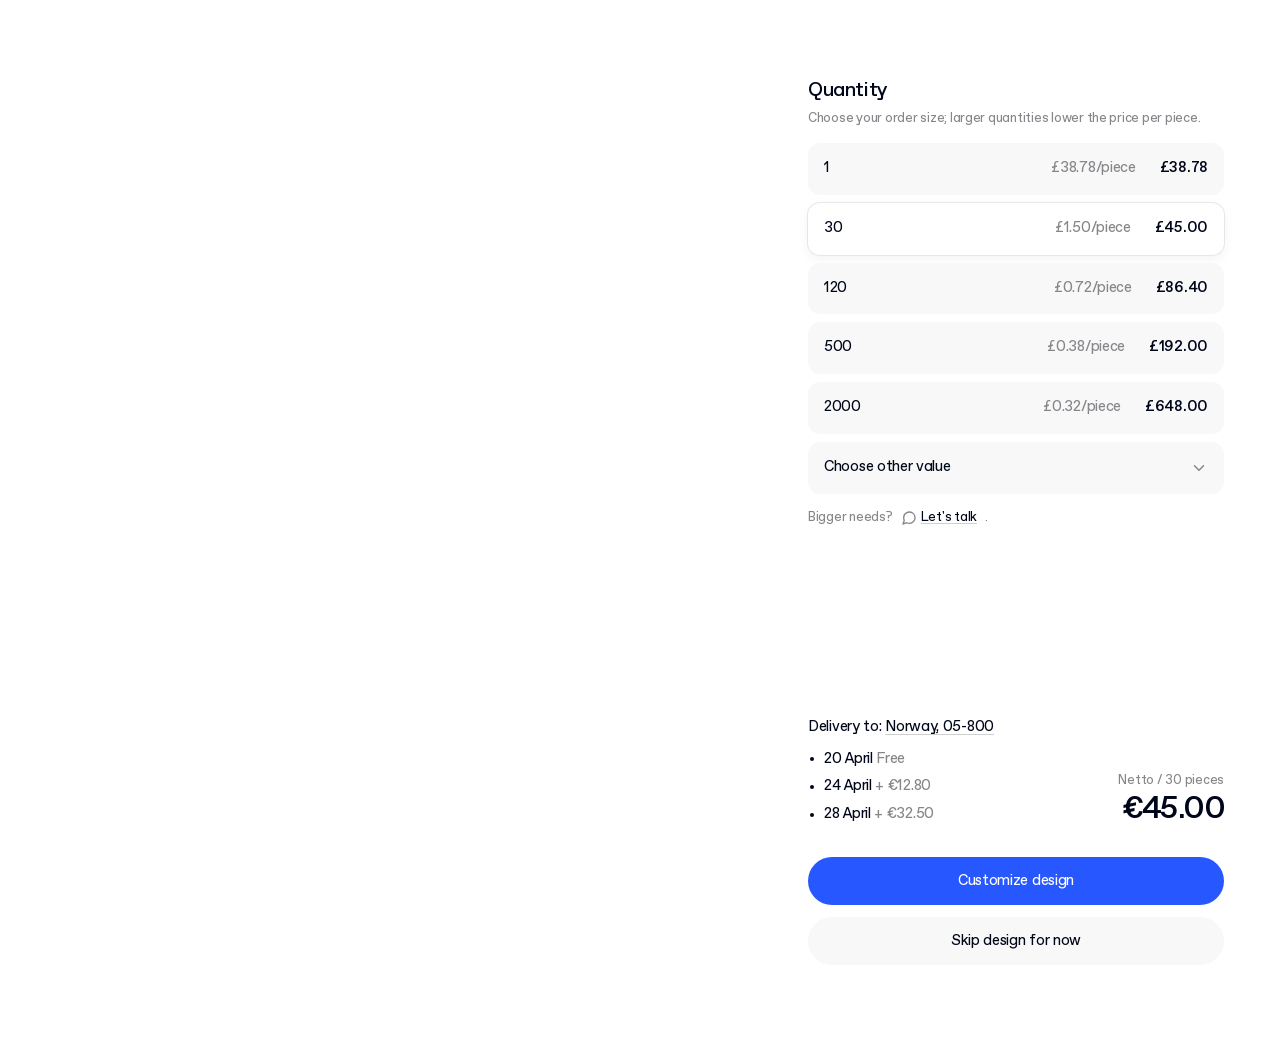
==== commit 0a66d3aa: "Swap Crease line/Perforation order; fix quantity panel row padding+hover radius - Windows & Cutouts:" ====
--- a/build-your-box.html
+++ b/build-your-box.html
@@ -1019,25 +1019,46 @@
   .quantity-other-panel {
     display: none;
     flex-direction: column;
-    gap: var(--space-2);
     margin-top: var(--space-2);
-    padding: var(--space-4);
     border-radius: 12px;
-    background: var(--color-bg-muted);
+    overflow: hidden;
+    background: var(--color-bg-surface);
+    /* same light-gray outline + soft shadow already used for .box-type-card.active elsewhere */
+    box-shadow: 0 0 0 1px var(--color-border-default), 0 4px 12px rgba(0,0,0,.05);
   }
 
   .quantity-card-other-wrap.is-open .quantity-other-panel {
     display: flex;
   }
 
+  /* the input is the one exception that keeps padding around it — everything below is flush,
+     edge to edge, with no gap between rows */
+  .quantity-other-panel .dimension-input-wrap {
+    margin: var(--space-4);
+  }
+
   .quantity-other-list {
     display: flex;
     flex-direction: column;
-    gap: var(--space-2);
-  }
-
-  .quantity-other-option {
+  }
+
+  /* .box-type-card.no-thumb (2 classes) otherwise beats a plain .quantity-other-option (1 class)
+     in specificity regardless of source order, so the override needs to match it */
+  .box-type-card.quantity-other-option {
+    width: 100%;
+    /* matches the "Type in your quantity" input's own total left/right inset (its var(--space-4)
+       margin from the panel edge plus its var(--space-4) own padding) — the rows themselves have
+       no margin (they're flush against the panel edge), so the padding alone must cover both */
+    padding-left: var(--space-8);
+    padding-right: var(--space-8);
+    border-radius: 0;
     background: var(--color-bg-surface);
+    transition: background-color .15s ease, border-radius .15s ease;
+  }
+
+  .box-type-card.quantity-other-option:hover {
+    background: var(--color-bg-muted-hover);
+    border-radius: var(--radius-sm);
   }
 
   .quantity-quote-badge {
@@ -2347,17 +2368,17 @@
               <span class="box-type-card-desc">A cut-out window in the box wall, usually filled with film, to display the product inside.</span>
             </span>
           </button>
-          <button class="box-type-card no-thumb" data-windows="crease">
-            <span class="box-type-card-text">
-              <span class="box-type-card-label">Crease line</span>
-              <span class="box-type-card-desc">An extra scoring line for precise, controlled folding at a specific spot.</span>
-            </span>
-          </button>
           <button class="box-type-card" data-windows="perforation">
             <span class="box-type-card-thumb"><img src="build/perforation.png" alt=""></span>
             <span class="box-type-card-text">
               <span class="box-type-card-label">Perforation</span>
               <span class="box-type-card-desc">A perforated line that lets part of the box be easily torn off.</span>
+            </span>
+          </button>
+          <button class="box-type-card no-thumb" data-windows="crease">
+            <span class="box-type-card-text">
+              <span class="box-type-card-label">Crease line</span>
+              <span class="box-type-card-desc">An extra scoring line for precise, controlled folding at a specific spot.</span>
             </span>
           </button>
         </div>
@@ -2567,19 +2588,19 @@
                 </button>
                 <button type="button" class="box-type-card no-thumb quantity-card quantity-other-option" data-qty="3000">
                   <span class="quantity-card-qty">3000</span>
-                  <span class="btn-pill sm secondary quantity-quote-badge">Get a quote</span>
+                  <span class="nav-badge-new quantity-quote-badge">Get a quote</span>
                 </button>
                 <button type="button" class="box-type-card no-thumb quantity-card quantity-other-option" data-qty="5000">
                   <span class="quantity-card-qty">5000</span>
-                  <span class="btn-pill sm secondary quantity-quote-badge">Get a quote</span>
+                  <span class="nav-badge-new quantity-quote-badge">Get a quote</span>
                 </button>
                 <button type="button" class="box-type-card no-thumb quantity-card quantity-other-option" data-qty="7500">
                   <span class="quantity-card-qty">7500</span>
-                  <span class="btn-pill sm secondary quantity-quote-badge">Get a quote</span>
+                  <span class="nav-badge-new quantity-quote-badge">Get a quote</span>
                 </button>
                 <button type="button" class="box-type-card no-thumb quantity-card quantity-other-option" data-qty="10000">
                   <span class="quantity-card-qty">10000</span>
-                  <span class="btn-pill sm secondary quantity-quote-badge">Get a quote</span>
+                  <span class="nav-badge-new quantity-quote-badge">Get a quote</span>
                 </button>
               </div>
             </div>
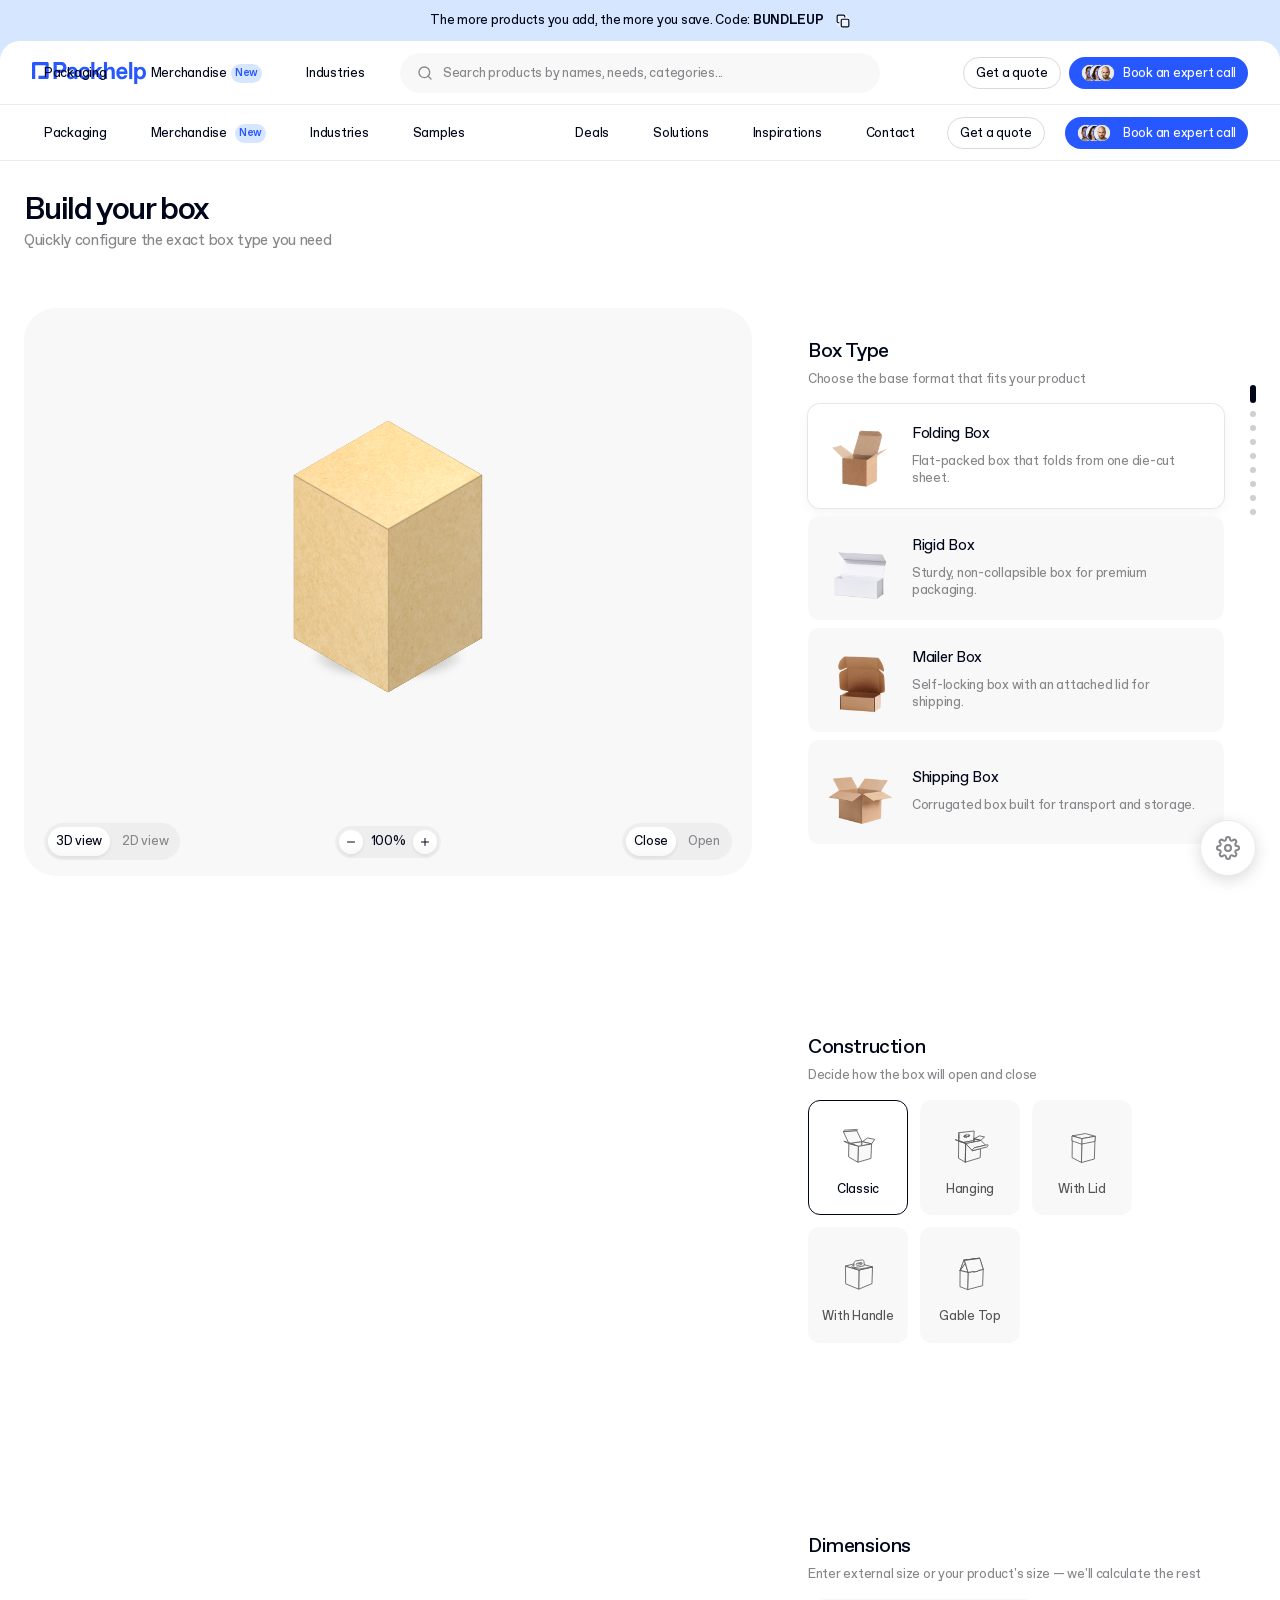
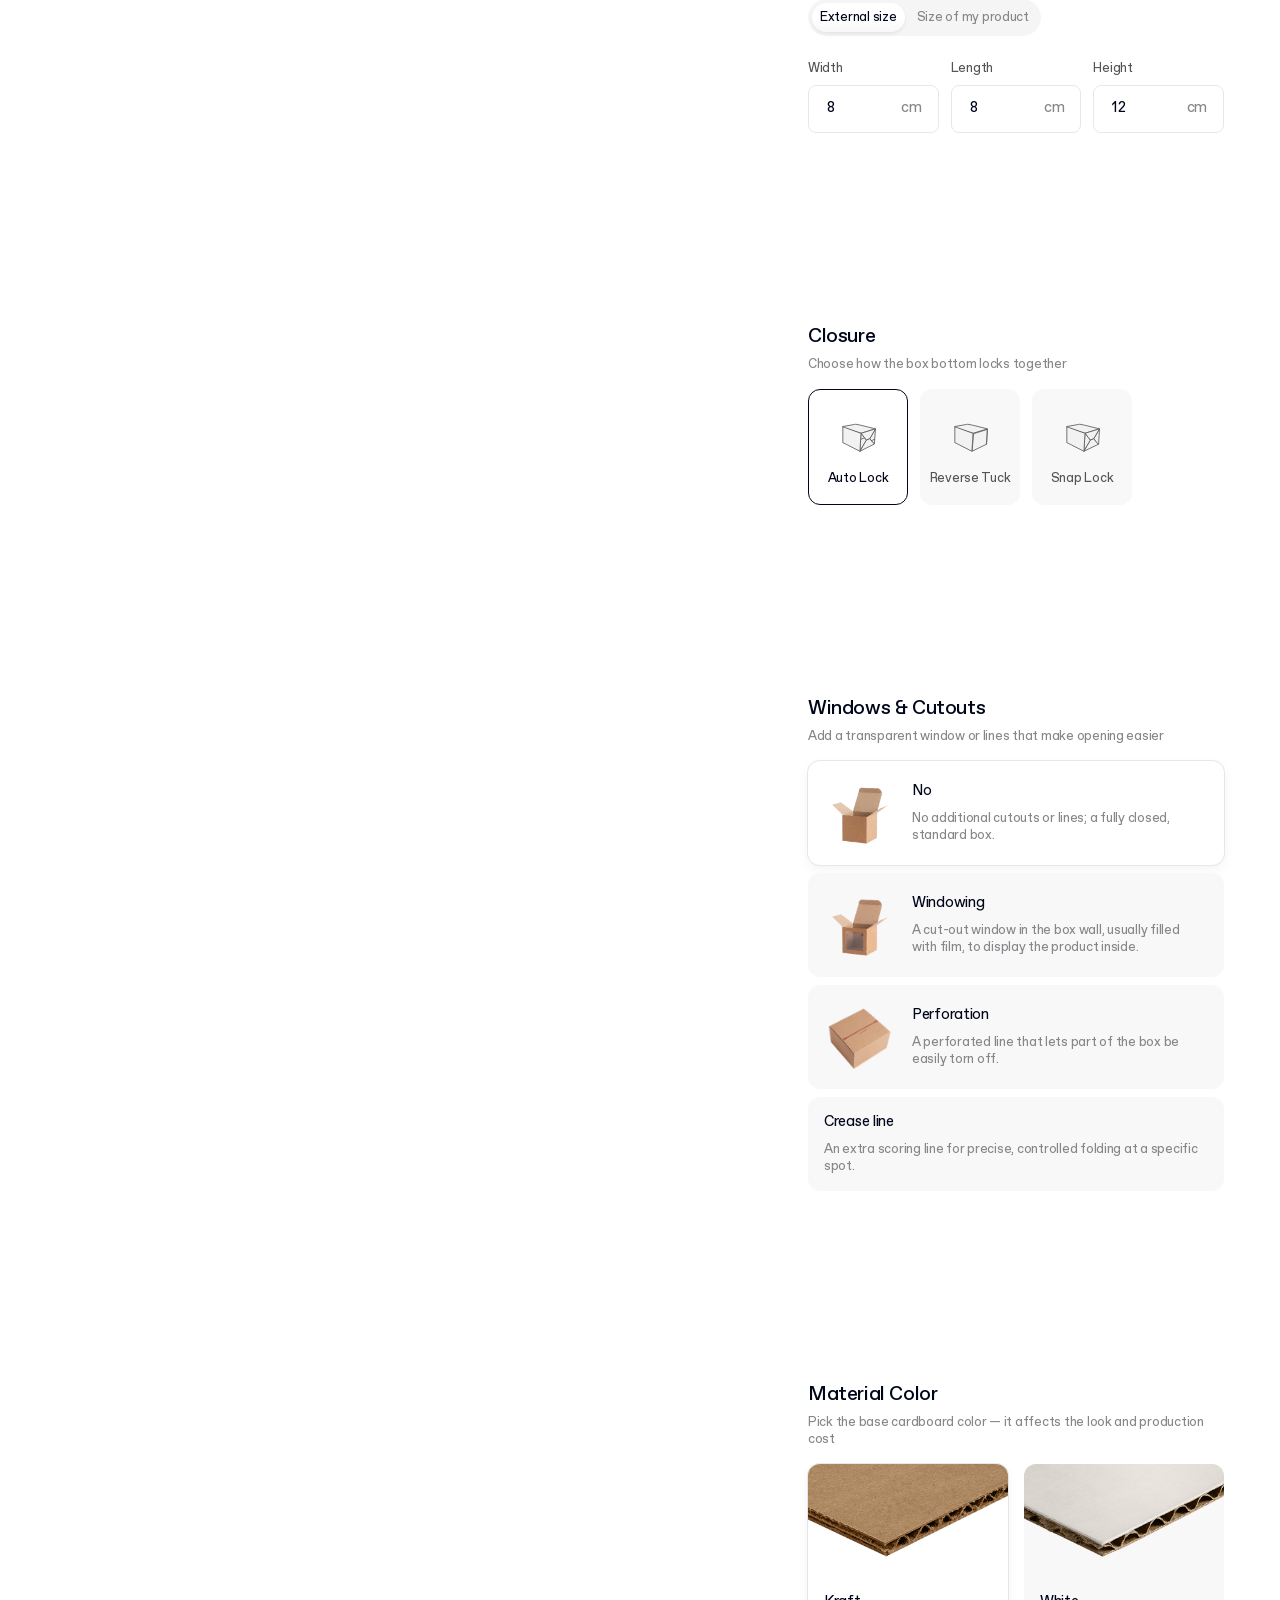
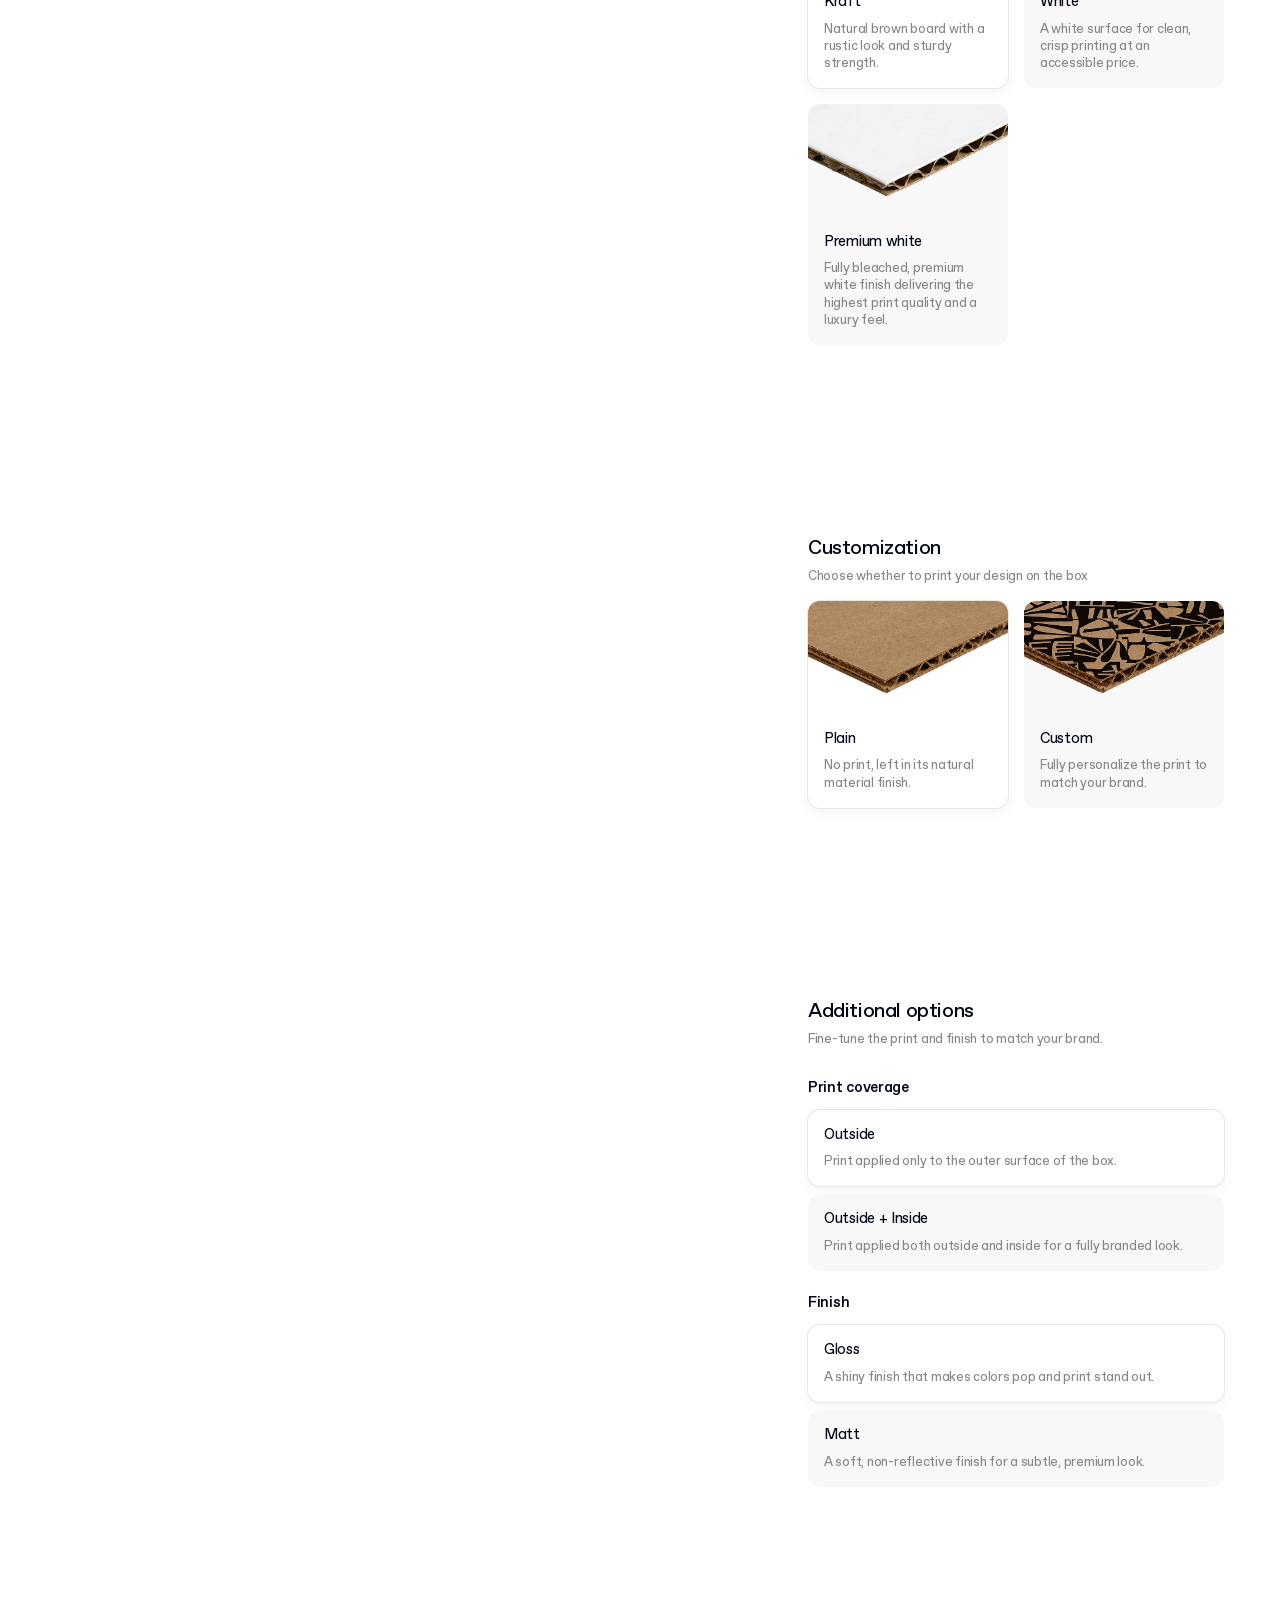
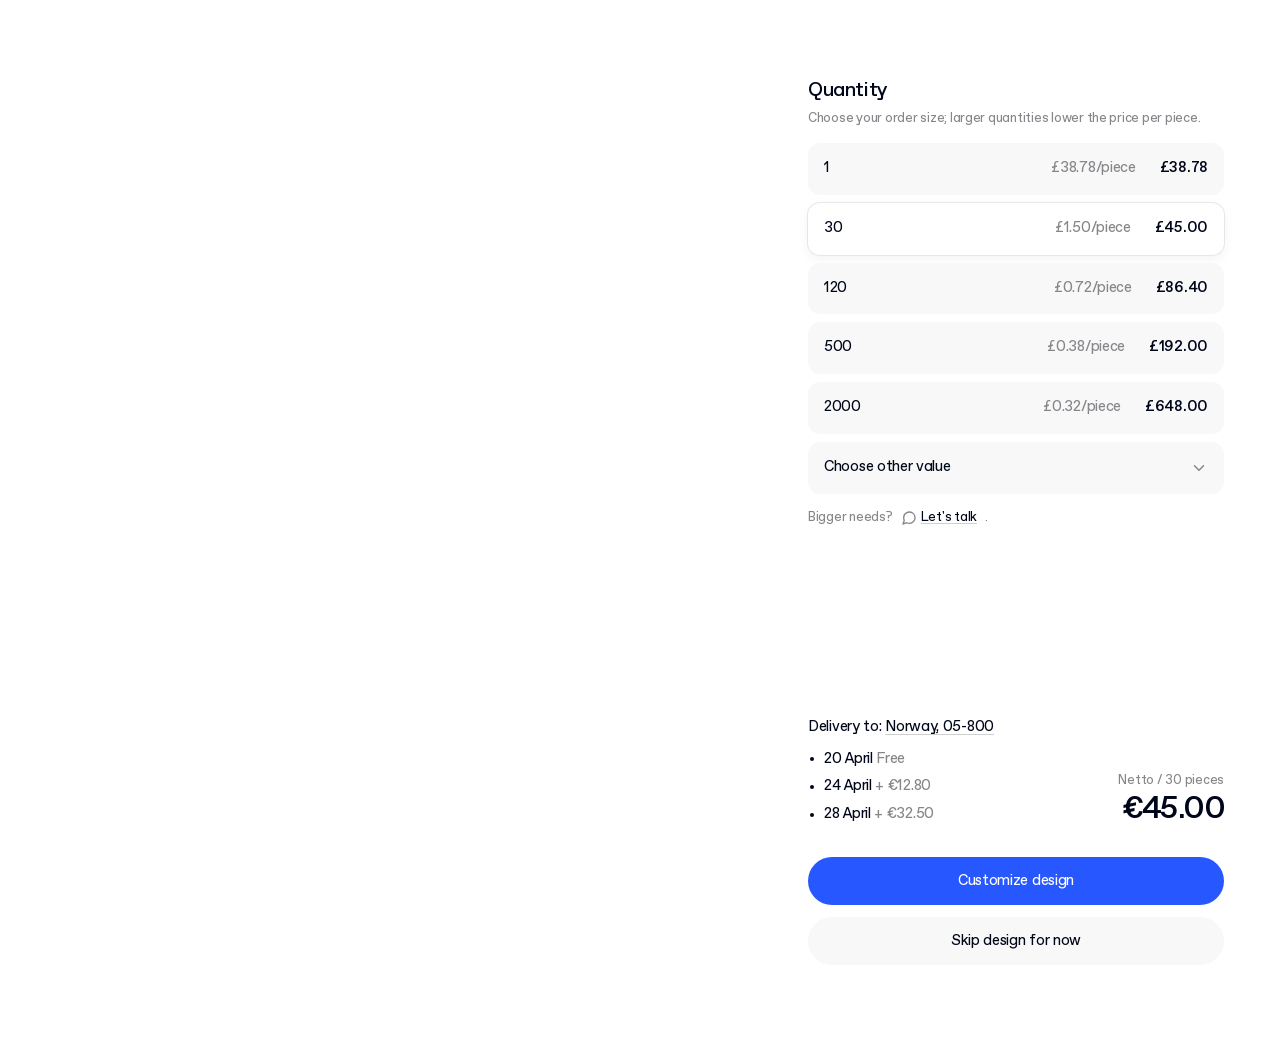
==== commit b309aa4e: "Unify button sizes and fix cta-avatar spacing bug; add filter settings panel - Standardize .btn-pill" ====
--- a/build-your-box.html
+++ b/build-your-box.html
@@ -44,298 +44,7 @@
     height: 14px;
   }
 
-  .nav-wrapper {
-    position: relative;
-    z-index: 1;
-    width: 100vw;
-    left: 50%;
-    transform: translateX(-50%);
-    margin-top: -20px;
-    background: var(--color-bg-page);
-    border-radius: var(--radius-lg) var(--radius-lg) 0 0;
-  }
-
-  /* ---------- NAV ---------- */
-  .nav-row1 {
-    position: relative;
-    display: flex;
-    align-items: center;
-    justify-content: space-between;
-    gap: var(--space-8);
-    height: 4rem;
-    padding: 0 var(--space-8);
-  }
-
-  .sticky-bar {
-    position: fixed;
-    left: 50%;
-    transform: translateX(-50%);
-    z-index: 50;
-    width: 100%;
-    max-width: 1280px;
-    display: grid;
-    grid-template-columns: 1fr minmax(180px, 30rem) 1fr;
-    align-items: center;
-    gap: var(--space-4);
-    padding: var(--space-2) var(--space-8);
-    box-sizing: border-box;
-    border-radius: var(--radius-full);
-    background: transparent;
-    box-shadow: none;
-    transition: background 0.3s ease, box-shadow 0.3s ease;
-    pointer-events: none;
-  }
-
-  .sticky-bar.is-pinned {
-    background: rgba(255, 255, 255, 0.80);
-    box-shadow: 0 1px 2px rgba(0,0,0,.08);
-    backdrop-filter: blur(8px);
-    -webkit-backdrop-filter: blur(8px);
-  }
-
-  .sticky-links {
-    justify-self: start;
-    display: flex;
-    align-items: center;
-    gap: var(--space-5);
-    pointer-events: auto;
-    opacity: 0;
-    transform: translateY(-16px);
-    transition: opacity 0.3s ease, transform 0.3s ease;
-  }
-
-  .sticky-links a {
-    font-size: 0.8125rem;
-    line-height: 1;
-    letter-spacing: -0.02em;
-    color: var(--color-text-primary);
-    text-decoration: none;
-    white-space: nowrap;
-    padding: var(--space-2) var(--space-3);
-    border-radius: var(--radius-full);
-    transition: background-color .15s ease;
-  }
-
-  .sticky-links a:hover {
-    background-color: rgba(0,0,0,.05);
-  }
-
-  .sticky-cta {
-    justify-self: end;
-    display: flex;
-    align-items: center;
-    gap: var(--space-2);
-    pointer-events: auto;
-    opacity: 0;
-    transform: translateY(-16px);
-    transition: opacity 0.3s ease, transform 0.3s ease;
-  }
-
-  .sticky-bar.is-pinned .sticky-links,
-  .sticky-bar.is-pinned .sticky-cta {
-    opacity: 1;
-    transform: translateY(0);
-  }
-
-  .signin-link {
-    font-size: 0.8125rem;
-    line-height: 1;
-    letter-spacing: -0.02em;
-    color: var(--color-text-primary);
-    text-decoration: none;
-    white-space: nowrap;
-  }
-
-  .flag-badge {
-    width: 24px;
-    height: 24px;
-    border-radius: 50%;
-    overflow: hidden;
-    flex: none;
-    display: flex;
-  }
-
-  .flag-badge img {
-    width: 100%;
-    height: 100%;
-    object-fit: cover;
-  }
-
-  .nav-row1::after {
-    content: "";
-    position: absolute;
-    bottom: 0;
-    left: 50%;
-    width: 100vw;
-    transform: translateX(-50%);
-    border-bottom: 1px solid rgba(0,0,0,.07);
-  }
-
-  nav.topbar {
-    position: relative;
-    display: flex;
-    align-items: center;
-    justify-content: space-between;
-    height: 3.5rem;
-    padding: 0 var(--space-8);
-  }
-
-  nav.topbar::after {
-    content: "";
-    position: absolute;
-    bottom: 0;
-    left: 50%;
-    width: 100vw;
-    transform: translateX(-50%);
-    border-bottom: 1px solid rgba(0,0,0,.07);
-  }
-
-  .nav-megamenu {
-    position: absolute;
-    z-index: 20;
-    top: 100%;
-    left: 50%;
-    width: 100vw;
-    box-sizing: border-box;
-    background: var(--color-bg-surface);
-    border-top: 1px solid rgba(0,0,0,.07);
-    border-bottom: 1px solid rgba(0,0,0,.07);
-    opacity: 0;
-    visibility: hidden;
-    transform: translateX(-50%) translateY(4px);
-    transition: opacity 0.15s ease, transform 0.15s ease, visibility 0s linear 0.15s;
-  }
-
-  nav.topbar:has(.nav-item-packaging:hover) .nav-megamenu,
-  .nav-megamenu:hover {
-    opacity: 1;
-    visibility: visible;
-    transform: translateX(-50%) translateY(0);
-    transition: opacity 0.15s ease, transform 0.15s ease;
-  }
-
-  .nav-megamenu-inner {
-    display: flex;
-    gap: var(--space-10);
-    max-width: var(--max-w);
-    margin: 0 auto;
-    padding: var(--space-8);
-    box-sizing: border-box;
-  }
-
-  .nav-megamenu-col {
-    flex: 1 1 0;
-    min-width: 0;
-    display: flex;
-    flex-direction: column;
-    gap: var(--space-6);
-  }
-
-  .nav-megamenu-divider {
-    flex: 0 0 auto;
-    width: 1px;
-    align-self: stretch;
-    background: var(--gray-300);
-  }
-
-  .nav-megamenu-title {
-    margin: 0 0 var(--space-3);
-    font-size: 0.9375rem;
-    line-height: 1.16;
-    letter-spacing: -0.02em;
-    font-weight: 500;
-    color: var(--color-text-primary);
-  }
-
-  .nav-megamenu-group ul {
-    list-style: none;
-    margin: 0;
-    padding: 0;
-    display: flex;
-    flex-direction: column;
-    gap: var(--space-2-5);
-  }
-
-  .nav-megamenu-group a {
-    font-size: 0.9375rem;
-    line-height: 1.32;
-    letter-spacing: -0.02em;
-    color: var(--gray-700, var(--color-text-primary));
-    text-decoration: none;
-  }
-
-  .nav-megamenu-group a:hover {
-    text-decoration: underline;
-  }
-
-  .nav-megamenu-group ul.nav-megamenu-sublist {
-    margin-top: var(--space-2-5);
-    padding-left: var(--space-4);
-  }
-
-  .logo {
-    height: 22px;
-    width: auto;
-    flex: none;
-  }
-
-  .nav-links {
-    display: flex;
-    align-items: center;
-    gap: var(--space-5);
-    list-style: none;
-    margin: 0;
-    padding: 0;
-    font-size: 0.8125rem;
-    line-height: 1;
-    letter-spacing: -0.02em;
-  }
-
-  .nav-links a, .nav-links button {
-    background: none;
-    border: none;
-    font: inherit;
-    color: var(--color-text-primary);
-    cursor: pointer;
-    text-decoration: none;
-    padding: var(--space-2) var(--space-3);
-    border-radius: var(--radius-full);
-    transition: background-color .15s ease;
-    display: flex;
-    align-items: center;
-    gap: var(--space-1);
-    white-space: nowrap;
-  }
-
-  .nav-links a:hover, .nav-links button:hover {
-    background-color: rgba(0,0,0,.05);
-  }
-
-  .nav-links button.btn-pill {
-    background: var(--color-accent);
-    color: var(--color-text-on-accent);
-    border: none;
-  }
-
-  .nav-links button.btn-pill:hover {
-    background: var(--color-accent-hover);
-  }
-
-  .nav-links button.btn-pill.secondary {
-    background: transparent;
-    color: var(--color-text-primary);
-    border: 1px solid rgba(0,0,0,.15);
-  }
-
-  .nav-links button.btn-pill.secondary:hover {
-    background: rgba(0,0,0,.04);
-  }
-
-  .caret {
-    width: 10px;
-    height: 10px;
-    opacity: .6;
-  }
+  /* top nav (sticky bar + nav-wrapper) styles live in components.css */
 
   @media (max-width: 900px) {
     .nav-links.desktop-only { display: none; }
@@ -377,7 +86,6 @@
     width: 18px;
     height: 18px;
     border-width: 1.5px;
-    margin-left: -7px;
   }
 
   html {
@@ -1045,12 +753,11 @@
   /* .box-type-card.no-thumb (2 classes) otherwise beats a plain .quantity-other-option (1 class)
      in specificity regardless of source order, so the override needs to match it */
   .box-type-card.quantity-other-option {
-    width: 100%;
-    /* matches the "Type in your quantity" input's own total left/right inset (its var(--space-4)
-       margin from the panel edge plus its var(--space-4) own padding) — the rows themselves have
-       no margin (they're flush against the panel edge), so the padding alone must cover both */
-    padding-left: var(--space-8);
-    padding-right: var(--space-8);
+    /* same left/right inset as the "Type in your quantity" input (its own var(--space-4) margin) —
+       so the row's own box (and therefore its hover highlight) is exactly as wide as the input,
+       not full panel width. Rows still stack with zero *vertical* gap between them. */
+    width: calc(100% - var(--space-8));
+    margin: 0 var(--space-4);
     border-radius: 0;
     background: var(--color-bg-surface);
     transition: background-color .15s ease, border-radius .15s ease;
@@ -1887,184 +1594,11 @@
   </button>
 </div>
 
-<div class="sticky-bar" id="stickyBar">
-  <nav class="sticky-links" id="stickyLinks">
-    <a href="index.html">Packaging</a>
-    <a href="index.html">Merchandise<span class="nav-badge-new">New</span></a>
-    <a href="index.html">Industries</a>
-  </nav>
-
-  <div class="search-wrap" id="searchWrap">
-    <svg class="search-icon" viewBox="0 0 24 24" fill="none" stroke="currentColor" stroke-width="2" stroke-linecap="round" stroke-linejoin="round"><circle cx="11" cy="11" r="8"/><path d="m21 21-4.3-4.3"/></svg>
-    <input type="text" placeholder="Search products by names, needs, categories...">
-  </div>
-
-  <div class="sticky-cta" id="stickyCta">
-    <button class="btn-pill sm secondary">Get a quote</button>
-    <button class="btn-pill sm">
-      <span class="cta-avatars sm">
-        <span class="cta-avatar"><img src="expert-01.png" alt=""></span>
-        <span class="cta-avatar"><img src="expert-02.png" alt=""></span>
-        <span class="cta-avatar"><img src="expert-03.png" alt=""></span>
-      </span>
-      Book an expert call
-    </button>
-  </div>
-</div>
+<div id="ph-sticky-bar"></div>
 
 <div class="container">
-  <div class="nav-wrapper">
-    <div class="nav-row1">
-      <a href="index.html" aria-label="Packhelp" style="display:flex;">
-        <img class="logo" src="logo-packhelp.1iheyVke.svg" alt="Packhelp">
-      </a>
-
-      <div style="display:flex; align-items:center; gap:1rem;">
-        <a href="index.html" class="signin-link">Sign In</a>
-        <span class="flag-badge"><img src="gb.svg" alt="GB"></span>
-        <button class="icon-btn" aria-label="Cart">
-          <svg viewBox="0 0 24 24" fill="none" stroke="currentColor" stroke-width="1.5" stroke-linecap="round" stroke-linejoin="round"><path d="M6 6h15l-1.5 9h-12z"/><path d="M6 6 5 3H2"/><circle cx="9" cy="20" r="1"/><circle cx="17" cy="20" r="1"/></svg>
-        </button>
-      </div>
-    </div>
-
-    <nav class="topbar">
-    <ul class="nav-links desktop-only">
-      <li class="nav-item-packaging"><a href="index.html">Packaging</a></li>
-      <li><a href="index.html">Merchandise<span class="nav-badge-new">New</span></a></li>
-      <li><a href="index.html">Industries</a></li>
-      <li><a href="index.html">Samples</a></li>
-    </ul>
-
-    <div class="nav-megamenu">
-      <div class="nav-megamenu-inner">
-        <div class="nav-megamenu-col">
-          <div class="nav-megamenu-group">
-            <p class="nav-megamenu-title">Boxes</p>
-            <ul>
-              <li><a href="index.html">Mailer Boxes</a></li>
-              <li><a href="index.html">Shipping Boxes</a></li>
-              <li>
-                <a href="index.html">Product Boxes</a>
-                <ul class="nav-megamenu-sublist">
-                  <li><a href="index.html">Folding Cartons</a></li>
-                  <li><a href="index.html">Rigid Boxes</a></li>
-                </ul>
-              </li>
-            </ul>
-          </div>
-          <div class="nav-megamenu-group">
-            <p class="nav-megamenu-title">Packaging Tubes</p>
-            <ul>
-              <li><a href="index.html">Tube Boxes</a></li>
-              <li><a href="index.html">Mailing Tubes</a></li>
-            </ul>
-          </div>
-          <div class="nav-megamenu-group">
-            <p class="nav-megamenu-title">Mailing Bags</p>
-            <ul>
-              <li><a href="index.html">Poly Mailers</a></li>
-              <li><a href="index.html">Paper Mailing Bags</a></li>
-            </ul>
-          </div>
-        </div>
-
-        <div class="nav-megamenu-col">
-          <div class="nav-megamenu-group">
-            <p class="nav-megamenu-title">Product Bags</p>
-            <ul>
-              <li><a href="index.html">Drawstring Bags</a></li>
-              <li><a href="index.html">Zip Lock Bags</a></li>
-            </ul>
-          </div>
-          <div class="nav-megamenu-group">
-            <p class="nav-megamenu-title">Carrier Bags</p>
-            <ul>
-              <li><a href="index.html">Paper Carrier Bags</a></li>
-              <li><a href="index.html">Cotton Carrier Bags</a></li>
-            </ul>
-          </div>
-          <div class="nav-megamenu-group">
-            <p class="nav-megamenu-title">Accessories</p>
-            <ul>
-              <li><a href="index.html">Tissue &amp; wrapping paper</a></li>
-              <li><a href="index.html">Fillers</a></li>
-              <li><a href="index.html">Tapes</a></li>
-              <li><a href="index.html">Labels</a></li>
-              <li><a href="index.html">Stickers</a></li>
-              <li><a href="index.html">Other</a></li>
-            </ul>
-          </div>
-        </div>
-
-        <div class="nav-megamenu-col">
-          <div class="nav-megamenu-group">
-            <p class="nav-megamenu-title">Pouches</p>
-          </div>
-          <div class="nav-megamenu-group">
-            <p class="nav-megamenu-title">Envelopes</p>
-            <ul>
-              <li><a href="index.html">Cardboard</a></li>
-              <li><a href="index.html">Padded</a></li>
-            </ul>
-          </div>
-          <div class="nav-megamenu-group">
-            <p class="nav-megamenu-title">Food Packaging</p>
-            <ul>
-              <li><a href="index.html">Pizza Boxes</a></li>
-              <li><a href="index.html">Cups and Cup Accessories</a></li>
-            </ul>
-          </div>
-          <div class="nav-megamenu-group">
-            <p class="nav-megamenu-title">Containers</p>
-            <ul>
-              <li><a href="index.html">Bottles</a></li>
-              <li><a href="index.html">Jars</a></li>
-            </ul>
-          </div>
-          <div class="nav-megamenu-group">
-            <p class="nav-megamenu-title">Samples</p>
-          </div>
-          <div class="nav-megamenu-group">
-            <p class="nav-megamenu-title">Bundles</p>
-          </div>
-        </div>
-
-        <div class="nav-megamenu-divider"></div>
-
-        <div class="nav-megamenu-col">
-          <div class="nav-megamenu-group">
-            <p class="nav-megamenu-title">Custom packaging</p>
-            <ul>
-              <li><a href="index.html">Custom Boxes</a></li>
-              <li><a href="index.html">Custom Tubes</a></li>
-              <li><a href="index.html">Custom Mailing Bags</a></li>
-              <li><a href="index.html">Custom Accessories</a></li>
-              <li><a href="index.html">Custom Pouches</a></li>
-              <li><a href="index.html">Custom Packaging Bags</a></li>
-              <li><a href="index.html">Custom Envelopes</a></li>
-            </ul>
-          </div>
-        </div>
-      </div>
-    </div>
-    <ul class="nav-links desktop-only">
-      <li><a href="index.html">Deals</a></li>
-      <li><a href="index.html">Solutions</a></li>
-      <li><a href="index.html">Inspirations</a></li>
-      <li><a href="index.html">Contact</a></li>
-      <li><button class="btn-pill sm secondary">Get a quote</button></li>
-      <li><button class="btn-pill sm">
-        <span class="cta-avatars sm">
-          <span class="cta-avatar"><img src="expert-01.png" alt=""></span>
-          <span class="cta-avatar"><img src="expert-02.png" alt=""></span>
-          <span class="cta-avatar"><img src="expert-03.png" alt=""></span>
-        </span>
-        Book an expert call
-      </button></li>
-    </ul>
-  </nav>
-  </div>
+  <div id="ph-nav-wrapper"></div>
+  <script src="nav-header.js"></script>
 </div>
 
   <nav class="build-box-dots" id="stepDots" aria-label="Configuration steps">
--- a/components.css
+++ b/components.css
@@ -26,7 +26,9 @@
 
 .btn-pill:hover { background: var(--color-accent-hover); }
 
-.btn-pill.sm { height: 2.25rem; font-size: 0.8125rem; line-height: 1; letter-spacing: -0.02em; padding: 0 1rem; }
+.btn-pill.sm { height: 2rem; font-size: 0.8125rem; line-height: 1; letter-spacing: -0.02em; padding: 0 var(--space-3); }
+
+.btn-pill.md { height: 2.5rem; font-size: 0.8125rem; line-height: 1; letter-spacing: -0.02em; padding: 0 var(--space-5); }
 
 .btn-pill.lg {
   display: flex;
@@ -269,3 +271,308 @@
 .site-toggle input:checked + .site-toggle-track .site-toggle-thumb {
   transform: translateX(16px);
 }
+
+/* ---------- Top nav (sticky bar + nav-wrapper) — markup injected by nav-header.js ---------- */
+.nav-wrapper {
+  position: relative;
+  z-index: 1;
+  width: 100vw;
+  left: 50%;
+  transform: translateX(-50%);
+  margin-top: -20px;
+  background: var(--color-bg-page);
+  border-radius: var(--radius-lg) var(--radius-lg) 0 0;
+}
+
+.nav-row1 {
+  position: relative;
+  display: flex;
+  align-items: center;
+  justify-content: space-between;
+  gap: var(--space-8);
+  height: 4rem;
+  padding: 0 var(--space-8);
+}
+
+.sticky-bar {
+  position: fixed;
+  left: 50%;
+  transform: translateX(-50%);
+  z-index: 50;
+  width: 100%;
+  max-width: 1280px;
+  display: grid;
+  grid-template-columns: 1fr minmax(180px, 30rem) 1fr;
+  align-items: center;
+  gap: var(--space-4);
+  padding: var(--space-2) var(--space-8);
+  box-sizing: border-box;
+  border-radius: var(--radius-full);
+  background: transparent;
+  box-shadow: none;
+  transition: background 0.3s ease, box-shadow 0.3s ease;
+  pointer-events: none;
+}
+
+.sticky-bar.is-pinned {
+  background: rgba(255, 255, 255, 0.80);
+  box-shadow: 0 1px 2px rgba(0,0,0,.08);
+  backdrop-filter: blur(8px);
+  -webkit-backdrop-filter: blur(8px);
+}
+
+.sticky-links {
+  justify-self: start;
+  display: flex;
+  align-items: center;
+  gap: var(--space-5);
+  pointer-events: auto;
+  opacity: 0;
+  transform: translateY(-16px);
+  transition: opacity 0.3s ease, transform 0.3s ease;
+}
+
+.sticky-links a {
+  font-size: 0.8125rem;
+  line-height: 1;
+  letter-spacing: -0.02em;
+  color: var(--color-text-primary);
+  text-decoration: none;
+  white-space: nowrap;
+  padding: var(--space-2) var(--space-3);
+  border-radius: var(--radius-full);
+  transition: background-color .15s ease;
+}
+
+.sticky-links a:hover {
+  background-color: rgba(0,0,0,.05);
+}
+
+.sticky-cta {
+  justify-self: end;
+  display: flex;
+  align-items: center;
+  gap: var(--space-2);
+  pointer-events: auto;
+  opacity: 0;
+  transform: translateY(-16px);
+  transition: opacity 0.3s ease, transform 0.3s ease;
+}
+
+.sticky-bar.is-pinned .sticky-links,
+.sticky-bar.is-pinned .sticky-cta {
+  opacity: 1;
+  transform: translateY(0);
+}
+
+.signin-link {
+  font-size: 0.8125rem;
+  line-height: 1;
+  letter-spacing: -0.02em;
+  color: var(--color-text-primary);
+  text-decoration: none;
+  white-space: nowrap;
+}
+
+.flag-badge {
+  width: 24px;
+  height: 24px;
+  border-radius: 50%;
+  overflow: hidden;
+  flex: none;
+  display: flex;
+}
+
+.flag-badge img {
+  width: 100%;
+  height: 100%;
+  object-fit: cover;
+}
+
+.nav-row1::after {
+  content: "";
+  position: absolute;
+  bottom: 0;
+  left: 50%;
+  width: 100vw;
+  transform: translateX(-50%);
+  border-bottom: 1px solid rgba(0,0,0,.07);
+}
+
+nav.topbar {
+  position: relative;
+  display: flex;
+  align-items: center;
+  justify-content: space-between;
+  height: 3.5rem;
+  padding: 0 var(--space-8);
+}
+
+nav.topbar::after {
+  content: "";
+  position: absolute;
+  bottom: 0;
+  left: 50%;
+  width: 100vw;
+  transform: translateX(-50%);
+  border-bottom: 1px solid rgba(0,0,0,.07);
+}
+
+.nav-megamenu {
+  position: absolute;
+  z-index: 20;
+  top: 100%;
+  left: 50%;
+  width: 100vw;
+  box-sizing: border-box;
+  background: var(--color-bg-surface);
+  border-top: 1px solid rgba(0,0,0,.07);
+  border-bottom: 1px solid rgba(0,0,0,.07);
+  opacity: 0;
+  visibility: hidden;
+  transform: translateX(-50%) translateY(4px);
+  transition: opacity 0.15s ease, transform 0.15s ease, visibility 0s linear 0.15s;
+}
+
+nav.topbar:has(.nav-item-packaging:hover) .nav-megamenu,
+.nav-megamenu:hover {
+  opacity: 1;
+  visibility: visible;
+  transform: translateX(-50%) translateY(0);
+  transition: opacity 0.15s ease, transform 0.15s ease;
+}
+
+.nav-megamenu-inner {
+  display: flex;
+  gap: var(--space-10);
+  max-width: var(--max-w);
+  margin: 0 auto;
+  padding: var(--space-8);
+  box-sizing: border-box;
+}
+
+.nav-megamenu-col {
+  flex: 1 1 0;
+  min-width: 0;
+  display: flex;
+  flex-direction: column;
+  gap: var(--space-6);
+}
+
+.nav-megamenu-divider {
+  flex: 0 0 auto;
+  width: 1px;
+  align-self: stretch;
+  background: var(--gray-300);
+}
+
+.nav-megamenu-title {
+  margin: 0 0 var(--space-3);
+  font-size: 0.9375rem;
+  line-height: 1.16;
+  letter-spacing: -0.02em;
+  font-weight: 500;
+  color: var(--color-text-primary);
+}
+
+.nav-megamenu-group ul {
+  list-style: none;
+  margin: 0;
+  padding: 0;
+  display: flex;
+  flex-direction: column;
+  gap: var(--space-3);
+}
+
+.nav-megamenu-group a {
+  font-size: 0.9375rem;
+  line-height: 1.32;
+  letter-spacing: -0.02em;
+  color: var(--color-text-secondary);
+  text-decoration: none;
+}
+
+.nav-megamenu-group a:hover {
+  text-decoration: underline;
+}
+
+.nav-megamenu-group ul.nav-megamenu-sublist {
+  margin-top: var(--space-3);
+  padding-left: var(--space-4);
+}
+
+.logo {
+  height: 22px;
+  width: auto;
+  flex: none;
+}
+
+.nav-links {
+  display: flex;
+  align-items: center;
+  gap: var(--space-5);
+  list-style: none;
+  margin: 0;
+  padding: 0;
+  font-size: 0.8125rem;
+  line-height: 1;
+  letter-spacing: -0.02em;
+}
+
+.nav-links a, .nav-links button {
+  background: none;
+  border: none;
+  font: inherit;
+  color: var(--color-text-primary);
+  cursor: pointer;
+  text-decoration: none;
+  padding: var(--space-2) var(--space-3);
+  border-radius: var(--radius-full);
+  transition: background-color .15s ease;
+  display: flex;
+  align-items: center;
+  gap: var(--space-1);
+  white-space: nowrap;
+}
+
+.nav-links a:hover, .nav-links button:hover {
+  background-color: rgba(0,0,0,.05);
+}
+
+.nav-links button.btn-pill, .nav-links a.btn-pill {
+  background: var(--color-accent);
+  color: var(--color-text-on-accent);
+  border: none;
+}
+
+.nav-links button.btn-pill:hover, .nav-links a.btn-pill:hover {
+  background: var(--color-accent-hover);
+}
+
+.nav-links button.btn-pill.secondary, .nav-links a.btn-pill.secondary {
+  background: transparent;
+  color: var(--color-text-primary);
+  border: 1px solid rgba(0,0,0,.15);
+}
+
+.nav-links button.btn-pill.secondary:hover, .nav-links a.btn-pill.secondary:hover {
+  background: rgba(0,0,0,.04);
+}
+
+.caret {
+  width: 10px;
+  height: 10px;
+  opacity: .6;
+}
+
+/* ---------- Top nav — simplified variant (centered logo, no links) ---------- */
+.quote-topbar {
+  flex: none;
+  display: flex;
+  align-items: center;
+  justify-content: center;
+  height: var(--space-16);
+  border-bottom: 1px solid var(--color-border-default);
+}
+
+/* .logo (height/width/flex) is the shared rule above — no override needed here */
